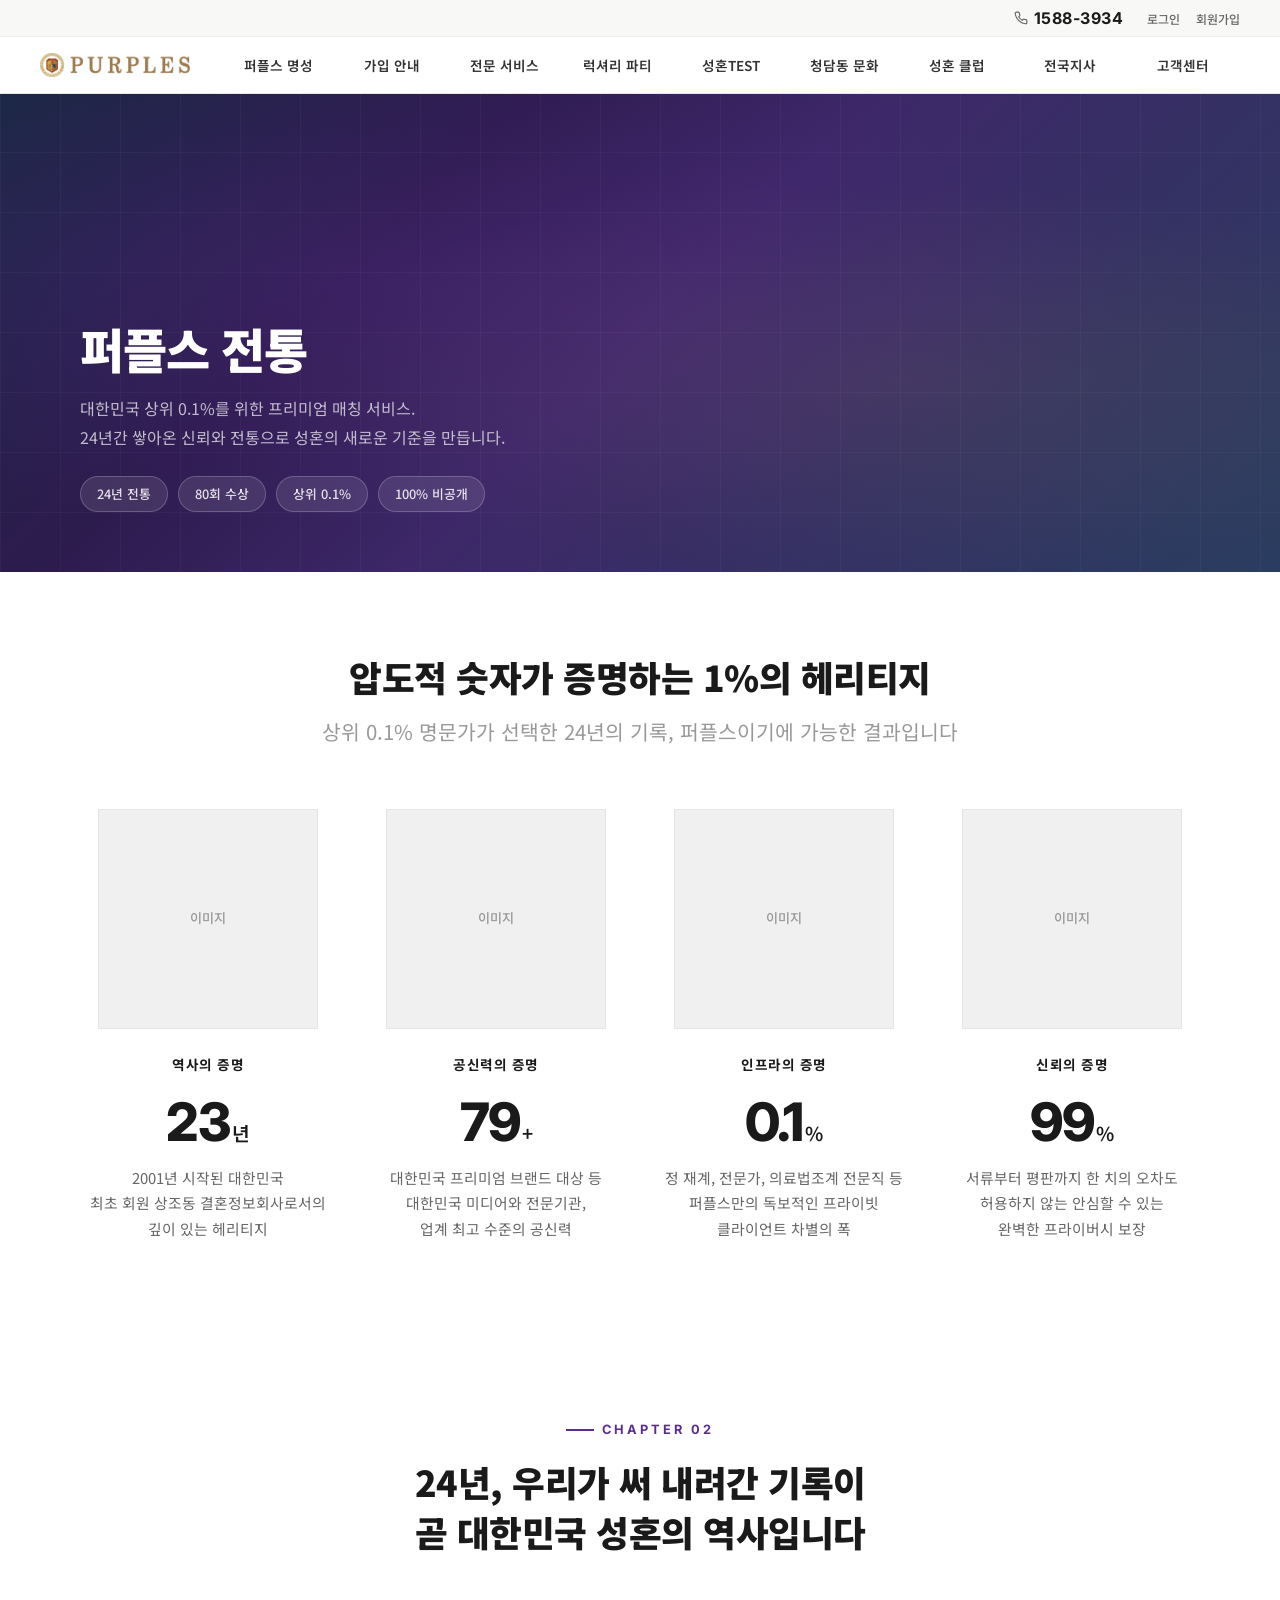
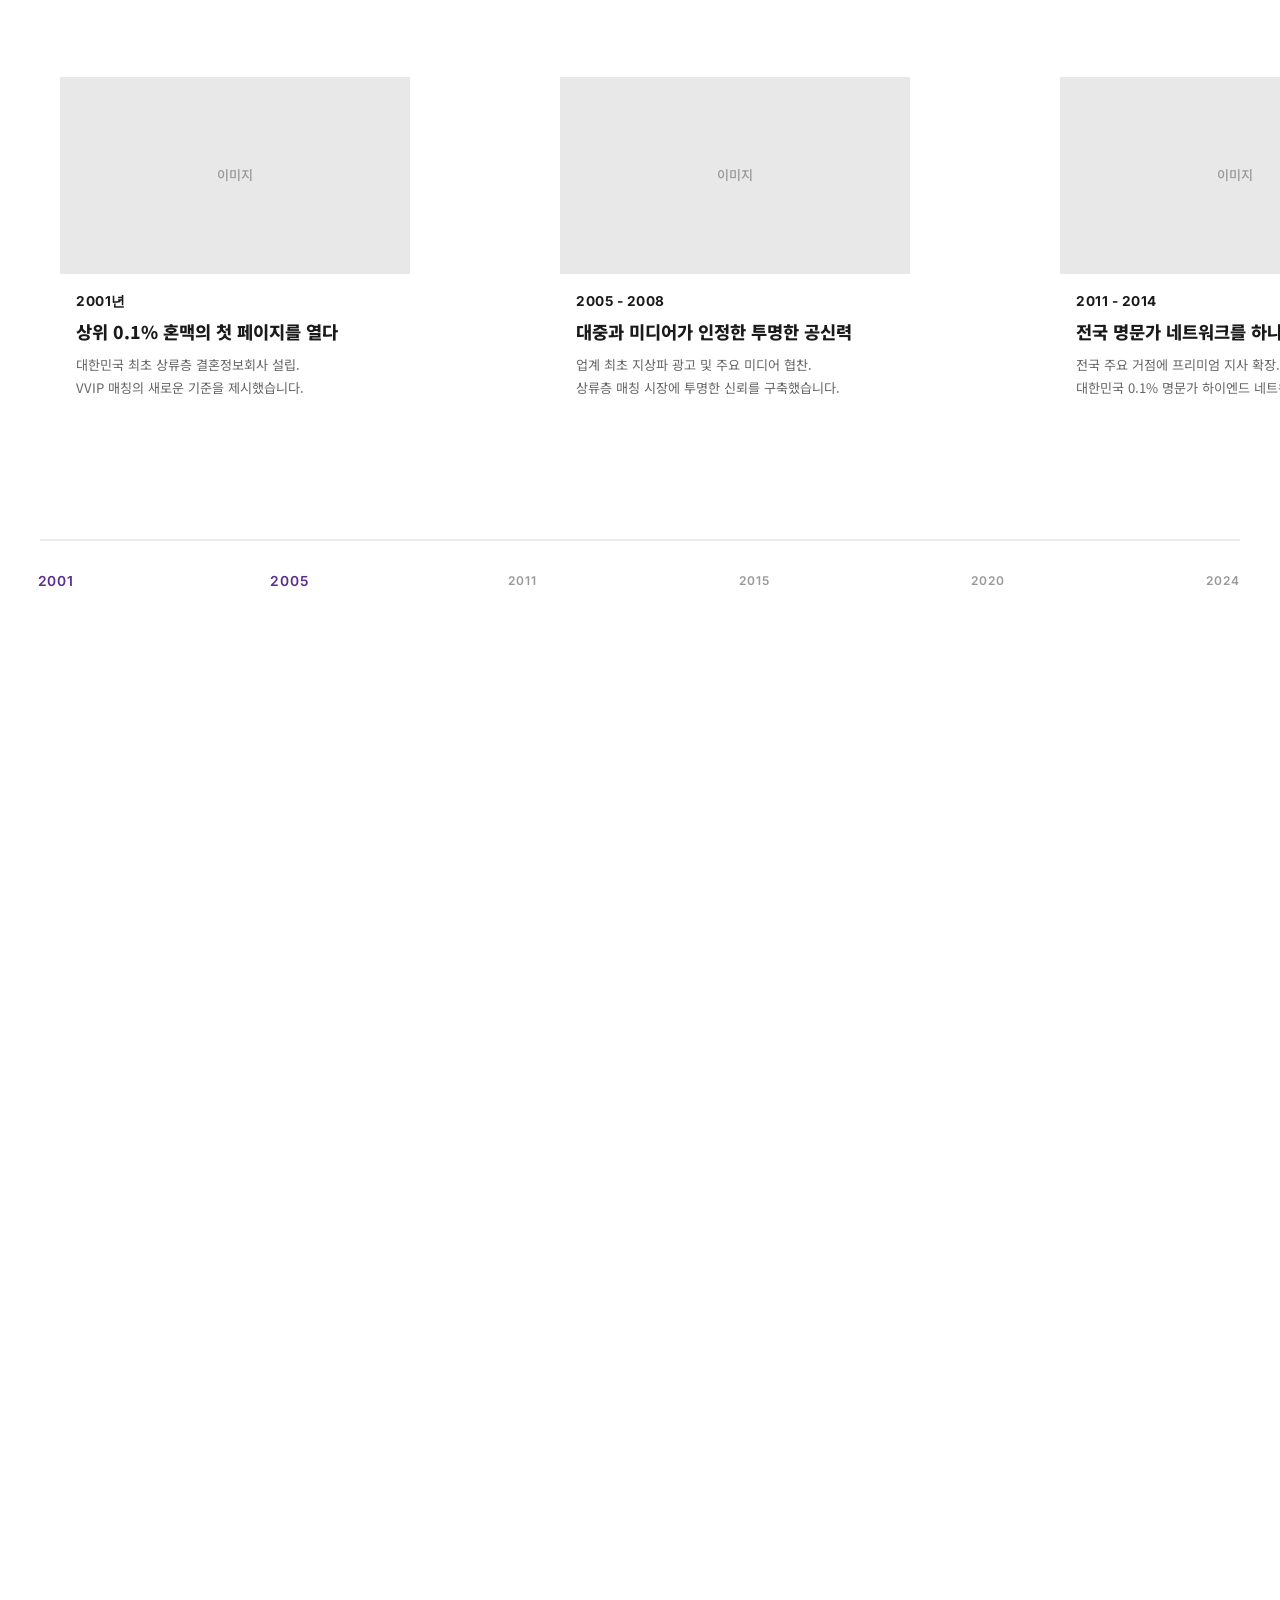
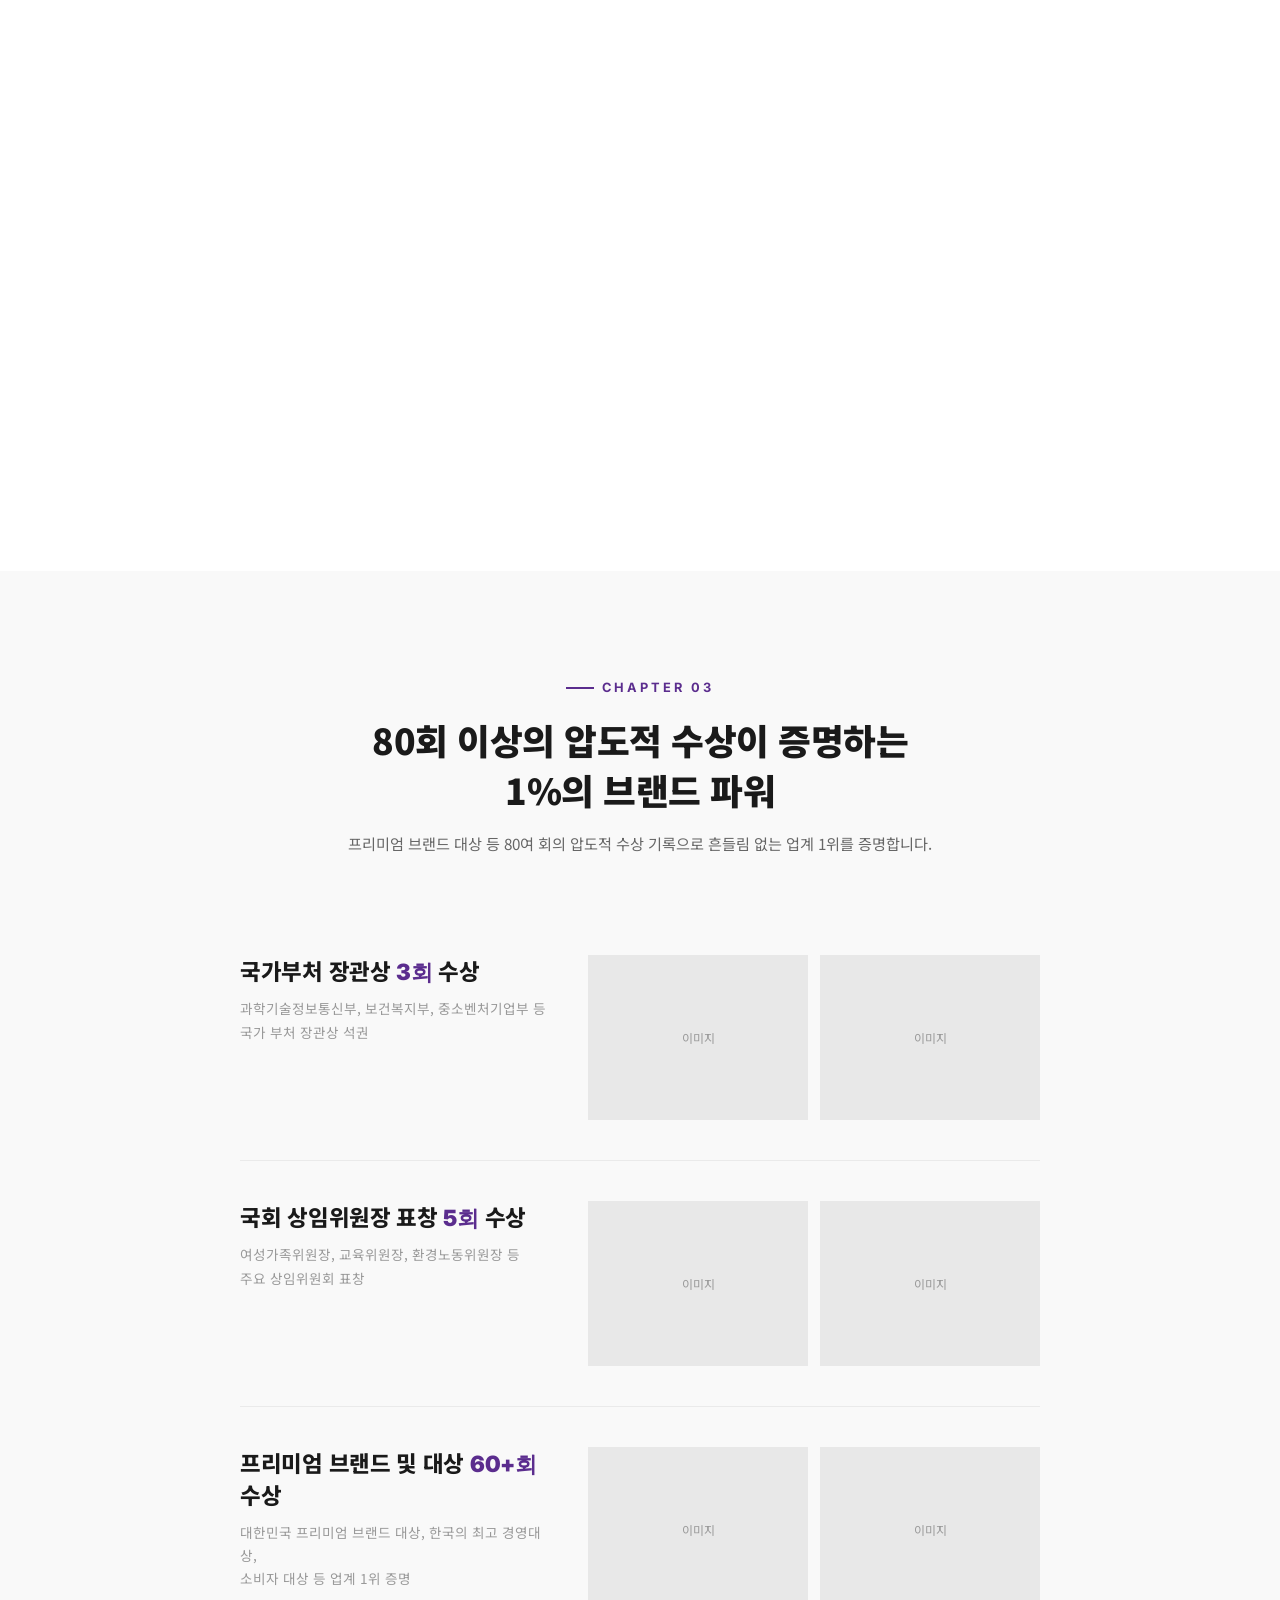
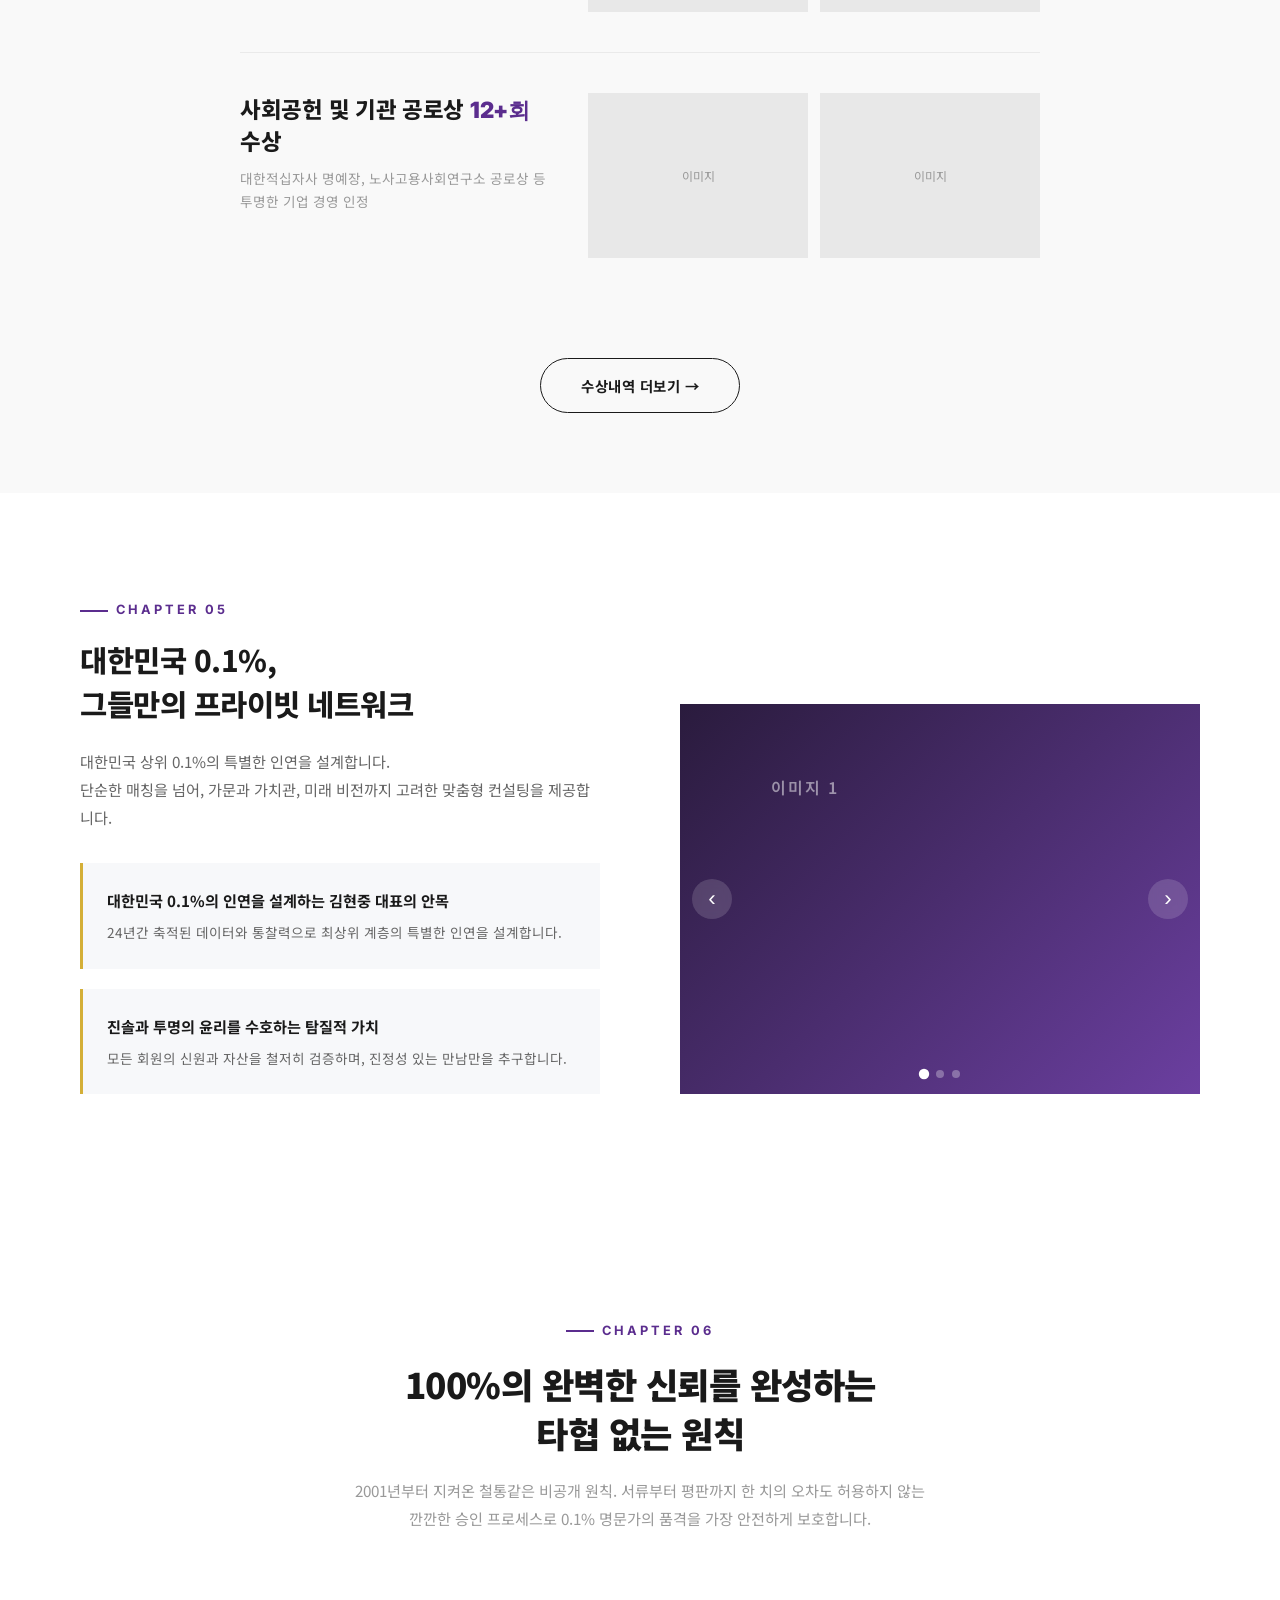
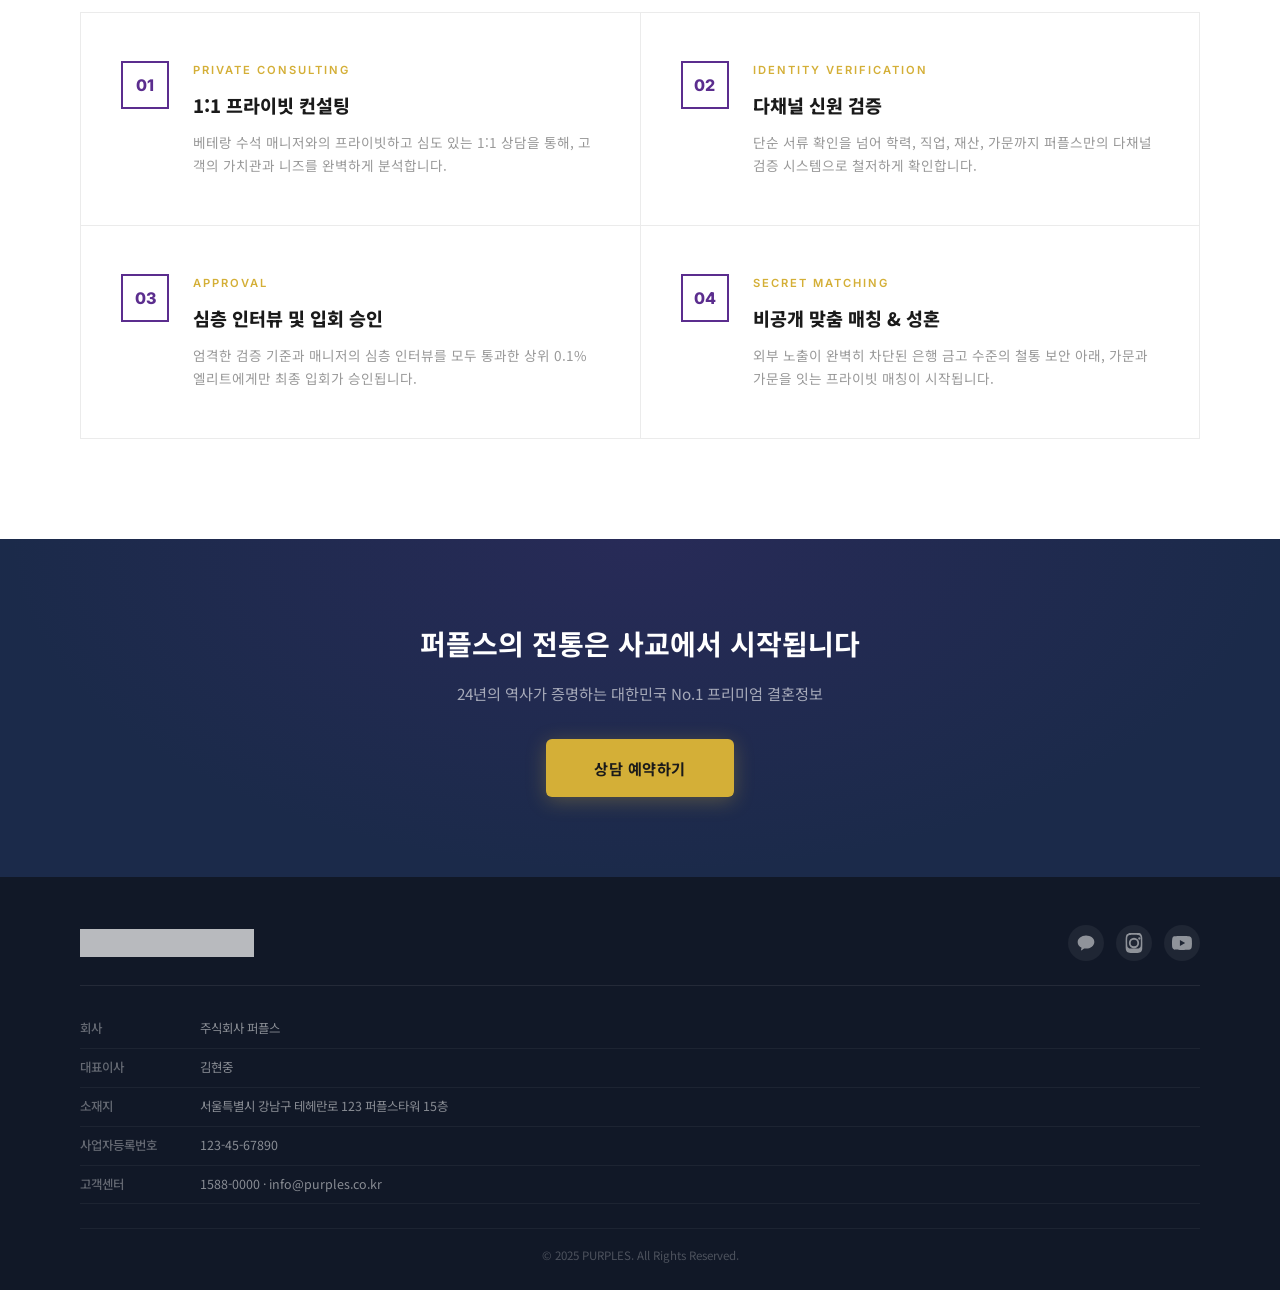
==== index.html @ 311150e6 "퍼플스 리뉴얼 1안 - 초기 업로드" ====
<!DOCTYPE html>
<html lang="ko">

<head>
    <meta charset="UTF-8">
    <meta name="viewport" content="width=device-width, initial-scale=1.0">
    <title>퍼플스 전통 | PURPLES - 대한민국 No.1 프리미엄 결혼정보회사</title>
    <meta name="description" content="24년 전통의 퍼플스, 누구도 흉내 낼 수 없는 독보적 지표와 압도적 수상 기록으로 대한민국 성혼의 역사를 만들어갑니다.">
    <link rel="preconnect" href="https://fonts.googleapis.com">
    <link rel="preconnect" href="https://fonts.gstatic.com" crossorigin>
    <link
        href="https://fonts.googleapis.com/css2?family=Noto+Sans+KR:wght@300;400;500;600;700;900&family=Inter:wght@300;400;500;600;700&display=swap"
        rel="stylesheet">
    <link rel="stylesheet" href="css/style.css">
</head>

<body>
    <!-- ===== HEADER / GNB ===== -->
    <header class="header" id="header">
        <!-- 상단 유틸리티 바 -->
        <div class="header-util">
            <div class="header-util-inner">
                <span class="util-phone">
                    <svg width="14" height="14" viewBox="0 0 24 24" fill="none" stroke="currentColor" stroke-width="2"><path d="M22 16.92v3a2 2 0 01-2.18 2 19.79 19.79 0 01-8.63-3.07 19.5 19.5 0 01-6-6 19.79 19.79 0 01-3.07-8.67A2 2 0 014.11 2h3a2 2 0 012 1.72c.127.96.362 1.903.7 2.81a2 2 0 01-.45 2.11L8.09 9.91a16 16 0 006 6l1.27-1.27a2 2 0 012.11-.45c.907.338 1.85.573 2.81.7A2 2 0 0122 16.92z"/></svg>
                    <strong>1588-3934</strong>
                </span>
                <div class="util-links">
                    <a href="#" class="util-link">로그인</a>
                    <a href="#" class="util-link">회원가입</a>
                </div>
            </div>
        </div>
        <!-- 메인 GNB -->
        <div class="header-main">
            <div class="header-inner">
                <a href="index.html" class="logo" id="logo">
                    <img src="images/logo_ci.jpg" alt="PURPLES" class="logo-img">
                </a>
                <nav class="gnb" id="gnb">
                    <!-- 1. 퍼플스 명성 -->
                    <div class="gnb-item" data-menu="fame">
                        <button class="gnb-1depth" type="button">퍼플스 명성</button>
                        <div class="gnb-2depth">
                            <a href="index.html" class="gnb-2depth-link active">퍼플스 전통</a>
                            <a href="#" class="gnb-2depth-link">퍼플스 명예</a>
                            <a href="#" class="gnb-2depth-link">퍼플스 CEO</a>
                            <a href="#" class="gnb-2depth-link">커플러이야기</a>
                            <a href="#" class="gnb-2depth-link">퍼플스 수상</a>
                            <a href="#" class="gnb-2depth-link">퍼플스 CF</a>
                            <a href="#" class="gnb-2depth-link">미인대회 추천</a>
                            <a href="#" class="gnb-2depth-link">퍼플스 활동</a>
                            <a href="#" class="gnb-2depth-link">퍼플스 방송출연</a>
                            <a href="#" class="gnb-2depth-link">언론속 퍼플스</a>
                        </div>
                    </div>
                    <!-- 2. 가입 안내 -->
                    <div class="gnb-item" data-menu="join">
                        <button class="gnb-1depth" type="button">가입 안내</button>
                        <div class="gnb-2depth">
                            <a href="#" class="gnb-2depth-link">정회원 멤버</a>
                            <a href="#" class="gnb-2depth-link">영회원 성혼 등재</a>
                            <a href="#" class="gnb-2depth-link">회원 등급</a>
                            <a href="#" class="gnb-2depth-link">나의 등급 확인하기</a>
                            <a href="#" class="gnb-2depth-link">상회원 기입비</a>
                            <a href="#" class="gnb-2depth-link">만남 수 있는 회원</a>
                            <a href="#" class="gnb-2depth-link">맞선 성공 비법</a>
                        </div>
                    </div>
                    <!-- 3. 전문 서비스 -->
                    <div class="gnb-item" data-menu="service">
                        <button class="gnb-1depth" type="button">전문 서비스</button>
                        <div class="gnb-2depth">
                            <a href="#" class="gnb-2depth-link">프리미티 멤버스</a>
                            <a href="#" class="gnb-2depth-link">지금별 서비스</a>
                            <a href="#" class="gnb-2depth-link">자녀결혼 프로젝트</a>
                            <a href="#" class="gnb-2depth-link">VVIP 고객 컴버스</a>
                            <a href="#" class="gnb-2depth-link">재혼성공 프로젝트</a>
                        </div>
                    </div>
                    <!-- 4. 럭셔리 파티 -->
                    <div class="gnb-item" data-menu="party">
                        <button class="gnb-1depth" type="button">럭셔리 파티</button>
                        <div class="gnb-2depth">
                            <a href="party.html" class="gnb-2depth-link">퍼플스 파티</a>
                            <a href="#" class="gnb-2depth-link">자유 명단</a>
                            <a href="#" class="gnb-2depth-link">신랑증인파티</a>
                            <a href="#" class="gnb-2depth-link">파티 여행</a>
                            <a href="#" class="gnb-2depth-link">신랑등인 이벤트</a>
                            <a href="#" class="gnb-2depth-link">전별리 이벤트</a>
                        </div>
                    </div>
                    <!-- 5. 성혼TEST -->
                    <div class="gnb-item" data-menu="test">
                        <button class="gnb-1depth" type="button">성혼TEST</button>
                        <div class="gnb-2depth">
                            <a href="#" class="gnb-2depth-link">퍼플스 테스트</a>
                        </div>
                    </div>
                    <!-- 6. 청담동 문화 -->
                    <div class="gnb-item" data-menu="culture">
                        <button class="gnb-1depth" type="button">청담동 문화</button>
                        <div class="gnb-2depth">
                            <a href="#" class="gnb-2depth-link">퍼플스 TV</a>
                            <a href="#" class="gnb-2depth-link">청담동 라이프</a>
                            <a href="#" class="gnb-2depth-link">청담동 문화 Q&A</a>
                            <a href="#" class="gnb-2depth-link">채널들 이야기</a>
                            <a href="#" class="gnb-2depth-link">성혼 가이드</a>
                            <a href="#" class="gnb-2depth-link">명품의 역사</a>
                            <a href="#" class="gnb-2depth-link">High-on Style Culture</a>
                        </div>
                    </div>
                    <!-- 7. 성혼 클럽 -->
                    <div class="gnb-item" data-menu="club">
                        <button class="gnb-1depth" type="button">성혼 클럽</button>
                        <div class="gnb-2depth">
                            <a href="#" class="gnb-2depth-link">R&D Club</a>
                            <a href="#" class="gnb-2depth-link">R&D Club 정기모임</a>
                            <a href="#" class="gnb-2depth-link">보스골프 정기모임</a>
                            <a href="#" class="gnb-2depth-link">뉴크골프 정기모임</a>
                            <a href="#" class="gnb-2depth-link">성혼이들 스토리</a>
                        </div>
                    </div>
                    <!-- 8. 전국지사 -->
                    <div class="gnb-item" data-menu="branch">
                        <button class="gnb-1depth" type="button">전국지사</button>
                        <div class="gnb-2depth">
                            <a href="#" class="gnb-2depth-link">서울 본사</a>
                            <a href="#" class="gnb-2depth-link">경기 지사</a>
                            <a href="#" class="gnb-2depth-link">각종 제휴업체</a>
                            <a href="#" class="gnb-2depth-link">부산 지사</a>
                            <a href="#" class="gnb-2depth-link">대구 지사</a>
                            <a href="#" class="gnb-2depth-link">대전 시사</a>
                            <a href="#" class="gnb-2depth-link">광주 지사</a>
                        </div>
                    </div>
                    <!-- 9. 고객센터 -->
                    <div class="gnb-item" data-menu="cs">
                        <button class="gnb-1depth" type="button">고객센터</button>
                        <div class="gnb-2depth">
                            <a href="#" class="gnb-2depth-link">고객센터</a>
                            <a href="#" class="gnb-2depth-link">공지사항</a>
                            <a href="#" class="gnb-2depth-link">결혼 문화란</a>
                        </div>
                    </div>
                </nav>
                <button class="menu-toggle" id="menuToggle" aria-label="메뉴">
                    <span></span><span></span><span></span>
                </button>
            </div>
            <!-- 메가 메뉴 배경 패널 -->
            <div class="gnb-mega-bg"></div>
        </div>
        <!-- GNB 2depth 드롭다운 오버레이 -->
        <div class="gnb-overlay" id="gnbOverlay"></div>
    </header>

    <!-- ===== HERO BANNER ===== -->
    <section class="hero" id="hero">
        <div class="hero-bg">
            <!-- Abstract gradient background with pattern -->
            <div class="hero-pattern"></div>
        </div>
        <div class="hero-content">
            <h1 class="hero-title">퍼플스 전통</h1>
            <p class="hero-desc">
                대한민국 상위 0.1%를 위한 프리미엄 매칭 서비스.<br>
                24년간 쌓아온 신뢰와 전통으로 성혼의 새로운 기준을 만듭니다.
            </p>
            <div class="hero-tags">
                <span class="hero-tag">24년 전통</span>
                <span class="hero-tag">80회 수상</span>
                <span class="hero-tag">상위 0.1%</span>
                <span class="hero-tag">100% 비공개</span>
            </div>
        </div>
    </section>

    <!-- ===== CHAPTER 01: 독보적 지표 (풀 와이드 4컬럼) ===== -->
    <section class="chapter chapter-fullwidth" id="indicators">
        <div class="container">
            <div class="ch01-header reveal-up">
                <h2 class="ch01-title">압도적 숫자가 증명하는 1%의 헤리티지</h2>
                <p class="ch01-subtitle">상위 0.1% 명문가가 선택한 24년의 기록, 퍼플스이기에 가능한 결과입니다</p>
            </div>
            <div class="ch01-cards reveal-up">
                <!-- 카드 1: 역사의 증명 -->
                <div class="ch01-card">
                    <div class="ch01-img">
                        <img src="images/indicator-01.jpg" alt="역사의 증명" onerror="this.style.display='none'">
                        <span class="ch01-img-label">이미지</span>
                    </div>
                    <span class="ch01-category">역사의 증명</span>
                    <div class="ch01-number">
                        <span class="count" data-target="24">0</span><span class="ch01-unit">년</span>
                    </div>
                    <p class="ch01-desc">2001년 시작된 대한민국<br>최초 회원 상조동 결혼정보회사로서의<br>깊이 있는 헤리티지</p>
                </div>
                <!-- 카드 2: 공신력의 증명 -->
                <div class="ch01-card">
                    <div class="ch01-img">
                        <img src="images/indicator-02.jpg" alt="공신력의 증명" onerror="this.style.display='none'">
                        <span class="ch01-img-label">이미지</span>
                    </div>
                    <span class="ch01-category">공신력의 증명</span>
                    <div class="ch01-number">
                        <span class="count" data-target="80">0</span><span class="ch01-unit">+</span>
                    </div>
                    <p class="ch01-desc">대한민국 프리미엄 브랜드 대상 등<br>대한민국 미디어와 전문기관,<br>업계 최고 수준의 공신력</p>
                </div>
                <!-- 카드 3: 인프라의 증명 -->
                <div class="ch01-card">
                    <div class="ch01-img">
                        <img src="images/indicator-03.jpg" alt="인프라의 증명" onerror="this.style.display='none'">
                        <span class="ch01-img-label">이미지</span>
                    </div>
                    <span class="ch01-category">인프라의 증명</span>
                    <div class="ch01-number">
                        <span class="count" data-target="0.1" data-decimal="true">0</span><span class="ch01-unit">%</span>
                    </div>
                    <p class="ch01-desc">정 재계, 전문가, 의료법조계 전문직 등<br>퍼플스만의 독보적인 프라이빗<br>클라이언트 차별의 폭</p>
                </div>
                <!-- 카드 4: 신뢰의 증명 -->
                <div class="ch01-card">
                    <div class="ch01-img">
                        <img src="images/indicator-04.jpg" alt="신뢰의 증명" onerror="this.style.display='none'">
                        <span class="ch01-img-label">이미지</span>
                    </div>
                    <span class="ch01-category">신뢰의 증명</span>
                    <div class="ch01-number">
                        <span class="count" data-target="100">0</span><span class="ch01-unit">%</span>
                    </div>
                    <p class="ch01-desc">서류부터 평판까지 한 치의 오차도<br>허용하지 않는 안심할 수 있는<br>완벽한 프라이버시 보장</p>
                </div>
            </div>
        </div>
    </section>

    <!-- ===== CHAPTER 02: 24년 역사 (횡스크롤 타임라인) ===== -->
    <section class="hz-timeline-wrapper" id="history">
        <div class="hz-timeline-sticky">
            <!-- 상단 타이틀 (고정) -->
            <div class="hz-header">
                <span class="chapter-num">Chapter 02</span>
                <h2 class="hz-title">24년, 우리가 써 내려간 기록이<br>곧 대한민국 성혼의 역사입니다</h2>
            </div>

            <!-- 하단 진행 바 -->
            <div class="hz-progress">
                <div class="hz-progress-bar" id="hzProgressBar"></div>
            </div>

            <!-- 연도 네비게이션 -->
            <div class="hz-year-nav" id="hzYearNav">
                <span class="hz-year-dot active" data-index="0">2001</span>
                <span class="hz-year-dot" data-index="1">2005</span>
                <span class="hz-year-dot" data-index="2">2011</span>
                <span class="hz-year-dot" data-index="3">2015</span>
                <span class="hz-year-dot" data-index="4">2020</span>
                <span class="hz-year-dot" data-index="5">2024</span>
            </div>

            <!-- 횡스크롤 패널 컨테이너 -->
            <div class="hz-panels" id="hzPanels">
                <!-- Panel 1: 2001 -->
                <div class="hz-panel active" data-year="2001">
                    <div class="hz-card">
                        <div class="hz-card-img">
                            <img src="images/timeline-2001.jpg" alt="2001" onerror="this.style.display='none'">
                            <span class="hz-card-img-label">이미지</span>
                        </div>
                        <span class="hz-panel-year">2001년</span>
                        <h3 class="hz-panel-title">상위 0.1% 혼맥의 첫 페이지를 열다</h3>
                        <p class="hz-panel-desc">대한민국 최초 상류층 결혼정보회사 설립.<br>VVIP 매칭의 새로운 기준을 제시했습니다.</p>
                    </div>
                </div>
                <!-- Panel 2: 2005-2008 -->
                <div class="hz-panel" data-year="2005">
                    <div class="hz-card">
                        <div class="hz-card-img">
                            <img src="images/timeline-2005.jpg" alt="2005" onerror="this.style.display='none'">
                            <span class="hz-card-img-label">이미지</span>
                        </div>
                        <span class="hz-panel-year">2005 - 2008</span>
                        <h3 class="hz-panel-title">대중과 미디어가 인정한 투명한 공신력</h3>
                        <p class="hz-panel-desc">업계 최초 지상파 광고 및 주요 미디어 협찬.<br>상류층 매칭 시장에 투명한 신뢰를 구축했습니다.</p>
                    </div>
                </div>
                <!-- Panel 3: 2011-2014 -->
                <div class="hz-panel" data-year="2011">
                    <div class="hz-card">
                        <div class="hz-card-img">
                            <img src="images/timeline-2011.jpg" alt="2011" onerror="this.style.display='none'">
                            <span class="hz-card-img-label">이미지</span>
                        </div>
                        <span class="hz-panel-year">2011 - 2014</span>
                        <h3 class="hz-panel-title">전국 명문가 네트워크를 하나로 잇다</h3>
                        <p class="hz-panel-desc">전국 주요 거점에 프리미엄 지사 확장.<br>대한민국 0.1% 명문가 하이엔드 네트워크를 완성했습니다.</p>
                    </div>
                </div>
                <!-- Panel 4: 2015-2018 -->
                <div class="hz-panel" data-year="2015">
                    <div class="hz-card">
                        <div class="hz-card-img">
                            <img src="images/timeline-2015.jpg" alt="2015" onerror="this.style.display='none'">
                            <span class="hz-card-img-label">이미지</span>
                        </div>
                        <span class="hz-panel-year">2015 - 2018</span>
                        <h3 class="hz-panel-title">대한민국 최상위 사교 문화의 아이콘</h3>
                        <p class="hz-panel-desc">국내 최대 규모 VVIP 럭셔리 파티 개최.<br>퍼플스만의 독보적인 최상위 사교 문화를 확립했습니다.</p>
                    </div>
                </div>
                <!-- Panel 5: 2020-2022 -->
                <div class="hz-panel" data-year="2020">
                    <div class="hz-card">
                        <div class="hz-card-img">
                            <img src="images/timeline-2020.jpg" alt="2020" onerror="this.style.display='none'">
                            <span class="hz-card-img-label">이미지</span>
                        </div>
                        <span class="hz-panel-year">2020 - 2022</span>
                        <h3 class="hz-panel-title">흔들림 없는 브랜드 파워 1위를 증명하다</h3>
                        <p class="hz-panel-desc">프리미엄 브랜드 대상 등 주요 시상식을 석권하며<br>10년 연속 상류층 업계 1위를 달성했습니다.</p>
                    </div>
                </div>
                <!-- Panel 6: 2024-현재 -->
                <div class="hz-panel" data-year="2024">
                    <div class="hz-card">
                        <div class="hz-card-img">
                            <img src="images/timeline-2024.jpg" alt="2024" onerror="this.style.display='none'">
                            <span class="hz-card-img-label">이미지</span>
                        </div>
                        <span class="hz-panel-year">2024 - PRESENT</span>
                        <h3 class="hz-panel-title">24년의 철학, 가문과 가문을 잇는 마스터피스</h3>
                        <p class="hz-panel-desc">24년간 지켜온 철저한 검증과 완벽한 보안.<br>압도적 데이터가 상류층 성혼의 정답임을 증명합니다.</p>
                    </div>
                </div>
            </div>
        </div>
    </section>

    <!-- ===== CHAPTER 03: Awards 쇼케이스 ===== -->
    <section class="awards-section" id="awards">
        <div class="awards-container">
            <!-- 타이틀 -->
            <div class="awards-header reveal-up">
                <span class="chapter-num">Chapter 03</span>
                <h2 class="awards-main-title">80회 이상의 압도적 수상이 증명하는<br>1%의 브랜드 파워</h2>
                <p class="awards-sub-title">프리미엄 브랜드 대상 등 80여 회의 압도적 수상 기록으로 흔들림 없는 업계 1위를 증명합니다.</p>
            </div>

            <!-- 카테고리별 수상 내역 리스트 -->
            <div class="awards-showcase">
                <!-- 카테고리 1: 장관상 -->
                <div class="awards-category reveal-up">
                    <div class="awards-cat-row">
                        <div class="awards-cat-text">
                            <h3 class="awards-cat-title">국가부처 장관상 <span class="awards-cat-count">3회</span> 수상</h3>
                            <p class="awards-cat-desc">과학기술정보통신부, 보건복지부, 중소벤처기업부 등<br>국가 부처 장관상 석권</p>
                        </div>
                        <div class="awards-cat-images">
                            <div class="awards-cat-img">
                                <img src="images/award-minister-1.jpg" alt="장관상 수상 1" onerror="this.style.display='none'">
                                <span class="awards-cat-img-label">이미지</span>
                            </div>
                            <div class="awards-cat-img">
                                <img src="images/award-minister-2.jpg" alt="장관상 수상 2" onerror="this.style.display='none'">
                                <span class="awards-cat-img-label">이미지</span>
                            </div>
                        </div>
                    </div>
                </div>

                <!-- 카테고리 2 -->
                <div class="awards-category reveal-up">
                    <div class="awards-cat-row">
                        <div class="awards-cat-text">
                            <h3 class="awards-cat-title">국회 상임위원장 표창 <span class="awards-cat-count">5회</span> 수상</h3>
                            <p class="awards-cat-desc">여성가족위원장, 교육위원장, 환경노동위원장 등<br>주요 상임위원회 표창</p>
                        </div>
                        <div class="awards-cat-images">
                            <div class="awards-cat-img">
                                <img src="images/award-congress-1.jpg" alt="표창 수상 1" onerror="this.style.display='none'">
                                <span class="awards-cat-img-label">이미지</span>
                            </div>
                            <div class="awards-cat-img">
                                <img src="images/award-congress-2.jpg" alt="표창 수상 2" onerror="this.style.display='none'">
                                <span class="awards-cat-img-label">이미지</span>
                            </div>
                        </div>
                    </div>
                </div>

                <!-- 카테고리 3 -->
                <div class="awards-category reveal-up">
                    <div class="awards-cat-row">
                        <div class="awards-cat-text">
                            <h3 class="awards-cat-title">프리미엄 브랜드 및 대상 <span class="awards-cat-count">60+회</span> 수상</h3>
                            <p class="awards-cat-desc">대한민국 프리미엄 브랜드 대상, 한국의 최고 경영대상,<br>소비자 대상 등 업계 1위 증명</p>
                        </div>
                        <div class="awards-cat-images">
                            <div class="awards-cat-img">
                                <img src="images/award-brand-1.jpg" alt="브랜드 대상 1" onerror="this.style.display='none'">
                                <span class="awards-cat-img-label">이미지</span>
                            </div>
                            <div class="awards-cat-img">
                                <img src="images/award-brand-2.jpg" alt="브랜드 대상 2" onerror="this.style.display='none'">
                                <span class="awards-cat-img-label">이미지</span>
                            </div>
                        </div>
                    </div>
                </div>

                <!-- 카테고리 4 -->
                <div class="awards-category reveal-up">
                    <div class="awards-cat-row">
                        <div class="awards-cat-text">
                            <h3 class="awards-cat-title">사회공헌 및 기관 공로상 <span class="awards-cat-count">12+회</span> 수상</h3>
                            <p class="awards-cat-desc">대한적십자사 명예장, 노사고용사회연구소 공로상 등<br>투명한 기업 경영 인정</p>
                        </div>
                        <div class="awards-cat-images">
                            <div class="awards-cat-img">
                                <img src="images/award-social-1.jpg" alt="공로상 1" onerror="this.style.display='none'">
                                <span class="awards-cat-img-label">이미지</span>
                            </div>
                            <div class="awards-cat-img">
                                <img src="images/award-social-2.jpg" alt="공로상 2" onerror="this.style.display='none'">
                                <span class="awards-cat-img-label">이미지</span>
                            </div>
                        </div>
                    </div>
                </div>
            </div>

            <!-- 더보기 버튼 -->
            <div class="awards-more-wrap">
                <a href="#" class="awards-more-btn">수상내역 더보기 →</a>
            </div>

        </div>
    </section>

    <!-- ===== CHAPTER 05: 프라이빗 네트워크 ===== -->
    <section class="chapter" id="private">
        <div class="container">
            <div class="chapter-row">
                <div class="chapter-text reveal-left">
                    <span class="chapter-num">Chapter 05</span>
                    <h2 class="chapter-title">대한민국 0.1%,<br>그들만의 프라이빗 네트워크</h2>
                    <p class="chapter-desc">
                        대한민국 상위 0.1%의 특별한 인연을 설계합니다.<br>
                        단순한 매칭을 넘어, 가문과 가치관, 미래 비전까지 고려한 맞춤형 컨설팅을 제공합니다.
                    </p>
                    <div class="feature-blocks">
                        <div class="feature-block">
                            <h4>대한민국 0.1%의 인연을 설계하는 김현중 대표의 안목</h4>
                            <p>24년간 축적된 데이터와 통찰력으로 최상위 계층의 특별한 인연을 설계합니다.</p>
                        </div>
                        <div class="feature-block">
                            <h4>진솔과 투명의 윤리를 수호하는 탐질적 가치</h4>
                            <p>모든 회원의 신원과 자산을 철저히 검증하며, 진정성 있는 만남만을 추구합니다.</p>
                        </div>
                    </div>
                </div>
                <div class="chapter-image reveal-right">
                    <div class="ch5-slider">
                        <div class="ch5-slider-track">
                            <div class="ch5-slide active">
                                <div class="placeholder-img gradient-5">
                                    <div class="placeholder-content">
                                        <span class="ch5-slide-label">이미지 1</span>
                                    </div>
                                </div>
                            </div>
                            <div class="ch5-slide">
                                <div class="placeholder-img gradient-3">
                                    <div class="placeholder-content">
                                        <span class="ch5-slide-label">이미지 2</span>
                                    </div>
                                </div>
                            </div>
                            <div class="ch5-slide">
                                <div class="placeholder-img gradient-4">
                                    <div class="placeholder-content">
                                        <span class="ch5-slide-label">이미지 3</span>
                                    </div>
                                </div>
                            </div>
                        </div>
                        <button class="ch5-slider-btn ch5-prev" aria-label="이전">‹</button>
                        <button class="ch5-slider-btn ch5-next" aria-label="다음">›</button>
                        <div class="ch5-slider-dots">
                            <span class="ch5-dot active"></span>
                            <span class="ch5-dot"></span>
                            <span class="ch5-dot"></span>
                        </div>
                    </div>
                </div>
            </div>
        </div>
    </section>

    <!-- ===== CHAPTER 06: 타협 없는 원칙 + 승인 프로세스 ===== -->
    <section class="philosophy-section" id="principles">
        <div class="container">
            <div class="philosophy-header reveal-up">
                <span class="chapter-num">Chapter 06</span>
                <h2 class="philosophy-title">100%의 완벽한 신뢰를 완성하는<br>타협 없는 원칙</h2>
                <p class="philosophy-desc">2001년부터 지켜온 철통같은 비공개 원칙. 서류부터 평판까지 한 치의 오차도 허용하지 않는<br>깐깐한 승인 프로세스로 0.1% 명문가의 품격을 가장 안전하게 보호합니다.</p>
            </div>
            <div class="philosophy-steps">
                <div class="phil-step reveal-up">
                    <div class="phil-step-num"><span>01</span></div>
                    <div class="phil-step-content">
                        <span class="phil-step-en">Private Consulting</span>
                        <h3>1:1 프라이빗 컨설팅</h3>
                        <p>베테랑 수석 매니저와의 프라이빗하고 심도 있는 1:1 상담을 통해, 고객의 가치관과 니즈를 완벽하게 분석합니다.</p>
                    </div>
                </div>
                <div class="phil-step reveal-up">
                    <div class="phil-step-num"><span>02</span></div>
                    <div class="phil-step-content">
                        <span class="phil-step-en">Identity Verification</span>
                        <h3>다채널 신원 검증</h3>
                        <p>단순 서류 확인을 넘어 학력, 직업, 재산, 가문까지 퍼플스만의 다채널 검증 시스템으로 철저하게 확인합니다.</p>
                    </div>
                </div>
                <div class="phil-step reveal-up">
                    <div class="phil-step-num"><span>03</span></div>
                    <div class="phil-step-content">
                        <span class="phil-step-en">Approval</span>
                        <h3>심층 인터뷰 및 입회 승인</h3>
                        <p>엄격한 검증 기준과 매니저의 심층 인터뷰를 모두 통과한 상위 0.1% 엘리트에게만 최종 입회가 승인됩니다.</p>
                    </div>
                </div>
                <div class="phil-step reveal-up">
                    <div class="phil-step-num"><span>04</span></div>
                    <div class="phil-step-content">
                        <span class="phil-step-en">Secret Matching</span>
                        <h3>비공개 맞춤 매칭 &amp; 성혼</h3>
                        <p>외부 노출이 완벽히 차단된 은행 금고 수준의 철통 보안 아래, 가문과 가문을 잇는 프라이빗 매칭이 시작됩니다.</p>
                    </div>
                </div>
            </div>
        </div>
    </section>

    <!-- ===== CTA SECTION ===== -->
    <section class="cta-section" id="cta">
        <div class="container">
            <div class="cta-inner reveal-up">
                <h2>퍼플스의 전통은 사교에서 시작됩니다</h2>
                <p>24년의 역사가 증명하는 대한민국 No.1 프리미엄 결혼정보</p>
                <a href="#" class="cta-btn">상담 예약하기</a>
            </div>
        </div>
    </section>

    <!-- ===== FOOTER ===== -->
    <footer class="footer" id="footer">
        <div class="container">
            <div class="footer-top">
                <div class="footer-logo"><img src="images/logo_ci.jpg" alt="PURPLES" class="footer-logo-img"></div>
                <div class="footer-social">
                    <a href="#" aria-label="카카오톡">
                        <svg viewBox="0 0 24 24" fill="currentColor" width="20" height="20">
                            <path
                                d="M12 3C6.5 3 2 6.6 2 11c0 2.8 1.9 5.3 4.7 6.7-.2.7-.7 2.7-.8 3.1 0 0 0 .1.1.1s.1 0 .2 0c.2 0 2.6-1.7 3.6-2.4.7.1 1.4.2 2.2.2 5.5 0 10-3.6 10-8S17.5 3 12 3z" />
                        </svg>
                    </a>
                    <a href="#" aria-label="인스타그램">
                        <svg viewBox="0 0 24 24" fill="currentColor" width="20" height="20">
                            <path
                                d="M12 2.2c2.7 0 3 0 4.1.1 1 0 1.5.2 1.9.3.5.2.8.4 1.1.7.3.3.5.7.7 1.1.1.4.3.9.3 1.9 0 1.1.1 1.4.1 4.1s0 3-.1 4.1c0 1-.2 1.5-.3 1.9-.2.5-.4.8-.7 1.1-.3.3-.7.5-1.1.7-.4.1-.9.3-1.9.3-1.1 0-1.4.1-4.1.1s-3 0-4.1-.1c-1 0-1.5-.2-1.9-.3-.5-.2-.8-.4-1.1-.7-.3-.3-.5-.7-.7-1.1-.1-.4-.3-.9-.3-1.9 0-1.1-.1-1.4-.1-4.1s0-3 .1-4.1c0-1 .2-1.5.3-1.9.2-.5.4-.8.7-1.1.3-.3.7-.5 1.1-.7.4-.1.9-.3 1.9-.3 1.1 0 1.4-.1 4.1-.1M12 0C9.3 0 8.9 0 7.8.1 6.7.1 5.9.3 5.3.5 4.6.8 4 1.1 3.5 1.5 3 2 2.7 2.6 2.5 3.3c-.2.7-.4 1.4-.4 2.5C2 6.9 2 7.3 2 12s0 5.1.1 6.2c0 1.1.2 1.9.4 2.5.3.7.5 1.3 1 1.8s1.1.8 1.8 1c.7.2 1.4.4 2.5.4C8.9 24 9.3 24 12 24s3.1 0 4.2-.1c1.1 0 1.9-.2 2.5-.4.7-.3 1.3-.5 1.8-1s.8-1.1 1-1.8c.2-.7.4-1.4.4-2.5 0-1.1.1-1.5.1-6.2s0-5.1-.1-6.2c0-1.1-.2-1.9-.4-2.5-.3-.7-.5-1.3-1-1.8S20.4.8 19.7.5c-.7-.2-1.4-.4-2.5-.4C16.1 0 15.7 0 12 0zm0 5.8a6.2 6.2 0 100 12.4 6.2 6.2 0 000-12.4zM12 16a4 4 0 110-8 4 4 0 010 8zm6.4-10.8a1.4 1.4 0 100 2.8 1.4 1.4 0 000-2.8z" />
                        </svg>
                    </a>
                    <a href="#" aria-label="유튜브">
                        <svg viewBox="0 0 24 24" fill="currentColor" width="20" height="20">
                            <path
                                d="M23.5 6.2c-.3-1-1-1.8-2-2.1C19.6 3.5 12 3.5 12 3.5s-7.6 0-9.5.5c-1 .3-1.8 1.1-2 2.1C0 8.1 0 12 0 12s0 3.9.5 5.8c.3 1 1 1.8 2 2.1 1.9.5 9.5.5 9.5.5s7.6 0 9.5-.5c1-.3 1.8-1.1 2-2.1.5-1.9.5-5.8.5-5.8s0-3.9-.5-5.8zM9.5 15.6V8.4l6.3 3.6-6.3 3.6z" />
                        </svg>
                    </a>
                </div>
            </div>
            <div class="footer-table">
                <table>
                    <tbody>
                        <tr>
                            <th>회사</th>
                            <td>주식회사 퍼플스</td>
                        </tr>
                        <tr>
                            <th>대표이사</th>
                            <td>김현중</td>
                        </tr>
                        <tr>
                            <th>소재지</th>
                            <td>서울특별시 강남구 테헤란로 123 퍼플스타워 15층</td>
                        </tr>
                        <tr>
                            <th>사업자등록번호</th>
                            <td>123-45-67890</td>
                        </tr>
                        <tr>
                            <th>고객센터</th>
                            <td>1588-0000 · info@purples.co.kr</td>
                        </tr>
                    </tbody>
                </table>
            </div>
            <div class="footer-copy">
                <p>&copy; 2025 PURPLES. All Rights Reserved.</p>
            </div>
        </div>
    </footer>

    <script src="js/main.js"></script>
</body>

</html>
---- css/style.css ----
/* ===================================
   PURPLES TRADITION - CHAPTER STYLE
   경동나비엔 스타일 기업 소개 레이아웃
   =================================== */

/* === RESET & BASE === */
*, *::before, *::after {
    margin: 0;
    padding: 0;
    box-sizing: border-box;
}

:root {
    --navy: #1B2A4A;
    --navy-light: #2C3E6B;
    --purple-dark: #2A1B3D;
    --purple-main: #5B2D8E;
    --purple-mid: #7B4FAF;
    --purple-light: #A97FCF;

    --gold-dark: #B8941F;
    --gold: #D4AF37;
    --gold-light: #F5E6A3;
    --gold-pale: #FDF8E8;

    --dark: #1A1A1A;
    --text: #333333;
    --text-light: #666666;
    --text-muted: #999999;
    --border: #E5E5E5;
    --bg-alt: #F7F8FA;
    --white: #FFFFFF;

    --font: 'Noto Sans KR', -apple-system, BlinkMacSystemFont, sans-serif;
    --font-en: 'Inter', sans-serif;

    --max-w: 1200px;
    --pad: 40px;

    --ease: cubic-bezier(0.25, 0.46, 0.45, 0.94);
    --ease-spring: cubic-bezier(0.34, 1.56, 0.64, 1);
}

html {
    scroll-behavior: smooth;
    font-size: 16px;
}

body {
    font-family: var(--font);
    color: var(--text);
    background: var(--white);
    line-height: 1.75;
    overflow-x: hidden;
    -webkit-font-smoothing: antialiased;
}

a { text-decoration: none; color: inherit; }
img { max-width: 100%; display: block; }

.container {
    max-width: var(--max-w);
    margin: 0 auto;
    padding: 0 var(--pad);
}

/* === HEADER === */
.header {
    position: fixed;
    top: 0; left: 0; right: 0;
    z-index: 1000;
    transition: box-shadow 0.3s ease;
}

.header.scrolled {
    box-shadow: 0 2px 20px rgba(0,0,0,0.12);
}

/* 유틸리티 바 */
.header-util {
    background: #F8F8F6;
    border-bottom: 1px solid #EDEDEB;
}

.header-util-inner {
    max-width: 1280px;
    margin: 0 auto;
    padding: 0 var(--pad);
    display: flex;
    align-items: center;
    justify-content: flex-end;
    height: 36px;
    gap: 24px;
}

.util-phone {
    display: flex;
    align-items: center;
    gap: 6px;
    font-size: 0.78rem;
    color: var(--text-light);
}

.util-phone strong {
    font-family: var(--font-en);
    font-size: 1rem;
    font-weight: 700;
    color: var(--dark);
    letter-spacing: 0.5px;
}

.util-links {
    display: flex;
    gap: 16px;
}

.util-link {
    font-size: 0.75rem;
    font-weight: 500;
    color: var(--text-light);
    transition: color 0.2s ease;
    padding: 2px 0;
}

.util-link:hover {
    color: var(--dark);
}

/* 메인 GNB 바 */
.header-main {
    background: var(--white);
    border-bottom: 1px solid #E8E8E5;
    position: relative;
}

.header-inner {
    max-width: 1280px;
    margin: 0 auto;
    padding: 0 var(--pad);
    display: flex;
    align-items: center;
    height: 56px;
    gap: 32px;
}

.logo {
    display: flex;
    align-items: center;
    flex-shrink: 0;
}

.logo-img {
    width: 150px;
    max-width: 150px;
    height: auto;
    max-height: 40px;
    object-fit: contain;
}

/* GNB 1depth */
.gnb {
    display: flex;
    align-items: center;
    gap: 0;
    flex: 1;
}

.gnb-item {
    position: relative;
    flex: 1;
    min-width: 0;
}

.gnb-1depth {
    background: none;
    border: none;
    font-family: var(--font);
    font-size: 0.85rem;
    font-weight: 600;
    color: var(--text);
    padding: 0 8px;
    height: 56px;
    width: 100%;
    display: flex;
    align-items: center;
    justify-content: center;
    cursor: pointer;
    transition: color 0.25s ease, background 0.25s ease;
    white-space: nowrap;
    position: relative;
}

.gnb-1depth::after {
    content: '';
    position: absolute;
    bottom: 0;
    left: 8px;
    right: 8px;
    height: 2px;
    background: var(--gold);
    transform: scaleX(0);
    transform-origin: center;
    transition: transform 0.3s ease;
}

.gnb-item:hover .gnb-1depth,
.gnb-item.active .gnb-1depth {
    color: var(--dark);
}

.gnb-item:hover .gnb-1depth::after,
.gnb-item.active .gnb-1depth::after {
    transform: scaleX(1);
}

/* GNB 2depth 메가 메뉴 */
.gnb-2depth {
    position: absolute;
    top: 56px;
    left: 0;
    right: 0;
    background: transparent;
    padding: 20px 8px 16px;
    opacity: 0;
    visibility: hidden;
    transform: translateY(-4px);
    transition: opacity 0.25s ease, transform 0.25s ease, visibility 0.25s ease;
    z-index: 100;
}

/* 전체 메가 메뉴 패널 배경 */
.gnb-mega-bg {
    position: absolute;
    top: 56px;
    left: 0;
    right: 0;
    height: 0;
    background: var(--white);
    border-top: 1px solid #E8E8E5;
    border-bottom: 1px solid #E8E8E5;
    box-shadow: 0 8px 32px rgba(0,0,0,0.06);
    opacity: 0;
    visibility: hidden;
    transition: opacity 0.3s ease, visibility 0.3s ease;
    z-index: 50;
}

/* GNB 전체 열림 */
.header.gnb-open .gnb-mega-bg {
    opacity: 1;
    visibility: visible;
    height: 340px;
}

.header.gnb-open .gnb-2depth {
    opacity: 1;
    visibility: visible;
    transform: translateY(0);
}

.gnb-2depth-link {
    display: block;
    padding: 5px 0;
    font-size: 0.78rem;
    font-weight: 400;
    color: var(--text-light);
    transition: color 0.2s ease;
    white-space: nowrap;
    line-height: 1.6;
    text-align: left;
}

.gnb-2depth-link:hover {
    color: var(--dark);
}

.gnb-2depth-link.active {
    color: var(--purple-main);
    font-weight: 600;
}

/* GNB 오버레이 */
.gnb-overlay {
    position: fixed;
    top: 0;
    left: 0;
    right: 0;
    bottom: 0;
    background: rgba(0,0,0,0.2);
    opacity: 0;
    visibility: hidden;
    transition: opacity 0.3s ease, visibility 0.3s ease;
    z-index: -1;
}

.gnb-overlay.active {
    opacity: 1;
    visibility: visible;
}

/* 메뉴 토글 (모바일) */
.menu-toggle {
    display: none;
    background: none;
    border: none;
    cursor: pointer;
    flex-direction: column;
    gap: 5px;
    padding: 5px;
    margin-left: auto;
}

.menu-toggle span {
    display: block;
    width: 22px; height: 2px;
    background: var(--dark);
    border-radius: 1px;
    transition: transform 0.3s ease, opacity 0.3s ease;
}

.menu-toggle.open span:nth-child(1) {
    transform: rotate(45deg) translate(5px, 5px);
}
.menu-toggle.open span:nth-child(2) {
    opacity: 0;
}
.menu-toggle.open span:nth-child(3) {
    transform: rotate(-45deg) translate(5px, -5px);
}

/* === HERO === */
.hero {
    position: relative;
    height: 480px;
    margin-top: 92px;
    overflow: hidden;
    display: flex;
    align-items: flex-end;
}

.hero-bg {
    position: absolute;
    inset: 0;
    background: linear-gradient(135deg, #1a2744 0%, #2d1b4e 30%, #3d2768 50%, #2a3d5f 100%);
}

.hero-pattern {
    position: absolute;
    inset: 0;
    background:
        radial-gradient(ellipse at 30% 40%, rgba(91,45,142,0.3) 0%, transparent 60%),
        radial-gradient(ellipse at 70% 60%, rgba(212,175,55,0.08) 0%, transparent 50%);
}

.hero-pattern::before {
    content: '';
    position: absolute;
    inset: 0;
    background-image:
        linear-gradient(rgba(255,255,255,0.03) 1px, transparent 1px),
        linear-gradient(90deg, rgba(255,255,255,0.03) 1px, transparent 1px);
    background-size: 60px 60px;
}

.hero-content {
    position: relative;
    z-index: 2;
    padding: 0 var(--pad) 60px;
    max-width: var(--max-w);
    margin: 0 auto;
    width: 100%;
}

.hero-title {
    font-size: 3rem;
    font-weight: 900;
    color: var(--white);
    letter-spacing: -1px;
    margin-bottom: 16px;
    line-height: 1.2;
}

.hero-desc {
    font-size: 1rem;
    color: rgba(255,255,255,0.7);
    line-height: 1.8;
    margin-bottom: 24px;
    max-width: 500px;
}

.hero-tags {
    display: flex;
    gap: 10px;
    flex-wrap: wrap;
}

.hero-tag {
    display: inline-block;
    padding: 6px 16px;
    background: rgba(255,255,255,0.1);
    border: 1px solid rgba(255,255,255,0.2);
    border-radius: 20px;
    font-size: 0.8rem;
    color: rgba(255,255,255,0.85);
    font-weight: 500;
    backdrop-filter: blur(4px);
}

/* === CHAPTER SECTIONS === */
.chapter {
    padding: 100px 0;
    background: var(--white);
}

.chapter-alt {
    background: var(--bg-alt);
}

.chapter-row {
    display: grid;
    grid-template-columns: 1fr 1fr;
    gap: 80px;
    align-items: flex-end;
}

.chapter-row.reverse {
    direction: rtl;
}

.chapter-row.reverse > * {
    direction: ltr;
}

.chapter-num {
    display: inline-block;
    font-family: var(--font-en);
    font-size: 0.8rem;
    font-weight: 700;
    color: var(--purple-main);
    letter-spacing: 3px;
    text-transform: uppercase;
    margin-bottom: 16px;
    position: relative;
    padding-left: 36px;
}

.chapter-num::before {
    content: '';
    position: absolute;
    left: 0;
    top: 50%;
    width: 28px;
    height: 2px;
    background: var(--purple-main);
    transform: translateY(-50%);
}

.chapter-title {
    font-size: 1.85rem;
    font-weight: 800;
    color: var(--dark);
    line-height: 1.5;
    margin-bottom: 20px;
    letter-spacing: -0.5px;
}

.chapter-desc {
    font-size: 0.95rem;
    color: var(--text-light);
    line-height: 1.85;
    margin-bottom: 32px;
}

/* === IMAGE FRAMES === */
.img-frame {
    border-radius: 0;
    overflow: hidden;
    box-shadow: 0 16px 48px rgba(0,0,0,0.1);
    transition: transform 0.6s var(--ease), box-shadow 0.6s var(--ease);
}

.img-frame:hover {
    transform: translateY(-6px);
    box-shadow: 0 24px 60px rgba(0,0,0,0.15);
}

.placeholder-img {
    width: 100%;
    aspect-ratio: 4 / 3;
    display: flex;
    align-items: center;
    justify-content: center;
}

.placeholder-content {
    width: 65%;
    height: 65%;
}

.placeholder-content svg {
    width: 100%;
    height: 100%;
}

.gradient-1 { background: linear-gradient(135deg, #2A1B3D, #5B2D8E, #7B4FAF); }
.gradient-2 { background: linear-gradient(135deg, #1a2744, #2d4a7b, #3d6ba3); }
.gradient-3 { background: linear-gradient(135deg, #3d2768, #5B2D8E, #8B5FBF); }
.gradient-4 { background: linear-gradient(135deg, #1B2A4A, #2C3E6B, #4A5F8C); }
.gradient-5 { background: linear-gradient(135deg, #2A1B3D, #4A2D6E, #6B3FA0); }
.gradient-6 { background: linear-gradient(135deg, #1a3044, #2d5a7b, #1a4060); }
.gradient-7 { background: linear-gradient(135deg, #2d1b4e, #5B2D8E, #3d2768); }

/* === CHAPTER 01 FULLWIDTH === */
.chapter-fullwidth {
    padding: 80px 0;
    background: var(--white);
}

.ch01-header {
    text-align: center;
    margin-bottom: 60px;
}

.ch01-title {
    font-size: 2.225rem;
    font-weight: 900;
    color: var(--dark);
    letter-spacing: -0.5px;
    margin-bottom: 12px;
    line-height: 1.4;
}

.ch01-subtitle {
    font-size: 1.275rem;
    color: var(--text-muted);
    line-height: 1.7;
}

.ch01-cards {
    display: grid;
    grid-template-columns: repeat(4, 1fr);
    gap: 32px;
}

.ch01-card {
    text-align: center;
    padding: 0 8px;
}

.ch01-category {
    display: block;
    font-size: 0.85rem;
    font-weight: 700;
    color: var(--dark);
    margin-bottom: 20px;
    letter-spacing: 0.5px;
}

.ch01-img {
    width: 100%;
    aspect-ratio: 1 / 1;
    max-width: 220px;
    margin: 0 auto 24px;
    background: #F0F0F0;
    border-radius: 0;
    overflow: hidden;
    display: flex;
    align-items: center;
    justify-content: center;
    position: relative;
    border: 1px solid #E5E5E5;
}

.ch01-img img {
    width: 100%;
    height: 100%;
    object-fit: cover;
}

.ch01-img-label {
    position: absolute;
    color: var(--text-muted);
    font-size: 0.82rem;
    font-weight: 500;
    pointer-events: none;
}

.ch01-number {
    margin-bottom: 16px;
    line-height: 1;
}

.ch01-number .count {
    font-family: var(--font-en);
    font-size: 53px;
    font-weight: 800;
    color: var(--dark);
    letter-spacing: -1px;
}

.ch01-unit {
    font-family: var(--font);
    font-size: 1.2rem;
    font-weight: 600;
    color: var(--dark);
    margin-left: 2px;
}

.ch01-desc {
    font-size: 0.925rem;
    color: var(--text-light);
    line-height: 1.7;
    min-height: calc(0.925rem * 1.7 * 3);
}

/* === STAT GRID (legacy) === */
.stat-grid {
    display: grid;
    grid-template-columns: 1fr 1fr;
    gap: 20px;
}

.stat-item {
    padding: 20px;
    background: var(--bg-alt);
    border-radius: 12px;
    border-left: 3px solid var(--purple-main);
    transition: transform 0.3s var(--ease), background 0.3s ease;
}

.stat-item:hover {
    transform: translateX(4px);
    background: var(--white);
    box-shadow: 0 4px 16px rgba(0,0,0,0.06);
}

.stat-number {
    display: block;
    margin-bottom: 4px;
}

.stat-number .count {
    font-family: var(--font-en);
    font-size: 53px;
    font-weight: 700;
    color: var(--dark);
}

.stat-unit {
    font-size: 1rem;
    font-weight: 600;
    color: var(--dark);
    margin-left: 2px;
}

.stat-label {
    font-size: 0.78rem;
    color: var(--text-muted);
    letter-spacing: 0.5px;
}

/* === TIMELINE COMPACT (legacy) === */
.timeline-compact {
    display: flex;
    flex-direction: column;
    gap: 0;
}

.tl-item {
    display: flex;
    gap: 20px;
    padding: 20px 0;
    border-bottom: 1px solid var(--border);
    align-items: flex-start;
}

.tl-item:last-child {
    border-bottom: none;
}

.tl-year {
    font-family: var(--font-en);
    font-size: 0.82rem;
    font-weight: 600;
    color: var(--purple-main);
    white-space: nowrap;
    min-width: 100px;
    padding-top: 2px;
    letter-spacing: 0.5px;
}

.tl-content h4 {
    font-size: 0.95rem;
    font-weight: 700;
    color: var(--dark);
    margin-bottom: 4px;
}

.tl-content p {
    font-size: 0.82rem;
    color: var(--text-light);
    line-height: 1.6;
}

/* === HORIZONTAL TIMELINE (Chapter 02) === */
.hz-timeline-wrapper {
    height: 450vh;
    position: relative;
}

.hz-timeline-sticky {
    position: sticky;
    top: 0;
    height: 100vh;
    overflow: hidden;
    background: var(--white);
}

.hz-header {
    position: absolute;
    top: 0;
    left: 0;
    right: 0;
    z-index: 10;
    padding: 92px 40px 20px;
    text-align: center;
    background: linear-gradient(180deg, rgba(255,255,255,0.97) 0%, rgba(255,255,255,0.7) 70%, transparent 100%);
}

.hz-title {
    font-size: 2.225rem;
    font-weight: 900;
    color: var(--dark);
    line-height: 1.4;
    letter-spacing: -0.5px;
}

/* Progress bar */
.hz-progress {
    position: absolute;
    bottom: 80px;
    left: 40px;
    right: 40px;
    height: 2px;
    background: rgba(0,0,0,0.08);
    z-index: 10;
    border-radius: 1px;
}

.hz-progress-bar {
    height: 100%;
    width: 0%;
    background: var(--purple-main);
    border-radius: 1px;
    transition: width 0.1s linear;
}

/* Year navigation */
.hz-year-nav {
    position: absolute;
    bottom: 30px;
    left: 40px;
    right: 40px;
    display: flex;
    justify-content: space-between;
    z-index: 10;
}

.hz-year-dot {
    font-family: var(--font-en);
    font-size: 0.75rem;
    font-weight: 600;
    color: var(--text-muted);
    cursor: pointer;
    transition: color 0.4s ease, transform 0.3s ease;
    letter-spacing: 1px;
}

.hz-year-dot.active {
    color: var(--purple-main);
    transform: scale(1.15);
}

.hz-year-dot:hover {
    color: var(--text);
}

/* Panels container - 2 cards per view */
.hz-panels {
    display: flex;
    width: auto;
    will-change: transform;
    transition: none;
    padding: 150px 60px 0;
    gap: 150px;
    box-sizing: border-box;
    align-items: center;
    height: 100%;
}

.hz-panel {
    width: 350px;
    flex-shrink: 0;
    opacity: 0.3;
    transform: translateY(20px);
    transition: opacity 0.6s var(--ease), transform 0.6s var(--ease);
}

.hz-panel.active {
    opacity: 1;
    transform: translateY(0);
}

/* Card style */
.hz-card {
    background: transparent;
    border-radius: 0;
    padding: 0;
    overflow: hidden;
    transition: box-shadow 0.3s ease;
}

.hz-panel.active .hz-card {
    box-shadow: none;
}

/* Card image placeholder */
.hz-card-img {
    width: 100%;
    max-width: 350px;
    aspect-ratio: 16 / 9;
    background: #E8E8E8;
    border-radius: 0;
    overflow: hidden;
    margin-bottom: 0;
    display: flex;
    align-items: center;
    justify-content: center;
    position: relative;
    flex-shrink: 0;
}

.hz-card-img img {
    width: 100%;
    height: 100%;
    object-fit: cover;
}

.hz-card-img-label {
    position: absolute;
    color: var(--text-muted);
    font-size: 0.82rem;
    font-weight: 500;
}

.hz-panel-year {
    display: block;
    font-family: var(--font-en);
    font-size: 0.85rem;
    font-weight: 700;
    color: var(--dark);
    letter-spacing: 0.5px;
    margin-bottom: 6px;
    padding: 16px 16px 0;
}

.hz-panel-title {
    font-size: 1.1rem;
    font-weight: 800;
    color: var(--dark);
    line-height: 1.4;
    margin-bottom: 10px;
    padding: 0 16px;
}

.hz-panel-desc {
    font-size: 0.82rem;
    color: var(--text-light);
    line-height: 1.7;
    padding: 0 16px 16px;
}

/* === AWARD LIST === */
.award-list {
    list-style: none;
    display: flex;
    flex-direction: column;
    gap: 16px;
}

.award-list li {
    display: flex;
    align-items: center;
    gap: 16px;
    padding: 16px 20px;
    background: var(--bg-alt);
    border-radius: 12px;
    transition: transform 0.3s var(--ease), box-shadow 0.3s ease;
}

.award-list li:hover {
    transform: translateX(4px);
    box-shadow: 0 4px 16px rgba(0,0,0,0.06);
}

.award-icon {
    font-size: 1.5rem;
    flex-shrink: 0;
}

.award-list li div strong {
    display: block;
    font-size: 0.92rem;
    font-weight: 700;
    color: var(--dark);
    margin-bottom: 2px;
}

.award-list li div span {
    font-size: 0.78rem;
    color: var(--text-muted);
}

/* === UNIFIED AWARDS SECTION === */
.awards-section {
    background: #F9F9F9;
    padding: 100px 0 80px;
}

.awards-container {
    max-width: 1100px;
    margin: 0 auto;
    padding: 0 40px;
}

.awards-header {
    text-align: center;
    margin-bottom: 60px;
}

.awards-main-title {
    font-size: 2.225rem;
    font-weight: 900;
    color: var(--dark);
    line-height: 1.4;
    letter-spacing: -0.5px;
    margin-bottom: 16px;
}

.awards-sub-title {
    font-size: 0.95rem;
    color: var(--text-light);
    line-height: 1.6;
}

/* 카테고리별 수상 리스트 */
.awards-showcase {
    max-width: 800px;
    margin: 0 auto 60px;
}

.awards-category {
    padding: 40px 0;
    border-bottom: 1px solid rgba(0,0,0,0.06);
}

.awards-category:last-child {
    border-bottom: none;
}

.awards-cat-row {
    display: flex;
    align-items: flex-start;
    gap: 40px;
}

.awards-cat-text {
    flex: 1;
    min-width: 0;
}

.awards-cat-title {
    font-size: 1.4rem;
    font-weight: 800;
    color: var(--dark);
    margin-bottom: 10px;
    letter-spacing: -0.3px;
    line-height: 1.4;
}

.awards-cat-count {
    font-family: var(--font-en);
    font-weight: 900;
    color: var(--purple-main);
}

.awards-cat-desc {
    font-size: 0.85rem;
    color: var(--text-muted);
    line-height: 1.7;
    font-weight: 400;
}

/* 더보기 버튼 */
.awards-more-wrap {
    text-align: center;
    margin-top: 48px;
}

.awards-more-btn {
    display: inline-block;
    padding: 14px 40px;
    font-size: 0.9rem;
    font-weight: 700;
    color: var(--dark);
    background: transparent;
    border: 1.5px solid var(--dark);
    border-radius: 40px;
    text-decoration: none;
    letter-spacing: 0.5px;
    transition: background 0.3s ease, color 0.3s ease, transform 0.2s ease;
}

.awards-more-btn:hover {
    background: var(--dark);
    color: var(--white);
    transform: translateY(-2px);
}

/* 이미지 2개 영역 */
.awards-cat-images {
    display: flex;
    gap: 12px;
    flex-shrink: 0;
}

.awards-cat-img {
    width: 220px;
    aspect-ratio: 4 / 3;
    background: #E8E8E8;
    border-radius: 0;
    overflow: hidden;
    position: relative;
    display: flex;
    align-items: center;
    justify-content: center;
}

.awards-cat-img img {
    width: 100%;
    height: 100%;
    object-fit: cover;
}

.awards-cat-img-label {
    position: absolute;
    font-size: 0.75rem;
    color: var(--text-muted);
    pointer-events: none;
}

/* 장관상 뱃지 3개 */
.awards-badges-row {
    display: flex;
    gap: 20px;
    margin-top: 28px;
    padding-left: 112px;
}

.awards-minister-badge {
    flex: 1;
    text-align: center;
    padding: 24px 16px;
    background: linear-gradient(160deg, #FFFDF5 0%, #FFF8E7 100%);
    border-radius: 12px;
    border: 1px solid rgba(212,175,55,0.2);
    position: relative;
    overflow: hidden;
    transition: transform 0.3s var(--ease), box-shadow 0.3s ease;
}

.awards-minister-badge::after {
    content: '';
    position: absolute;
    top: 0;
    left: -100%;
    width: 60%;
    height: 100%;
    background: linear-gradient(120deg, transparent 0%, rgba(255,255,255,0.7) 50%, transparent 100%);
    pointer-events: none;
}

.awards-minister-badge:hover::after {
    animation: shineSlide 0.7s ease forwards;
}

.awards-minister-badge:hover {
    transform: translateY(-4px);
    box-shadow: 0 8px 24px rgba(212,175,55,0.15);
}

.minister-icon {
    display: block;
    font-size: 2rem;
    margin-bottom: 10px;
}

.awards-minister-badge strong {
    display: block;
    font-size: 0.82rem;
    font-weight: 700;
    color: var(--dark);
    margin-bottom: 2px;
}

.awards-minister-badge span {
    font-size: 0.72rem;
    color: var(--gold);
    font-weight: 600;
    letter-spacing: 1px;
}

/* 왼쪽: 코어 뱃지 2x2 그리드 */
.awards-badges-grid {
    display: grid;
    grid-template-columns: 1fr 1fr;
    gap: 16px;
    height: 100%;
}

.awards-badge-card {
    position: relative;
    overflow: hidden;
    background: var(--white);
    border: 1px solid var(--border);
    border-radius: 14px;
    padding: 28px 20px;
    text-align: center;
    display: flex;
    flex-direction: column;
    align-items: center;
    justify-content: center;
    gap: 8px;
    transition: transform 0.3s var(--ease), box-shadow 0.3s ease;
}

.awards-badge-card:hover {
    transform: translateY(-4px);
    box-shadow: 0 8px 28px rgba(0,0,0,0.08);
}

/* Hover shine effect */
.badge-shine {
    position: absolute;
    top: 0;
    left: -100%;
    width: 60%;
    height: 100%;
    background: linear-gradient(
        120deg,
        transparent 0%,
        rgba(255,255,255,0.6) 50%,
        transparent 100%
    );
    transition: none;
    pointer-events: none;
}

.awards-badge-card:hover .badge-shine {
    animation: shineSlide 0.7s ease forwards;
}

@keyframes shineSlide {
    0% { left: -100%; }
    100% { left: 120%; }
}

.badge-medal {
    font-size: 2rem;
    margin-bottom: 4px;
}

.awards-badge-card strong {
    font-size: 0.88rem;
    font-weight: 800;
    color: var(--dark);
    line-height: 1.4;
}

.badge-sub {
    font-size: 0.72rem;
    color: var(--text-muted);
    font-weight: 500;
}

/* 오른쪽: 브랜드 파워 카드 */
.awards-right {
    display: flex;
    align-items: stretch;
}

.awards-brand-card {
    flex: 1;
    background: linear-gradient(160deg, #1B1B3A 0%, #2D2D5E 60%, #1B1B3A 100%);
    border-radius: 16px;
    padding: 48px 40px;
    display: flex;
    flex-direction: column;
    align-items: center;
    justify-content: center;
    text-align: center;
}

.awards-brand-years {
    font-family: var(--font-en);
    font-size: 5rem;
    font-weight: 900;
    color: var(--white);
    line-height: 1;
}

.awards-brand-label {
    font-family: var(--font-en);
    font-size: 1rem;
    font-weight: 700;
    color: rgba(255,255,255,0.5);
    letter-spacing: 6px;
    margin-bottom: 20px;
}

.awards-brand-divider {
    width: 60px;
    height: 2px;
    background: var(--gold);
    margin-bottom: 20px;
}

.awards-brand-title {
    font-family: var(--font-en);
    font-size: 1.3rem;
    font-weight: 800;
    color: var(--white);
    letter-spacing: 4px;
    margin-bottom: 4px;
}

.awards-brand-rank {
    font-family: var(--font-en);
    font-size: 2.5rem;
    font-weight: 900;
    color: var(--gold);
    letter-spacing: 2px;
    margin-bottom: 16px;
}

.awards-brand-desc {
    font-size: 0.82rem;
    color: rgba(255,255,255,0.45);
    line-height: 1.6;
}

/* 무한 롤링 마키 */
.awards-marquee-wrap {
    margin-top: 48px;
    padding: 20px 0;
    background: var(--white);
    border-radius: 8px;
    border: 1px solid var(--border);
    overflow: hidden;
    position: relative;
}

.awards-marquee-wrap::before,
.awards-marquee-wrap::after {
    content: '';
    position: absolute;
    top: 0;
    bottom: 0;
    width: 80px;
    z-index: 2;
    pointer-events: none;
}

.awards-marquee-wrap::before {
    left: 0;
    background: linear-gradient(90deg, #F9F9F9, transparent);
}

.awards-marquee-wrap::after {
    right: 0;
    background: linear-gradient(90deg, transparent, #F9F9F9);
}

.awards-marquee {
    display: flex;
    overflow: hidden;
}

.awards-marquee-track {
    display: flex;
    align-items: center;
    gap: 0;
    white-space: nowrap;
    animation: marqueeScroll 30s linear infinite;
}

@keyframes marqueeScroll {
    0% { transform: translateX(0); }
    100% { transform: translateX(-50%); }
}

.marquee-item {
    font-family: var(--font-en), var(--font-main);
    font-size: 0.82rem;
    font-weight: 600;
    color: var(--text-light);
    padding: 0 12px;
    letter-spacing: 0.5px;
}

.marquee-dot {
    color: var(--text-muted);
    font-size: 0.7rem;
    opacity: 0.4;
}

/* === BRAND BADGES === */
.brand-badges {
    display: flex;
    gap: 20px;
}

.badge-item {
    flex: 1;
    text-align: center;
    padding: 20px 12px;
    background: var(--white);
    border-radius: 12px;
    box-shadow: 0 2px 12px rgba(0,0,0,0.04);
    transition: transform 0.3s var(--ease-spring);
}

.chapter-alt .badge-item {
    background: var(--white);
}

.badge-item:hover {
    transform: translateY(-4px);
}

.badge-circle {
    width: 56px; height: 56px;
    border-radius: 50%;
    display: flex;
    align-items: center;
    justify-content: center;
    margin: 0 auto 12px;
}

.badge-circle.red { background: linear-gradient(135deg, #c0392b, #e74c3c); }
.badge-circle.purple { background: linear-gradient(135deg, #5B2D8E, #7B4FAF); }
.badge-circle.gold { background: linear-gradient(135deg, #B8941F, #D4AF37); }

.badge-number {
    font-family: var(--font-en);
    font-size: 0.85rem;
    font-weight: 800;
    color: var(--white);
    letter-spacing: 1px;
}

.badge-item strong {
    display: block;
    font-size: 0.82rem;
    font-weight: 700;
    color: var(--dark);
    margin-bottom: 4px;
    line-height: 1.4;
}

.badge-item span {
    font-size: 0.72rem;
    color: var(--text-muted);
}

/* === FEATURE BLOCKS === */
.feature-blocks {
    display: flex;
    flex-direction: column;
    gap: 20px;
}

.feature-block {
    padding: 24px;
    background: var(--bg-alt);
    border-radius: 0;
    border-left: 3px solid var(--gold);
    transition: transform 0.3s var(--ease);
}

.feature-block:hover {
    transform: translateX(4px);
}

.feature-block h4 {
    font-size: 0.95rem;
    font-weight: 700;
    color: var(--dark);
    margin-bottom: 8px;
}

.feature-block p {
    font-size: 0.85rem;
    color: var(--text-light);
    line-height: 1.7;
}

/* === PRINCIPLE LIST === */
.principle-list {
    display: flex;
    flex-direction: column;
    gap: 0;
}

.principle-item {
    display: flex;
    gap: 20px;
    padding: 20px 0;
    border-bottom: 1px solid var(--border);
    align-items: flex-start;
    transition: transform 0.3s var(--ease);
}

.principle-item:hover {
    transform: translateX(4px);
}

.principle-item:last-child {
    border-bottom: none;
}

.principle-num {
    font-family: var(--font-en);
    font-size: 1.2rem;
    font-weight: 800;
    color: var(--purple-main);
    opacity: 0.4;
    min-width: 36px;
    padding-top: 2px;
}

.principle-item h4 {
    font-size: 0.95rem;
    font-weight: 700;
    color: var(--dark);
    margin-bottom: 6px;
}

.principle-item p {
    font-size: 0.82rem;
    color: var(--text-light);
    line-height: 1.6;
}

/* === PROCESS FLOW === */
.process-flow {
    display: flex;
    align-items: flex-start;
    gap: 8px;
}

.pf-step {
    flex: 1;
    text-align: center;
    padding: 16px 8px;
}

.pf-icon {
    width: 56px; height: 56px;
    margin: 0 auto 12px;
    background: var(--bg-alt);
    border-radius: 50%;
    display: flex;
    align-items: center;
    justify-content: center;
    transition: transform 0.3s var(--ease-spring), background 0.3s ease;
}

.pf-step:hover .pf-icon {
    transform: scale(1.1);
    background: rgba(91,45,142,0.1);
}

.pf-icon svg {
    width: 36px; height: 36px;
}

.pf-num {
    font-family: var(--font-en);
    font-size: 0.7rem;
    font-weight: 700;
    color: var(--purple-main);
    letter-spacing: 1px;
    display: block;
    margin-bottom: 6px;
}

.pf-step strong {
    display: block;
    font-size: 0.85rem;
    font-weight: 700;
    color: var(--dark);
    margin-bottom: 4px;
}

.pf-step p {
    font-size: 0.75rem;
    color: var(--text-muted);
    line-height: 1.5;
}

.pf-arrow {
    display: flex;
    align-items: center;
    padding-top: 30px;
    font-size: 1rem;
    color: var(--gold);
    font-weight: 300;
}

/* === CTA === */
.cta-section {
    padding: 80px 0;
    background: var(--navy);
    position: relative;
    overflow: hidden;
}

.cta-section::before {
    content: '';
    position: absolute;
    inset: 0;
    background: radial-gradient(ellipse at 50% 0%, rgba(91,45,142,0.2) 0%, transparent 70%);
}

.cta-inner {
    text-align: center;
    position: relative;
    z-index: 2;
}

.cta-inner h2 {
    font-size: 1.75rem;
    font-weight: 700;
    color: var(--white);
    margin-bottom: 12px;
}

.cta-inner p {
    font-size: 0.95rem;
    color: rgba(255,255,255,0.6);
    margin-bottom: 32px;
}

.cta-btn {
    display: inline-block;
    padding: 16px 48px;
    background: var(--gold);
    color: var(--dark);
    font-size: 0.95rem;
    font-weight: 700;
    border-radius: 6px;
    letter-spacing: 0.5px;
    transition: transform 0.3s var(--ease-spring), box-shadow 0.3s ease, background 0.3s ease;
    box-shadow: 0 4px 20px rgba(212,175,55,0.3);
}

.cta-btn:hover {
    transform: translateY(-3px);
    box-shadow: 0 8px 30px rgba(212,175,55,0.4);
    background: #e0c04a;
}

/* === FOOTER === */
.footer {
    background: #111827;
    padding: 48px 0 24px;
}

.footer-top {
    display: flex;
    justify-content: space-between;
    align-items: center;
    padding-bottom: 24px;
    border-bottom: 1px solid rgba(255,255,255,0.08);
    margin-bottom: 24px;
}

.footer-logo {
    opacity: 0.7;
}

.footer-logo-img {
    height: 28px;
    width: auto;
    object-fit: contain;
    filter: brightness(0) invert(1);
}

.footer-social {
    display: flex;
    gap: 12px;
}

.footer-social a {
    width: 36px; height: 36px;
    display: flex;
    align-items: center;
    justify-content: center;
    border-radius: 50%;
    background: rgba(255,255,255,0.06);
    color: rgba(255,255,255,0.5);
    transition: background 0.3s ease, color 0.3s ease;
}

.footer-social a:hover {
    background: rgba(255,255,255,0.12);
    color: rgba(255,255,255,0.8);
}

.footer-table {
    margin-bottom: 24px;
}

.footer-table table {
    width: 100%;
    border-collapse: collapse;
}

.footer-table th,
.footer-table td {
    font-size: 0.78rem;
    padding: 8px 0;
    border-bottom: 1px solid rgba(255,255,255,0.05);
    text-align: left;
}

.footer-table th {
    color: rgba(255,255,255,0.35);
    font-weight: 500;
    width: 120px;
}

.footer-table td {
    color: rgba(255,255,255,0.5);
}

.footer-copy {
    text-align: center;
    padding-top: 16px;
    border-top: 1px solid rgba(255,255,255,0.05);
}

.footer-copy p {
    font-size: 0.72rem;
    color: rgba(255,255,255,0.25);
}

/* === SCROLL ANIMATIONS === */
.reveal-left,
.reveal-right,
.reveal-up {
    opacity: 0;
    transition: opacity 0.8s var(--ease), transform 0.8s var(--ease);
}

.reveal-left { transform: translateX(-50px); }
.reveal-right { transform: translateX(50px); }
.reveal-up { transform: translateY(40px); }

.reveal-left.visible,
.reveal-right.visible,
.reveal-up.visible {
    opacity: 1;
    transform: translate(0);
}

/* === RESPONSIVE === */
@media (max-width: 1024px) {
    :root { --pad: 28px; }

    .gnb-1depth {
        font-size: 0.75rem;
        padding: 0 4px;
    }

    .gnb-2depth-link {
        font-size: 0.75rem;
    }

    .chapter-row {
        gap: 50px;
    }

    .chapter-title {
        font-size: 1.55rem;
    }

    .ch01-cards {
        gap: 24px;
    }
}

@media (max-width: 768px) {
    .gnb { display: none; }
    .menu-toggle { display: flex; }

    /* 모바일 GNB 사이드 패널 */
    .gnb.mobile-open {
        display: flex;
        flex-direction: column;
        position: fixed;
        top: 92px;
        left: 0;
        right: 0;
        bottom: 0;
        background: var(--white);
        z-index: 999;
        overflow-y: auto;
        padding: 0;
        gap: 0;
        animation: gnbSlideDown 0.3s ease;
    }

    @keyframes gnbSlideDown {
        from { opacity: 0; transform: translateY(-10px); }
        to { opacity: 1; transform: translateY(0); }
    }

    .gnb.mobile-open .gnb-item {
        border-bottom: 1px solid #EDEDEB;
    }

    .gnb.mobile-open .gnb-1depth {
        width: 100%;
        height: 52px;
        padding: 0 24px;
        justify-content: space-between;
        font-size: 0.9rem;
    }

    .gnb.mobile-open .gnb-1depth::after {
        display: none;
    }

    .gnb.mobile-open .gnb-2depth {
        position: static;
        border: none;
        box-shadow: none;
        min-width: unset;
        padding: 0 0 12px;
        background: #F9F9F7;
        transform: none;
    }

    .gnb.mobile-open .gnb-item.open .gnb-2depth {
        opacity: 1;
        visibility: visible;
    }

    .gnb.mobile-open .gnb-2depth-link {
        padding: 10px 40px;
        font-size: 0.82rem;
    }

    .hero {
        height: 380px;
        margin-top: 92px;
    }

    .hero-title {
        font-size: 2.2rem;
    }

    .chapter {
        padding: 60px 0;
    }

    .chapter-row,
    .chapter-row.reverse {
        grid-template-columns: 1fr;
        gap: 40px;
        direction: ltr;
    }

    .chapter-row .chapter-image {
        order: -1;
    }

    .chapter-row.reverse .chapter-image {
        order: -1;
    }

    .chapter-title {
        font-size: 1.4rem;
    }

    .ch01-cards {
        grid-template-columns: repeat(2, 1fr);
        gap: 24px;
    }

    .ch01-title {
        font-size: 1.4rem;
    }

    .stat-grid {
        grid-template-columns: 1fr 1fr;
        gap: 12px;
    }

    .brand-badges {
        flex-direction: column;
        gap: 12px;
    }

    .badge-item {
        display: flex;
        align-items: center;
        gap: 16px;
        text-align: left;
        padding: 16px 20px;
    }

    .badge-circle {
        margin: 0;
    }

    .process-flow {
        flex-wrap: wrap;
    }

    .pf-step {
        flex: 0 0 calc(50% - 8px);
    }

    .pf-arrow {
        display: none;
    }
}

@media (max-width: 480px) {
    :root { --pad: 20px; }

    .header-util-inner { height: 28px; }
    .util-phone strong { font-size: 0.85rem; }

    .hero {
        height: 320px;
        margin-top: 84px;
    }

    .hero-title { font-size: 1.75rem; }
    .hero-desc { font-size: 0.88rem; }
    .hero-tag { font-size: 0.72rem; padding: 4px 12px; }

    .chapter { padding: 48px 0; }
    .chapter-title { font-size: 1.2rem; }
    .chapter-desc { font-size: 0.88rem; }

    .ch01-cards { grid-template-columns: 1fr 1fr; }
    .ch01-title { font-size: 1.15rem; }
    .ch01-number .count { font-size: 30px; }

    .stat-grid { grid-template-columns: 1fr; }

    .stat-number .count { font-size: 1.6rem; }

    .tl-item { flex-direction: column; gap: 4px; }
    .tl-year { min-width: unset; }

    .award-list li { flex-direction: column; text-align: center; gap: 8px; }

    .process-flow { flex-direction: column; }
    .pf-step { flex: 0 0 100%; }

    .cta-inner h2 { font-size: 1.3rem; }
    .cta-btn { padding: 14px 36px; font-size: 0.9rem; }

    .footer-top { flex-direction: column; gap: 16px; }
}


/* === PHILOSOPHY SECTION (Ch06+07 통합) === */
.philosophy-section {
    padding: 120px 0 100px;
    background: var(--white);
}

.philosophy-header {
    text-align: center;
    margin-bottom: 80px;
}

.philosophy-title {
    font-size: 2.2rem;
    font-weight: 900;
    color: var(--dark);
    line-height: 1.4;
    margin-bottom: 20px;
    letter-spacing: -0.5px;
}

.philosophy-desc {
    font-size: 0.95rem;
    color: var(--text-muted);
    line-height: 1.8;
}

.philosophy-steps {
    display: grid;
    grid-template-columns: 1fr 1fr;
    gap: 0;
    border-top: 1px solid rgba(0,0,0,0.08);
    border-left: 1px solid rgba(0,0,0,0.08);
}

.phil-step {
    display: flex;
    align-items: flex-start;
    gap: 24px;
    padding: 48px 40px;
    border-right: 1px solid rgba(0,0,0,0.08);
    border-bottom: 1px solid rgba(0,0,0,0.08);
    transition: background 0.3s ease;
}

.phil-step:hover {
    background: var(--bg-alt);
}

.phil-step-num {
    flex-shrink: 0;
}

.phil-step-num span {
    display: flex;
    align-items: center;
    justify-content: center;
    width: 48px;
    height: 48px;
    font-family: var(--font-en);
    font-size: 1rem;
    font-weight: 800;
    color: var(--purple-main);
    border: 2px solid var(--purple-main);
}

.phil-step-content {
    flex: 1;
}

.phil-step-en {
    display: block;
    font-family: var(--font-en);
    font-size: 0.7rem;
    font-weight: 600;
    color: var(--gold);
    text-transform: uppercase;
    letter-spacing: 2px;
    margin-bottom: 8px;
}

.phil-step-content h3 {
    font-size: 1.15rem;
    font-weight: 800;
    color: var(--dark);
    margin-bottom: 10px;
}

.phil-step-content p {
    font-size: 0.85rem;
    color: var(--text-muted);
    line-height: 1.7;
}

/* === CH5 SLIDER === */
.ch5-slider {
    position: relative;
    border-radius: 0;
    overflow: hidden;
}

.ch5-slider-track {
    position: relative;
    width: 100%;
    aspect-ratio: 4 / 3;
}

.ch5-slide {
    position: absolute;
    top: 0;
    left: 0;
    width: 100%;
    height: 100%;
    opacity: 0;
    transition: opacity 0.5s ease;
    pointer-events: none;
}

.ch5-slide.active {
    opacity: 1;
    pointer-events: auto;
}

.ch5-slide .placeholder-img {
    width: 100%;
    height: 100%;
    border-radius: 0;
}

.ch5-slide-label {
    font-size: 1rem;
    color: rgba(255,255,255,0.5);
    font-weight: 600;
    letter-spacing: 2px;
}

.ch5-slider-btn {
    position: absolute;
    top: 50%;
    transform: translateY(-50%);
    width: 40px;
    height: 40px;
    border: none;
    border-radius: 50%;
    background: rgba(255,255,255,0.15);
    backdrop-filter: blur(4px);
    color: #fff;
    font-size: 1.4rem;
    cursor: pointer;
    transition: background 0.3s ease;
    z-index: 3;
    display: flex;
    align-items: center;
    justify-content: center;
    line-height: 1;
}

.ch5-slider-btn:hover {
    background: rgba(255,255,255,0.35);
}

.ch5-prev { left: 12px; }
.ch5-next { right: 12px; }

.ch5-slider-dots {
    position: absolute;
    bottom: 16px;
    left: 50%;
    transform: translateX(-50%);
    display: flex;
    gap: 8px;
    z-index: 3;
}

.ch5-dot {
    width: 8px;
    height: 8px;
    border-radius: 50%;
    background: rgba(255,255,255,0.3);
    cursor: pointer;
    transition: background 0.3s ease, transform 0.3s ease;
}

.ch5-dot.active {
    background: #fff;
    transform: scale(1.3);
}
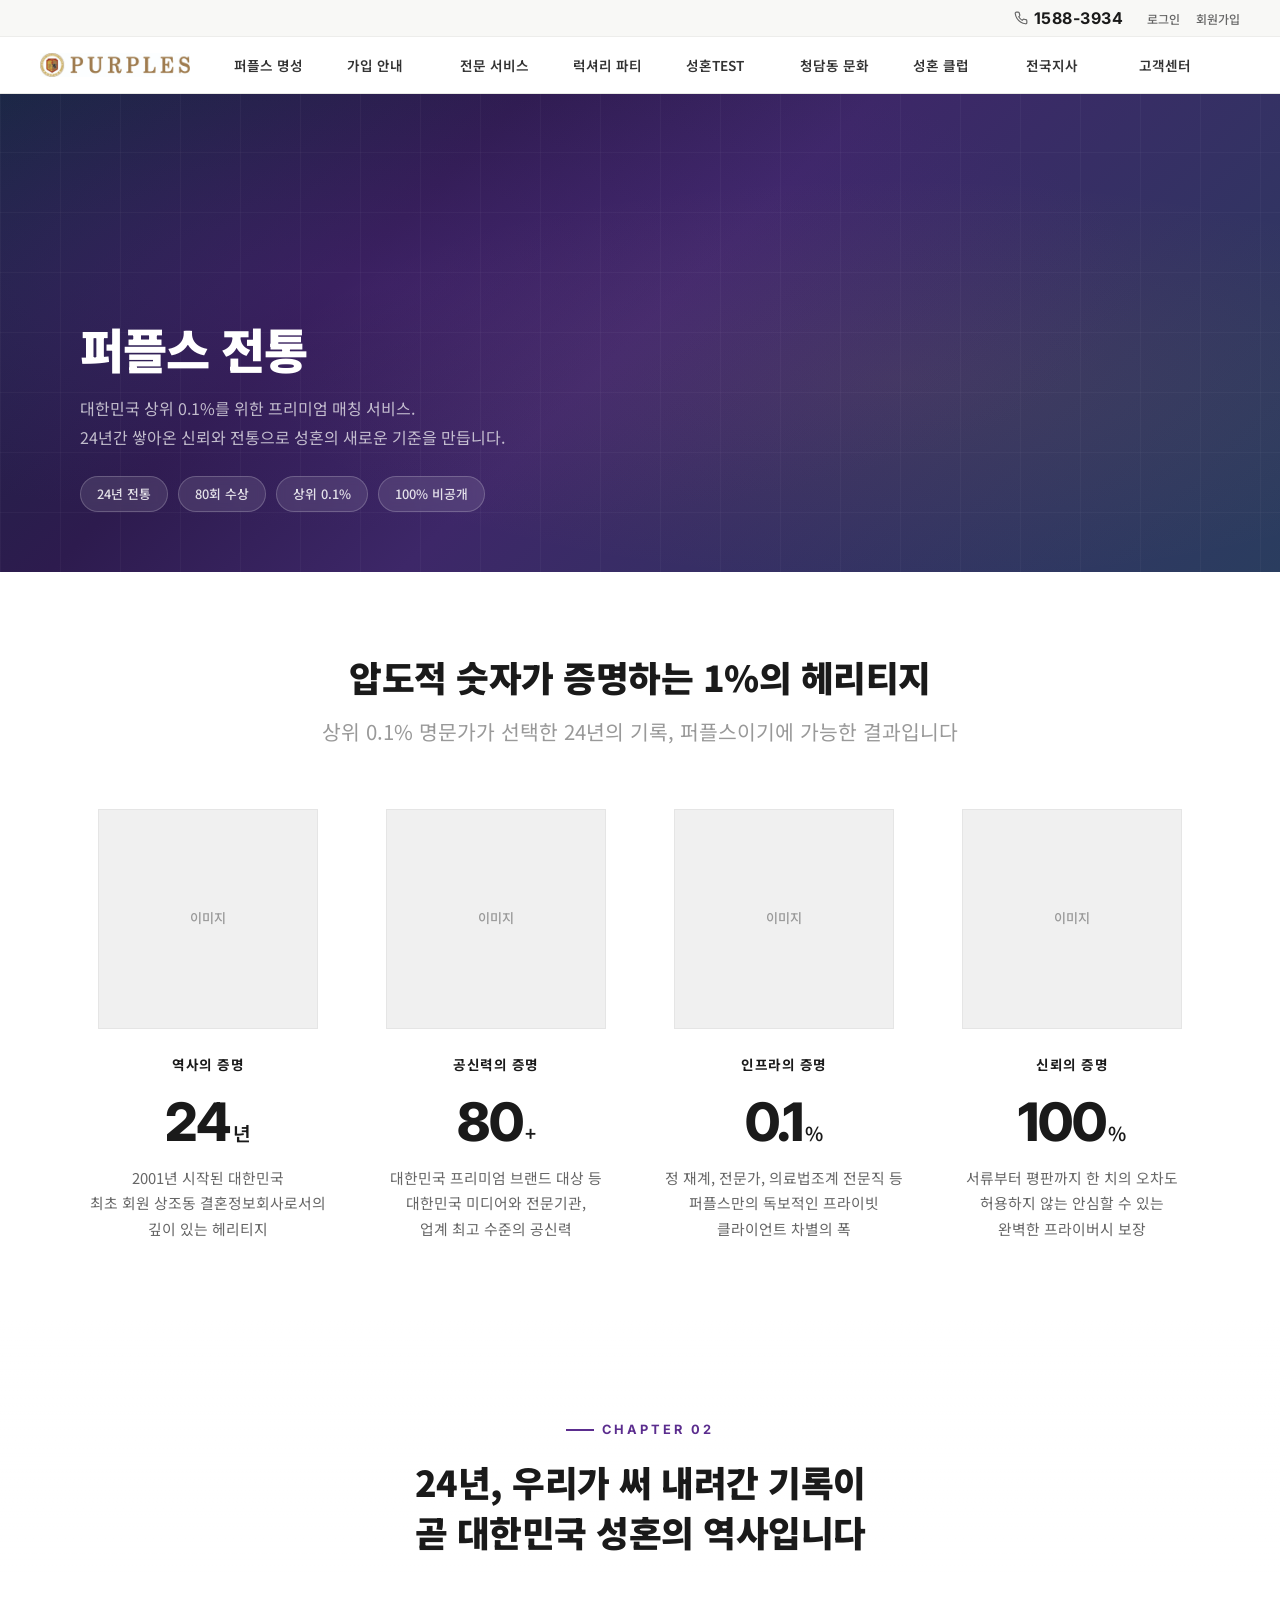
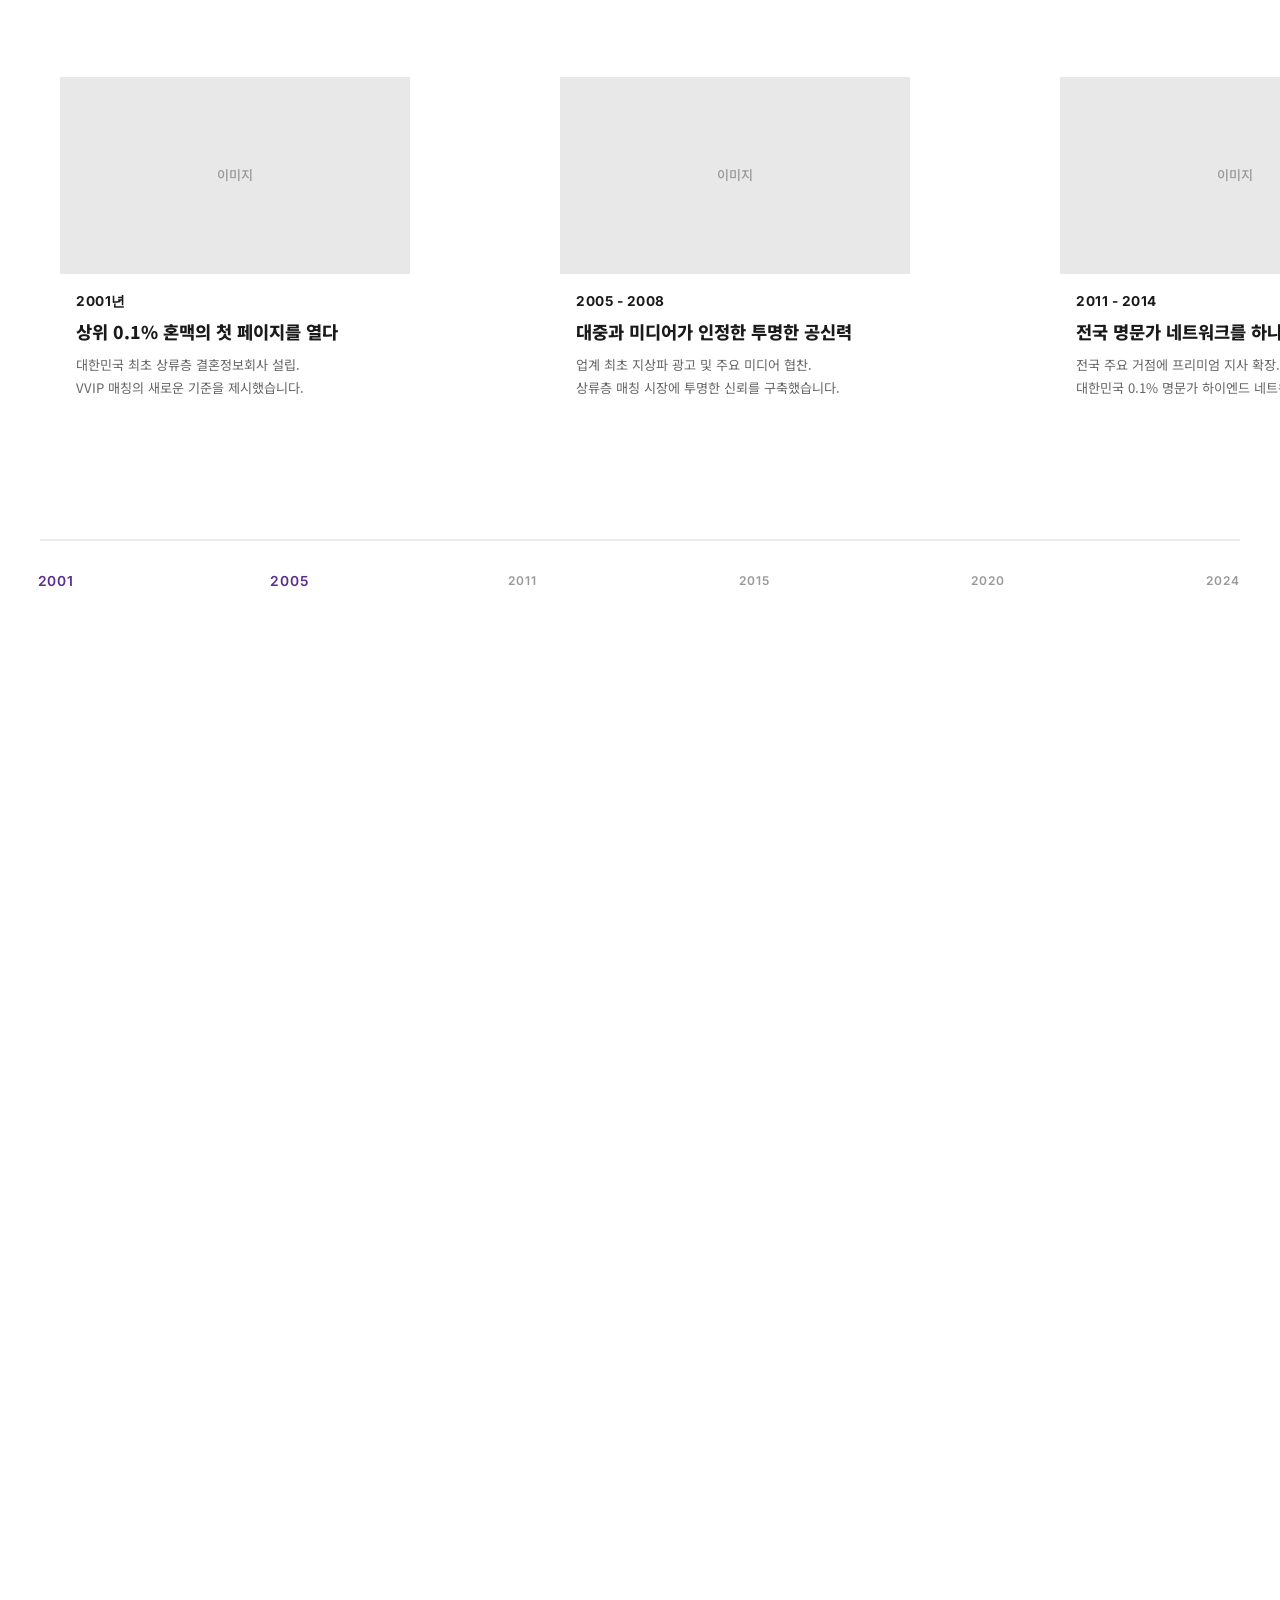
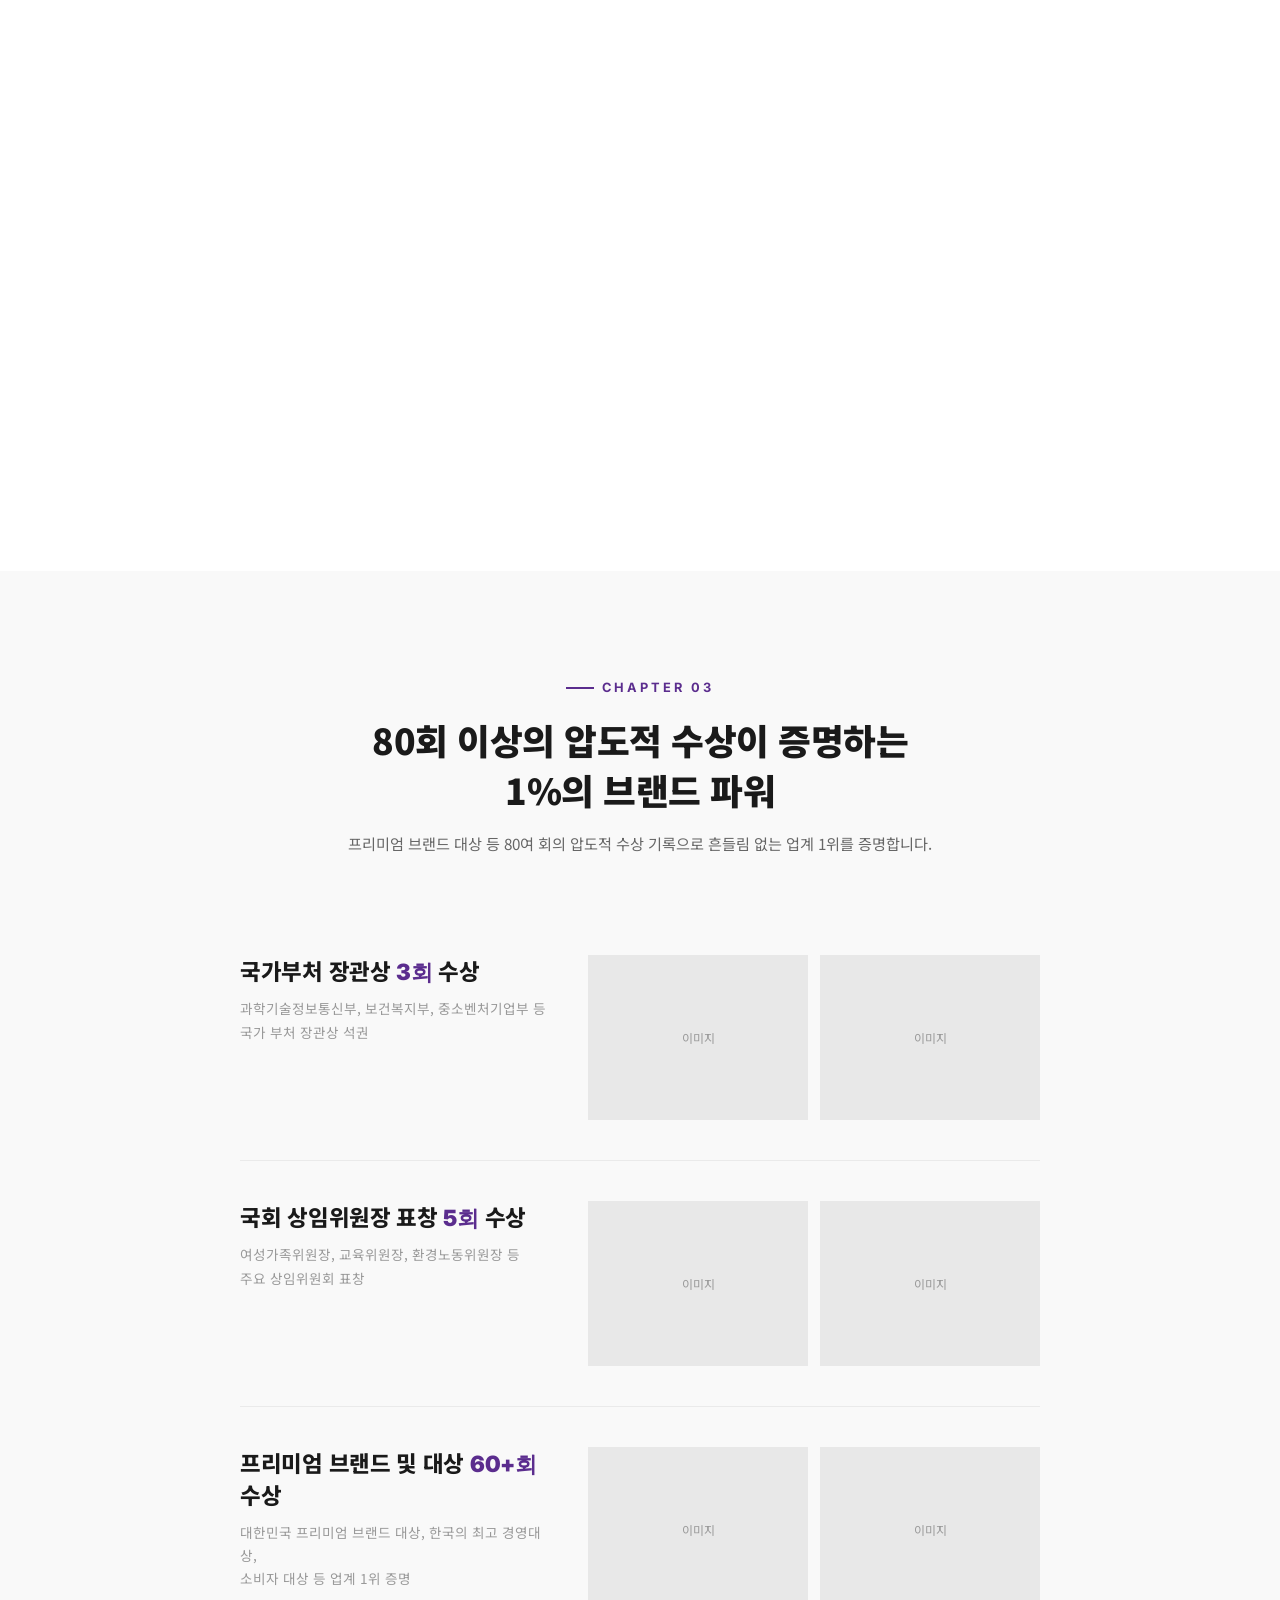
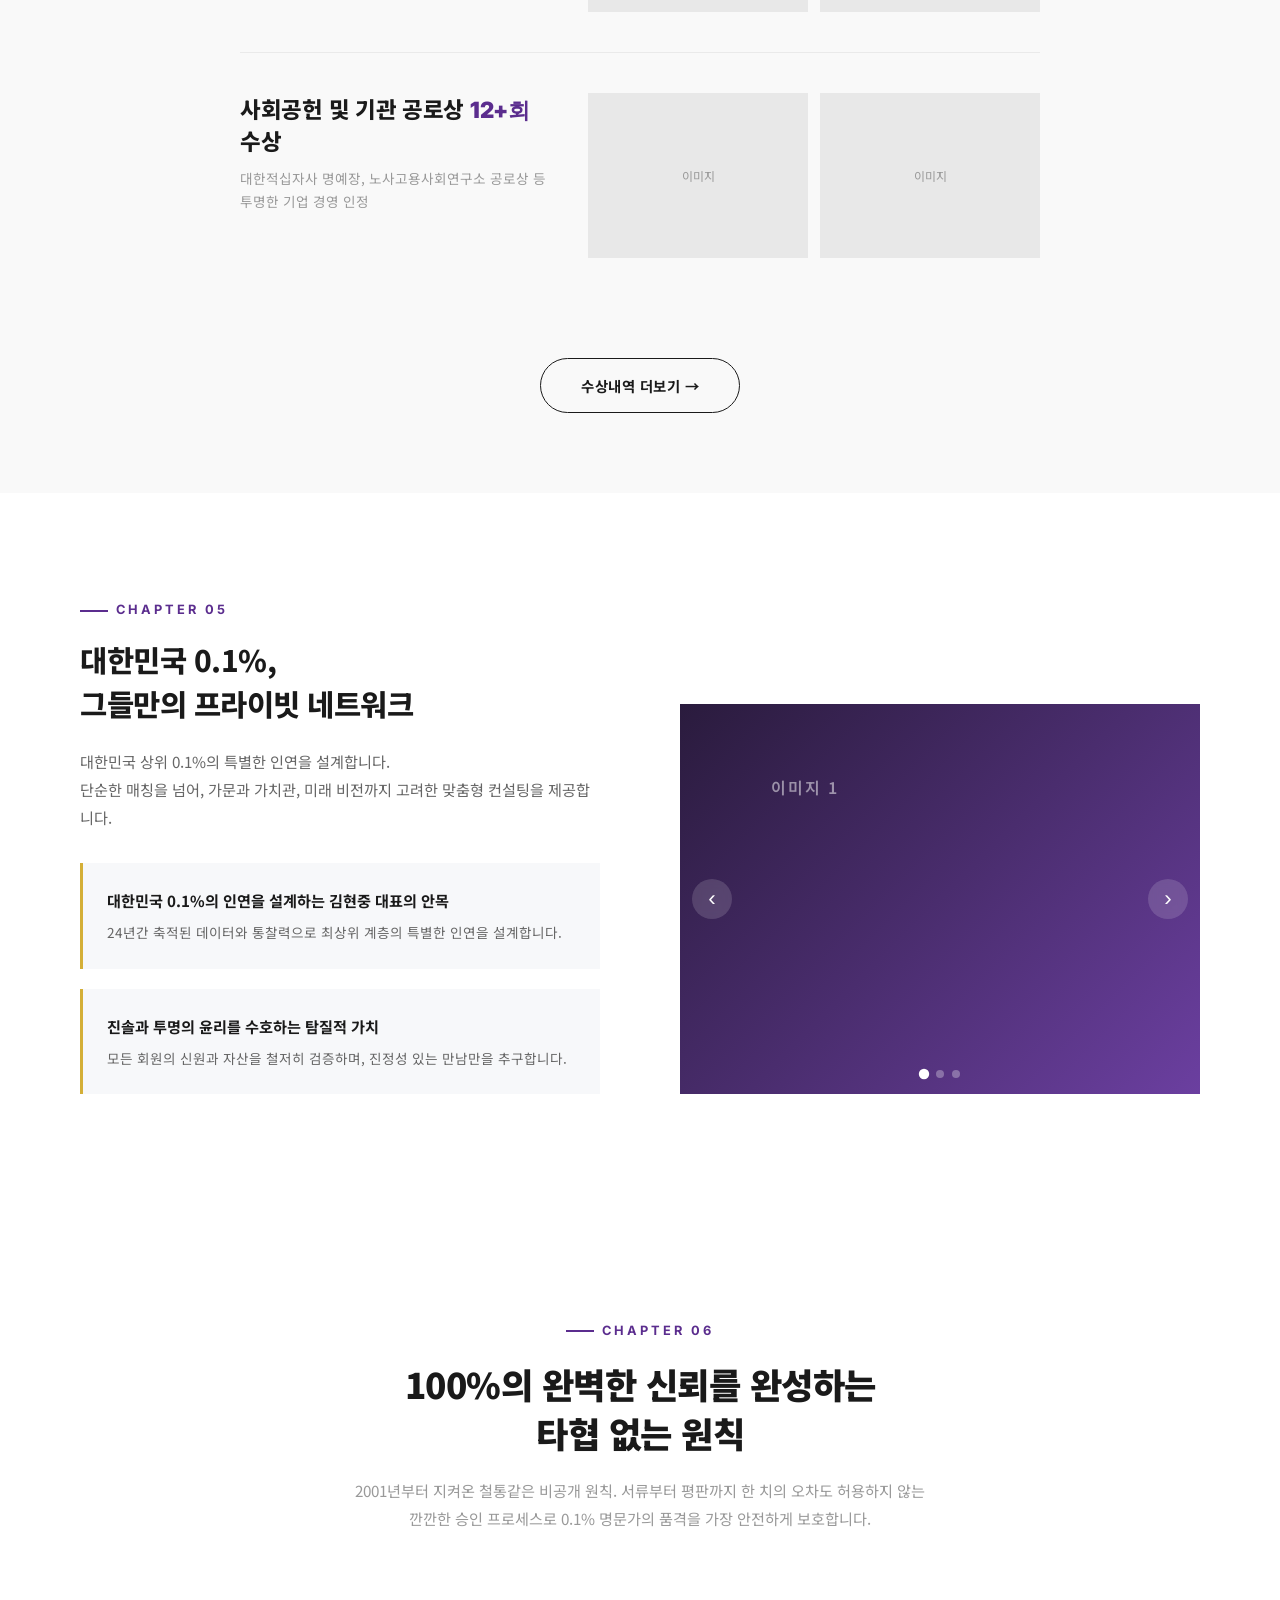
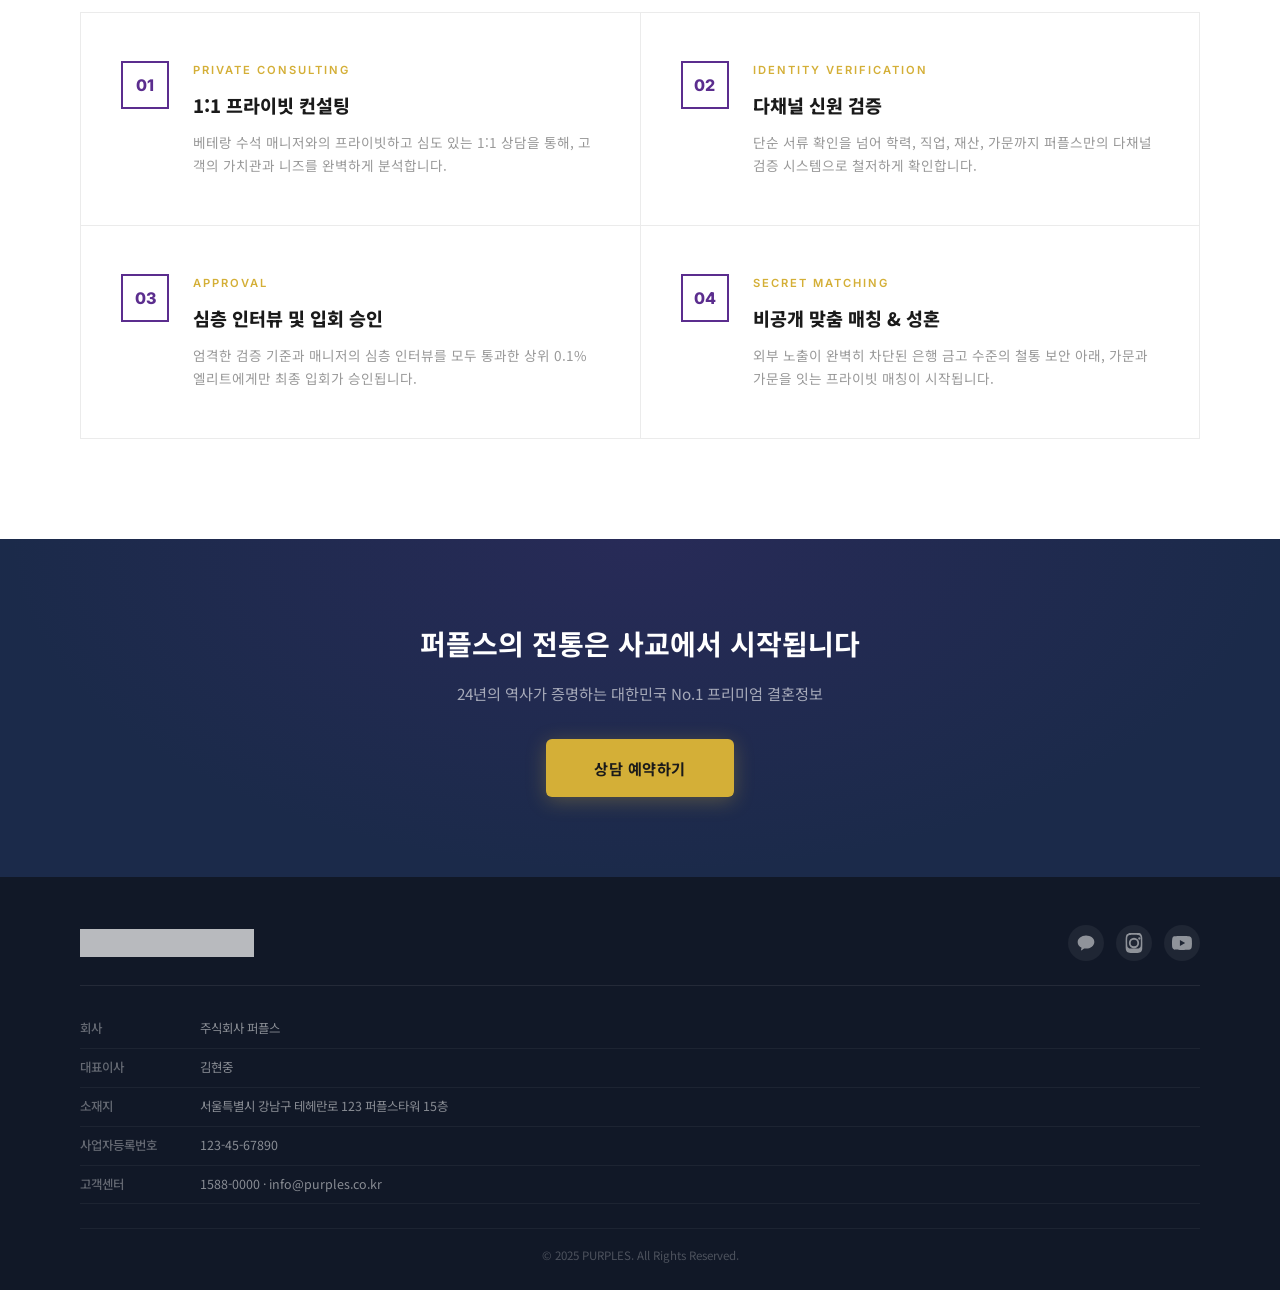
==== commit b87c4add: "이미지 폴더 분리 및 GNB 좌측정렬 수정" ====
--- a/index.html
+++ b/index.html
@@ -186,7 +186,7 @@
                 <!-- 카드 1: 역사의 증명 -->
                 <div class="ch01-card">
                     <div class="ch01-img">
-                        <img src="images/indicator-01.jpg" alt="역사의 증명" onerror="this.style.display='none'">
+                        <img src="images/tradition/indicator-01.jpg" alt="역사의 증명" onerror="this.style.display='none'">
                         <span class="ch01-img-label">이미지</span>
                     </div>
                     <span class="ch01-category">역사의 증명</span>
@@ -265,7 +265,7 @@
                 <div class="hz-panel active" data-year="2001">
                     <div class="hz-card">
                         <div class="hz-card-img">
-                            <img src="images/timeline-2001.jpg" alt="2001" onerror="this.style.display='none'">
+                            <img src="images/tradition/timeline-2001.jpg" alt="2001" onerror="this.style.display='none'">
                             <span class="hz-card-img-label">이미지</span>
                         </div>
                         <span class="hz-panel-year">2001년</span>
@@ -277,7 +277,7 @@
                 <div class="hz-panel" data-year="2005">
                     <div class="hz-card">
                         <div class="hz-card-img">
-                            <img src="images/timeline-2005.jpg" alt="2005" onerror="this.style.display='none'">
+                            <img src="images/tradition/timeline-2005.jpg" alt="2005" onerror="this.style.display='none'">
                             <span class="hz-card-img-label">이미지</span>
                         </div>
                         <span class="hz-panel-year">2005 - 2008</span>
@@ -289,7 +289,7 @@
                 <div class="hz-panel" data-year="2011">
                     <div class="hz-card">
                         <div class="hz-card-img">
-                            <img src="images/timeline-2011.jpg" alt="2011" onerror="this.style.display='none'">
+                            <img src="images/tradition/timeline-2011.jpg" alt="2011" onerror="this.style.display='none'">
                             <span class="hz-card-img-label">이미지</span>
                         </div>
                         <span class="hz-panel-year">2011 - 2014</span>
@@ -301,7 +301,7 @@
                 <div class="hz-panel" data-year="2015">
                     <div class="hz-card">
                         <div class="hz-card-img">
-                            <img src="images/timeline-2015.jpg" alt="2015" onerror="this.style.display='none'">
+                            <img src="images/tradition/timeline-2015.jpg" alt="2015" onerror="this.style.display='none'">
                             <span class="hz-card-img-label">이미지</span>
                         </div>
                         <span class="hz-panel-year">2015 - 2018</span>
@@ -313,7 +313,7 @@
                 <div class="hz-panel" data-year="2020">
                     <div class="hz-card">
                         <div class="hz-card-img">
-                            <img src="images/timeline-2020.jpg" alt="2020" onerror="this.style.display='none'">
+                            <img src="images/tradition/timeline-2020.jpg" alt="2020" onerror="this.style.display='none'">
                             <span class="hz-card-img-label">이미지</span>
                         </div>
                         <span class="hz-panel-year">2020 - 2022</span>
@@ -325,7 +325,7 @@
                 <div class="hz-panel" data-year="2024">
                     <div class="hz-card">
                         <div class="hz-card-img">
-                            <img src="images/timeline-2024.jpg" alt="2024" onerror="this.style.display='none'">
+                            <img src="images/tradition/timeline-2024.jpg" alt="2024" onerror="this.style.display='none'">
                             <span class="hz-card-img-label">이미지</span>
                         </div>
                         <span class="hz-panel-year">2024 - PRESENT</span>
@@ -358,11 +358,11 @@
                         </div>
                         <div class="awards-cat-images">
                             <div class="awards-cat-img">
-                                <img src="images/award-minister-1.jpg" alt="장관상 수상 1" onerror="this.style.display='none'">
-                                <span class="awards-cat-img-label">이미지</span>
-                            </div>
-                            <div class="awards-cat-img">
-                                <img src="images/award-minister-2.jpg" alt="장관상 수상 2" onerror="this.style.display='none'">
+                                <img src="images/tradition/award-minister-1.jpg" alt="장관상 수상 1" onerror="this.style.display='none'">
+                                <span class="awards-cat-img-label">이미지</span>
+                            </div>
+                            <div class="awards-cat-img">
+                                <img src="images/tradition/award-minister-2.jpg" alt="장관상 수상 2" onerror="this.style.display='none'">
                                 <span class="awards-cat-img-label">이미지</span>
                             </div>
                         </div>
@@ -378,11 +378,11 @@
                         </div>
                         <div class="awards-cat-images">
                             <div class="awards-cat-img">
-                                <img src="images/award-congress-1.jpg" alt="표창 수상 1" onerror="this.style.display='none'">
-                                <span class="awards-cat-img-label">이미지</span>
-                            </div>
-                            <div class="awards-cat-img">
-                                <img src="images/award-congress-2.jpg" alt="표창 수상 2" onerror="this.style.display='none'">
+                                <img src="images/tradition/award-congress-1.jpg" alt="표창 수상 1" onerror="this.style.display='none'">
+                                <span class="awards-cat-img-label">이미지</span>
+                            </div>
+                            <div class="awards-cat-img">
+                                <img src="images/tradition/award-congress-2.jpg" alt="표창 수상 2" onerror="this.style.display='none'">
                                 <span class="awards-cat-img-label">이미지</span>
                             </div>
                         </div>
@@ -398,11 +398,11 @@
                         </div>
                         <div class="awards-cat-images">
                             <div class="awards-cat-img">
-                                <img src="images/award-brand-1.jpg" alt="브랜드 대상 1" onerror="this.style.display='none'">
-                                <span class="awards-cat-img-label">이미지</span>
-                            </div>
-                            <div class="awards-cat-img">
-                                <img src="images/award-brand-2.jpg" alt="브랜드 대상 2" onerror="this.style.display='none'">
+                                <img src="images/tradition/award-brand-1.jpg" alt="브랜드 대상 1" onerror="this.style.display='none'">
+                                <span class="awards-cat-img-label">이미지</span>
+                            </div>
+                            <div class="awards-cat-img">
+                                <img src="images/tradition/award-brand-2.jpg" alt="브랜드 대상 2" onerror="this.style.display='none'">
                                 <span class="awards-cat-img-label">이미지</span>
                             </div>
                         </div>
@@ -418,11 +418,11 @@
                         </div>
                         <div class="awards-cat-images">
                             <div class="awards-cat-img">
-                                <img src="images/award-social-1.jpg" alt="공로상 1" onerror="this.style.display='none'">
-                                <span class="awards-cat-img-label">이미지</span>
-                            </div>
-                            <div class="awards-cat-img">
-                                <img src="images/award-social-2.jpg" alt="공로상 2" onerror="this.style.display='none'">
+                                <img src="images/tradition/award-social-1.jpg" alt="공로상 1" onerror="this.style.display='none'">
+                                <span class="awards-cat-img-label">이미지</span>
+                            </div>
+                            <div class="awards-cat-img">
+                                <img src="images/tradition/award-social-2.jpg" alt="공로상 2" onerror="this.style.display='none'">
                                 <span class="awards-cat-img-label">이미지</span>
                             </div>
                         </div>
--- a/css/style.css
+++ b/css/style.css
@@ -178,12 +178,12 @@
     font-size: 0.85rem;
     font-weight: 600;
     color: var(--text);
-    padding: 0 8px;
+    padding: 0 12px;
     height: 56px;
     width: 100%;
     display: flex;
     align-items: center;
-    justify-content: center;
+    justify-content: flex-start;
     cursor: pointer;
     transition: color 0.25s ease, background 0.25s ease;
     white-space: nowrap;
@@ -194,12 +194,12 @@
     content: '';
     position: absolute;
     bottom: 0;
-    left: 8px;
-    right: 8px;
+    left: 12px;
+    right: 12px;
     height: 2px;
     background: var(--gold);
     transform: scaleX(0);
-    transform-origin: center;
+    transform-origin: left;
     transition: transform 0.3s ease;
 }
 
@@ -220,7 +220,7 @@
     left: 0;
     right: 0;
     background: transparent;
-    padding: 20px 8px 16px;
+    padding: 20px 12px 16px;
     opacity: 0;
     visibility: hidden;
     transform: translateY(-4px);
@@ -260,13 +260,13 @@
 
 .gnb-2depth-link {
     display: block;
-    padding: 5px 0;
-    font-size: 0.78rem;
+    padding: 4px 0;
+    font-size: 0.72rem;
     font-weight: 400;
     color: var(--text-light);
     transition: color 0.2s ease;
     white-space: nowrap;
-    line-height: 1.6;
+    line-height: 1.55;
     text-align: left;
 }
 
@@ -1691,7 +1691,11 @@
 
     .gnb-1depth {
         font-size: 0.75rem;
-        padding: 0 4px;
+        padding: 0 6px;
+    }
+
+    .gnb-2depth {
+        padding: 20px 6px 16px;
     }
 
     .gnb-2depth-link {
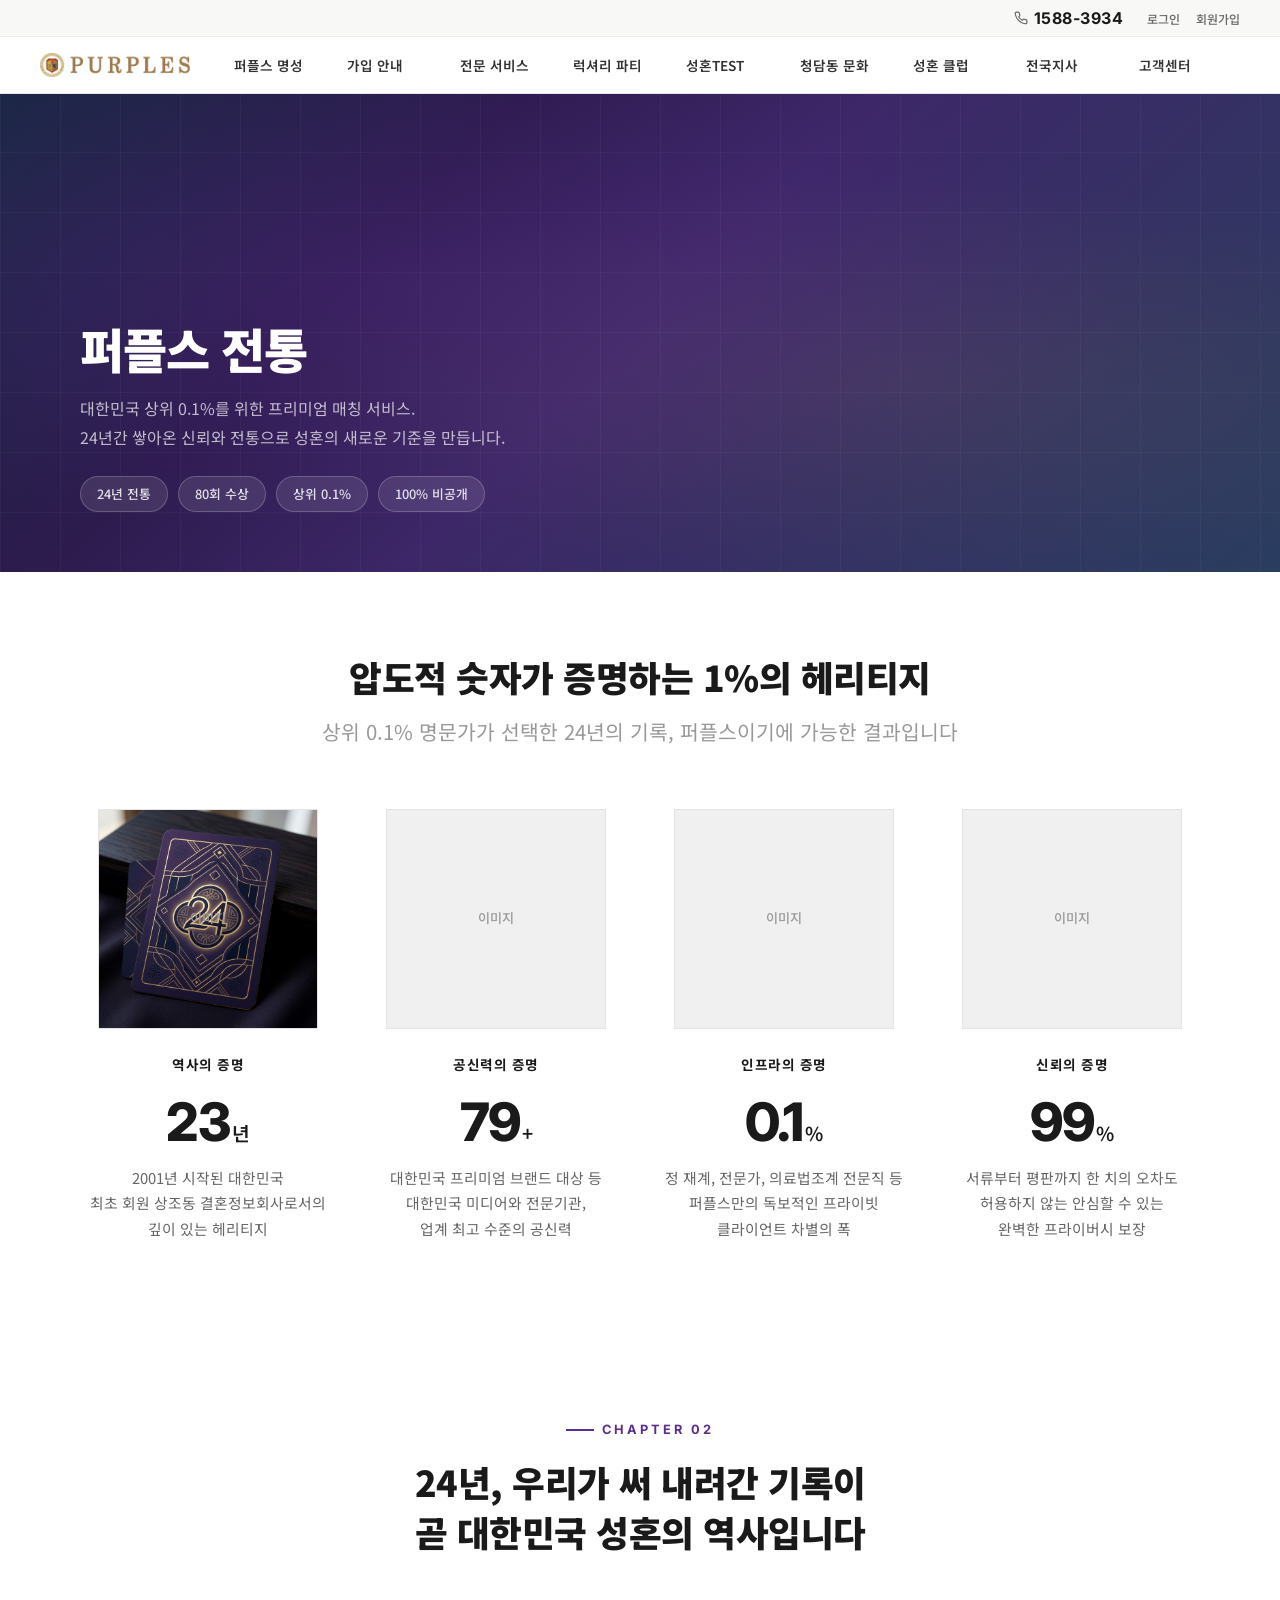
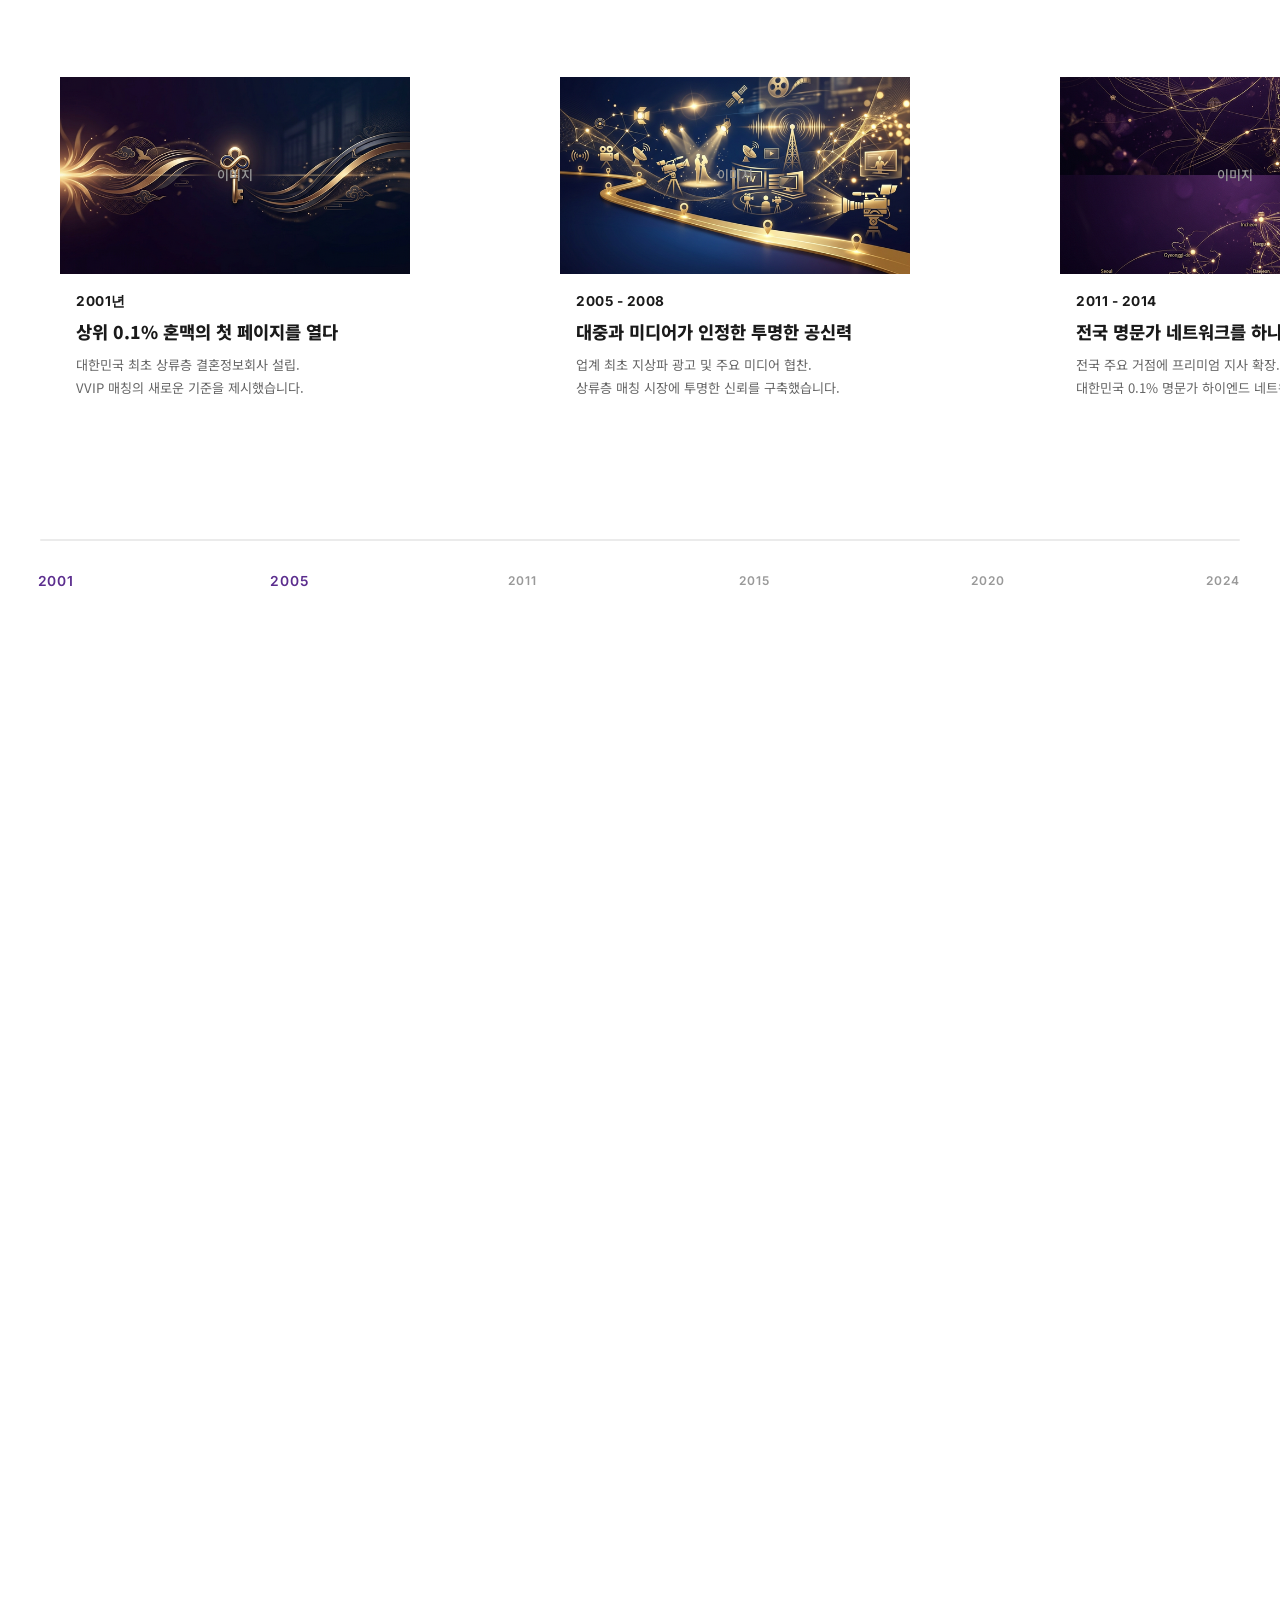
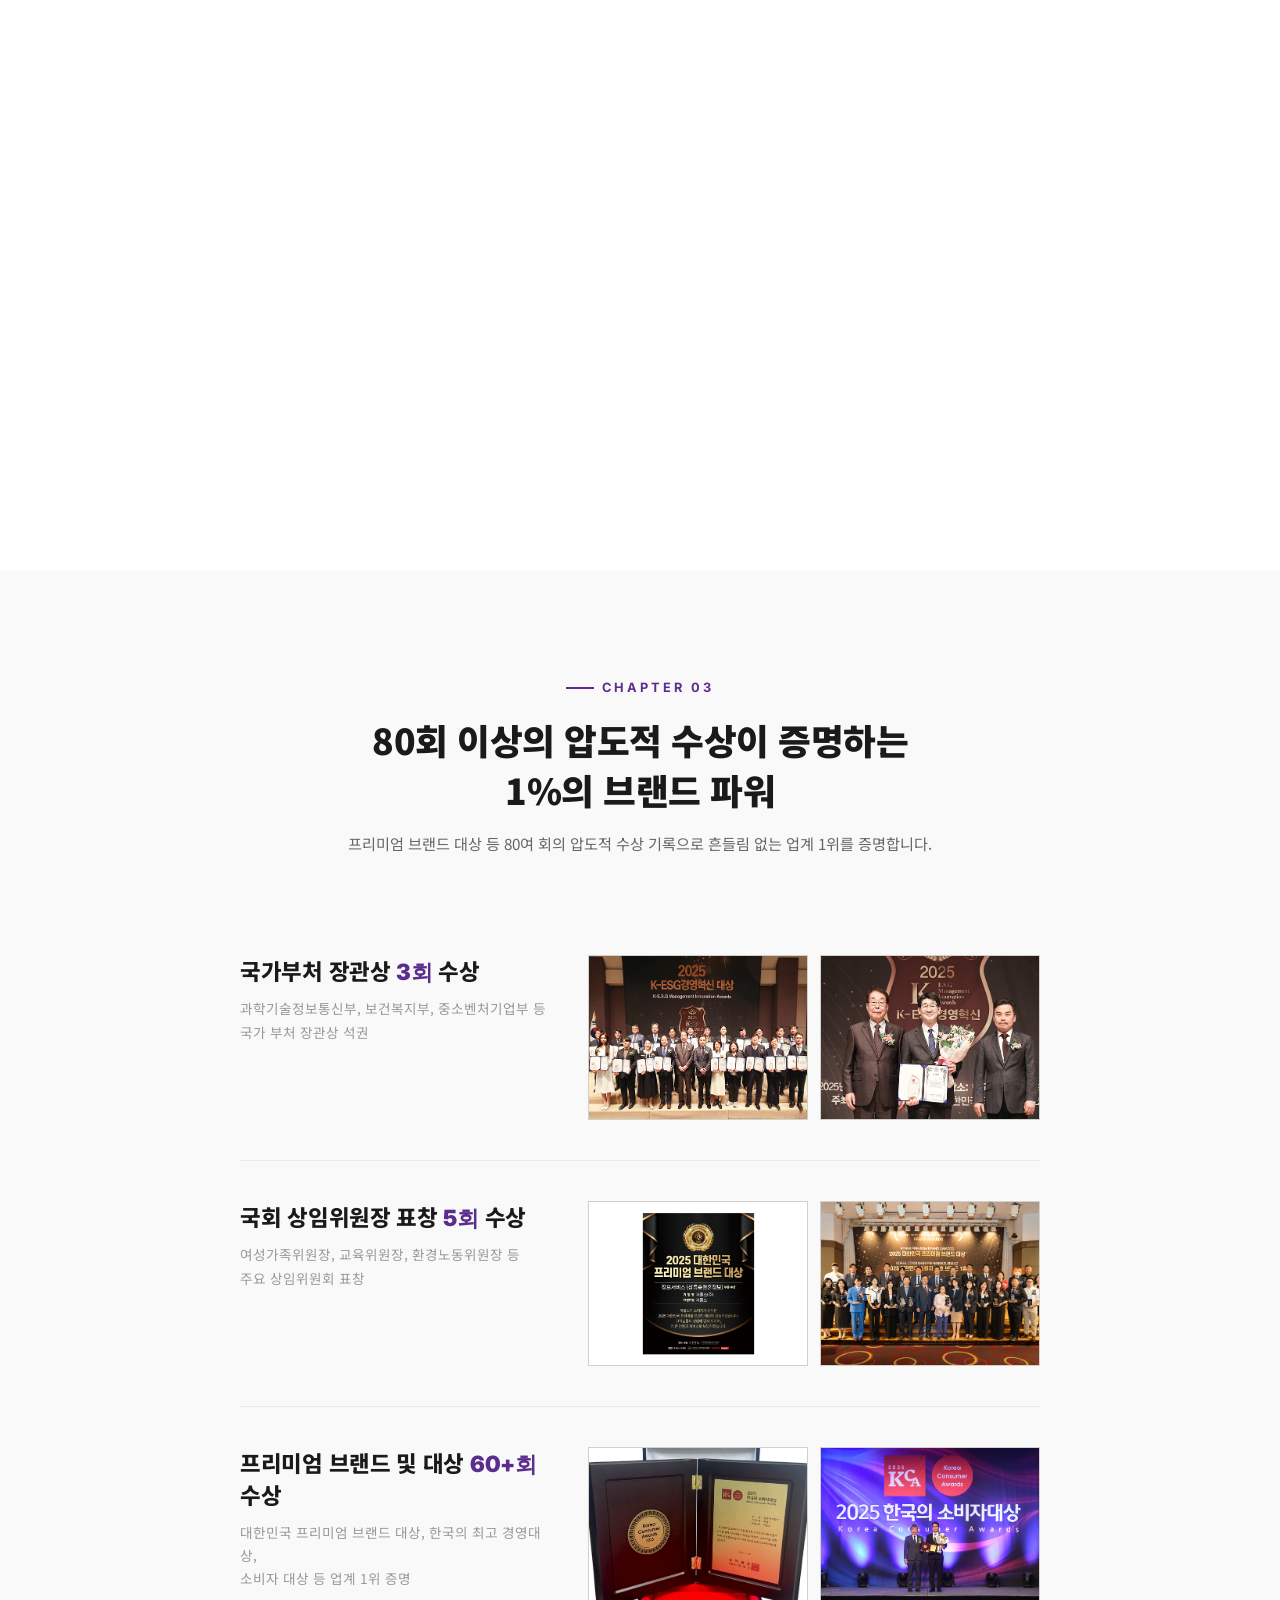
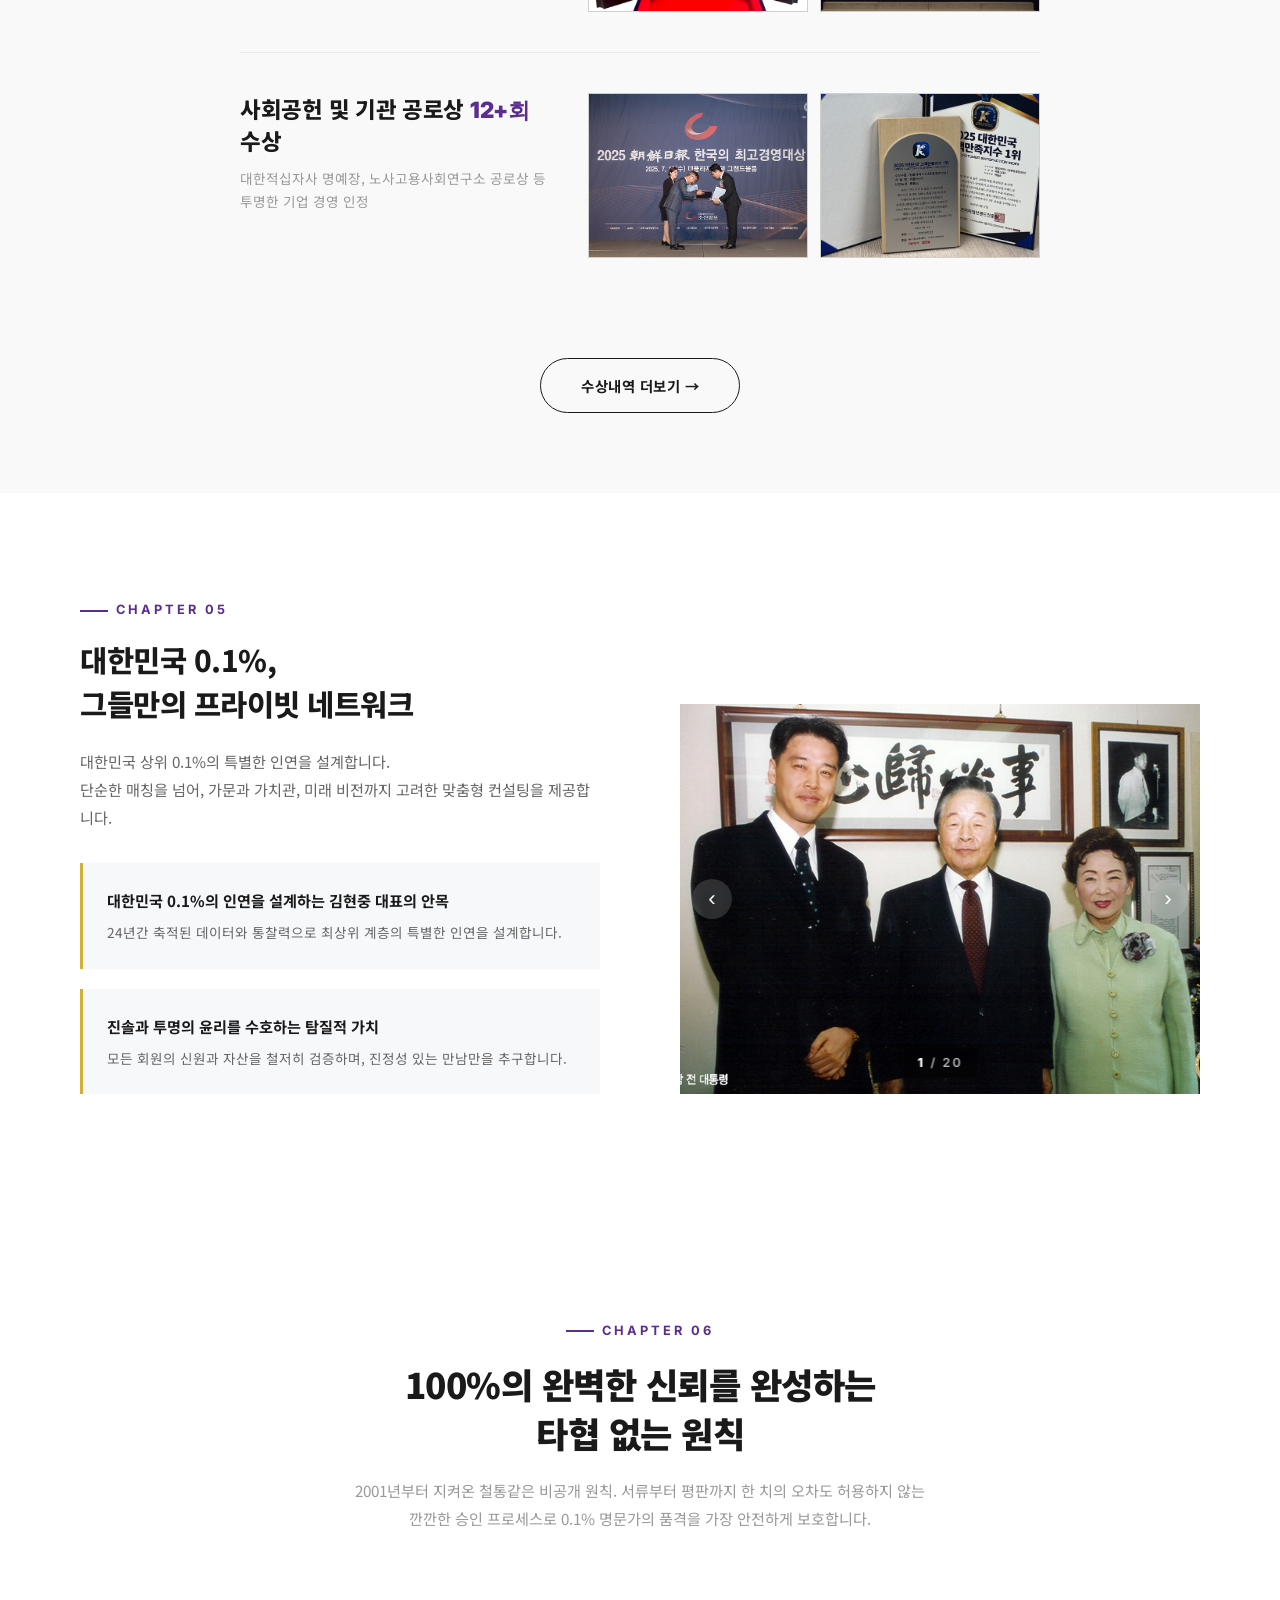
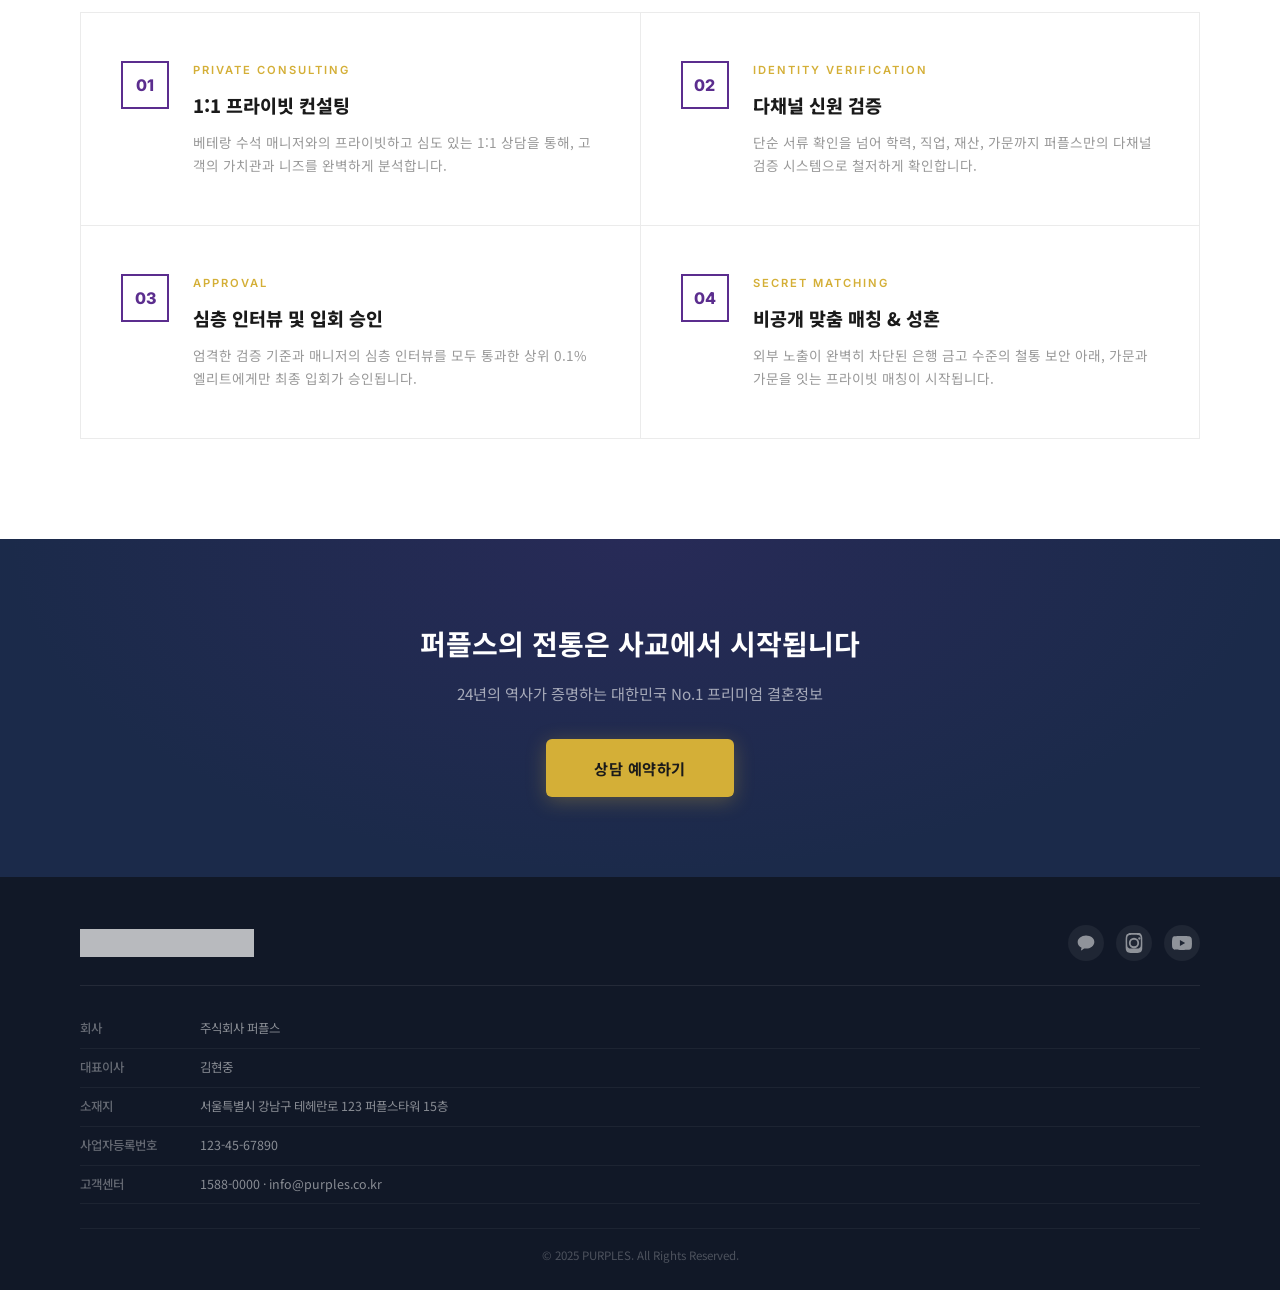
==== commit ddbd1924: "파티 이미지 적용, 수상 이미지 적용, 네트워크 슬라이더 20장, 임시 이미지 생성, 호버 설명 기능 추가" ====
--- a/index.html
+++ b/index.html
@@ -358,12 +358,10 @@
                         </div>
                         <div class="awards-cat-images">
                             <div class="awards-cat-img">
-                                <img src="images/tradition/award-minister-1.jpg" alt="장관상 수상 1" onerror="this.style.display='none'">
-                                <span class="awards-cat-img-label">이미지</span>
-                            </div>
-                            <div class="awards-cat-img">
-                                <img src="images/tradition/award-minister-2.jpg" alt="장관상 수상 2" onerror="this.style.display='none'">
-                                <span class="awards-cat-img-label">이미지</span>
+                                <img src="images/tradition/award_01.jpg" alt="장관상 수상 1">
+                            </div>
+                            <div class="awards-cat-img">
+                                <img src="images/tradition/award_02.jpg" alt="장관상 수상 2">
                             </div>
                         </div>
                     </div>
@@ -378,12 +376,10 @@
                         </div>
                         <div class="awards-cat-images">
                             <div class="awards-cat-img">
-                                <img src="images/tradition/award-congress-1.jpg" alt="표창 수상 1" onerror="this.style.display='none'">
-                                <span class="awards-cat-img-label">이미지</span>
-                            </div>
-                            <div class="awards-cat-img">
-                                <img src="images/tradition/award-congress-2.jpg" alt="표창 수상 2" onerror="this.style.display='none'">
-                                <span class="awards-cat-img-label">이미지</span>
+                                <img src="images/tradition/award_03.jpg" alt="표창 수상 1">
+                            </div>
+                            <div class="awards-cat-img">
+                                <img src="images/tradition/award_04.jpg" alt="표창 수상 2">
                             </div>
                         </div>
                     </div>
@@ -398,12 +394,10 @@
                         </div>
                         <div class="awards-cat-images">
                             <div class="awards-cat-img">
-                                <img src="images/tradition/award-brand-1.jpg" alt="브랜드 대상 1" onerror="this.style.display='none'">
-                                <span class="awards-cat-img-label">이미지</span>
-                            </div>
-                            <div class="awards-cat-img">
-                                <img src="images/tradition/award-brand-2.jpg" alt="브랜드 대상 2" onerror="this.style.display='none'">
-                                <span class="awards-cat-img-label">이미지</span>
+                                <img src="images/tradition/award_05.jpg" alt="브랜드 대상 1">
+                            </div>
+                            <div class="awards-cat-img">
+                                <img src="images/tradition/award_06.jpg" alt="브랜드 대상 2">
                             </div>
                         </div>
                     </div>
@@ -418,12 +412,10 @@
                         </div>
                         <div class="awards-cat-images">
                             <div class="awards-cat-img">
-                                <img src="images/tradition/award-social-1.jpg" alt="공로상 1" onerror="this.style.display='none'">
-                                <span class="awards-cat-img-label">이미지</span>
-                            </div>
-                            <div class="awards-cat-img">
-                                <img src="images/tradition/award-social-2.jpg" alt="공로상 2" onerror="this.style.display='none'">
-                                <span class="awards-cat-img-label">이미지</span>
+                                <img src="images/tradition/award_07.jpg" alt="공로상 1">
+                            </div>
+                            <div class="awards-cat-img">
+                                <img src="images/tradition/award_08.jpg" alt="공로상 2">
                             </div>
                         </div>
                     </div>
@@ -464,33 +456,70 @@
                     <div class="ch5-slider">
                         <div class="ch5-slider-track">
                             <div class="ch5-slide active">
-                                <div class="placeholder-img gradient-5">
-                                    <div class="placeholder-content">
-                                        <span class="ch5-slide-label">이미지 1</span>
-                                    </div>
-                                </div>
-                            </div>
-                            <div class="ch5-slide">
-                                <div class="placeholder-img gradient-3">
-                                    <div class="placeholder-content">
-                                        <span class="ch5-slide-label">이미지 2</span>
-                                    </div>
-                                </div>
-                            </div>
-                            <div class="ch5-slide">
-                                <div class="placeholder-img gradient-4">
-                                    <div class="placeholder-content">
-                                        <span class="ch5-slide-label">이미지 3</span>
-                                    </div>
-                                </div>
+                                <img src="images/tradition/network_01.jpg" alt="프라이빗 네트워크 1">
+                            </div>
+                            <div class="ch5-slide">
+                                <img src="images/tradition/network_02.jpg" alt="프라이빗 네트워크 2">
+                            </div>
+                            <div class="ch5-slide">
+                                <img src="images/tradition/network_03.jpg" alt="프라이빗 네트워크 3">
+                            </div>
+                            <div class="ch5-slide">
+                                <img src="images/tradition/network_04.jpg" alt="프라이빗 네트워크 4">
+                            </div>
+                            <div class="ch5-slide">
+                                <img src="images/tradition/network_05.jpg" alt="프라이빗 네트워크 5">
+                            </div>
+                            <div class="ch5-slide">
+                                <img src="images/tradition/network_06.jpg" alt="프라이빗 네트워크 6">
+                            </div>
+                            <div class="ch5-slide">
+                                <img src="images/tradition/network_07.jpg" alt="프라이빗 네트워크 7">
+                            </div>
+                            <div class="ch5-slide">
+                                <img src="images/tradition/network_08.jpg" alt="프라이빗 네트워크 8">
+                            </div>
+                            <div class="ch5-slide">
+                                <img src="images/tradition/network_09.jpg" alt="프라이빗 네트워크 9">
+                            </div>
+                            <div class="ch5-slide">
+                                <img src="images/tradition/network_10.jpg" alt="프라이빗 네트워크 10">
+                            </div>
+                            <div class="ch5-slide">
+                                <img src="images/tradition/network_11.jpg" alt="프라이빗 네트워크 11">
+                            </div>
+                            <div class="ch5-slide">
+                                <img src="images/tradition/network_12.jpg" alt="프라이빗 네트워크 12">
+                            </div>
+                            <div class="ch5-slide">
+                                <img src="images/tradition/network_13.jpg" alt="프라이빗 네트워크 13">
+                            </div>
+                            <div class="ch5-slide">
+                                <img src="images/tradition/network_14.jpg" alt="프라이빗 네트워크 14">
+                            </div>
+                            <div class="ch5-slide">
+                                <img src="images/tradition/network_15.jpg" alt="프라이빗 네트워크 15">
+                            </div>
+                            <div class="ch5-slide">
+                                <img src="images/tradition/network_16.jpg" alt="프라이빗 네트워크 16">
+                            </div>
+                            <div class="ch5-slide">
+                                <img src="images/tradition/network_17.jpg" alt="프라이빗 네트워크 17">
+                            </div>
+                            <div class="ch5-slide">
+                                <img src="images/tradition/network_18.jpg" alt="프라이빗 네트워크 18">
+                            </div>
+                            <div class="ch5-slide">
+                                <img src="images/tradition/network_19.jpg" alt="프라이빗 네트워크 19">
+                            </div>
+                            <div class="ch5-slide">
+                                <img src="images/tradition/network_20.jpg" alt="프라이빗 네트워크 20">
                             </div>
                         </div>
                         <button class="ch5-slider-btn ch5-prev" aria-label="이전">‹</button>
                         <button class="ch5-slider-btn ch5-next" aria-label="다음">›</button>
-                        <div class="ch5-slider-dots">
-                            <span class="ch5-dot active"></span>
-                            <span class="ch5-dot"></span>
-                            <span class="ch5-dot"></span>
+                        <div class="ch5-slider-counter">
+                            <span class="ch5-current">1</span> / <span class="ch5-total">20</span>
                         </div>
                     </div>
                 </div>
--- a/css/style.css
+++ b/css/style.css
@@ -1039,6 +1039,7 @@
     aspect-ratio: 4 / 3;
     background: #E8E8E8;
     border-radius: 0;
+    border: 1px solid #D0D0CC;
     overflow: hidden;
     position: relative;
     display: flex;
@@ -2081,3 +2082,32 @@
     background: #fff;
     transform: scale(1.3);
 }
+
+/* 슬라이드 이미지 */
+.ch5-slide img {
+    width: 100%;
+    height: 100%;
+    object-fit: cover;
+}
+
+/* 슬라이더 카운터 */
+.ch5-slider-counter {
+    position: absolute;
+    bottom: 16px;
+    left: 50%;
+    transform: translateX(-50%);
+    font-family: var(--font-en);
+    font-size: 0.78rem;
+    font-weight: 600;
+    color: rgba(255,255,255,0.7);
+    letter-spacing: 2px;
+    z-index: 3;
+    background: rgba(0,0,0,0.3);
+    padding: 4px 14px;
+    backdrop-filter: blur(4px);
+}
+
+.ch5-slider-counter .ch5-current {
+    color: #fff;
+    font-weight: 800;
+}
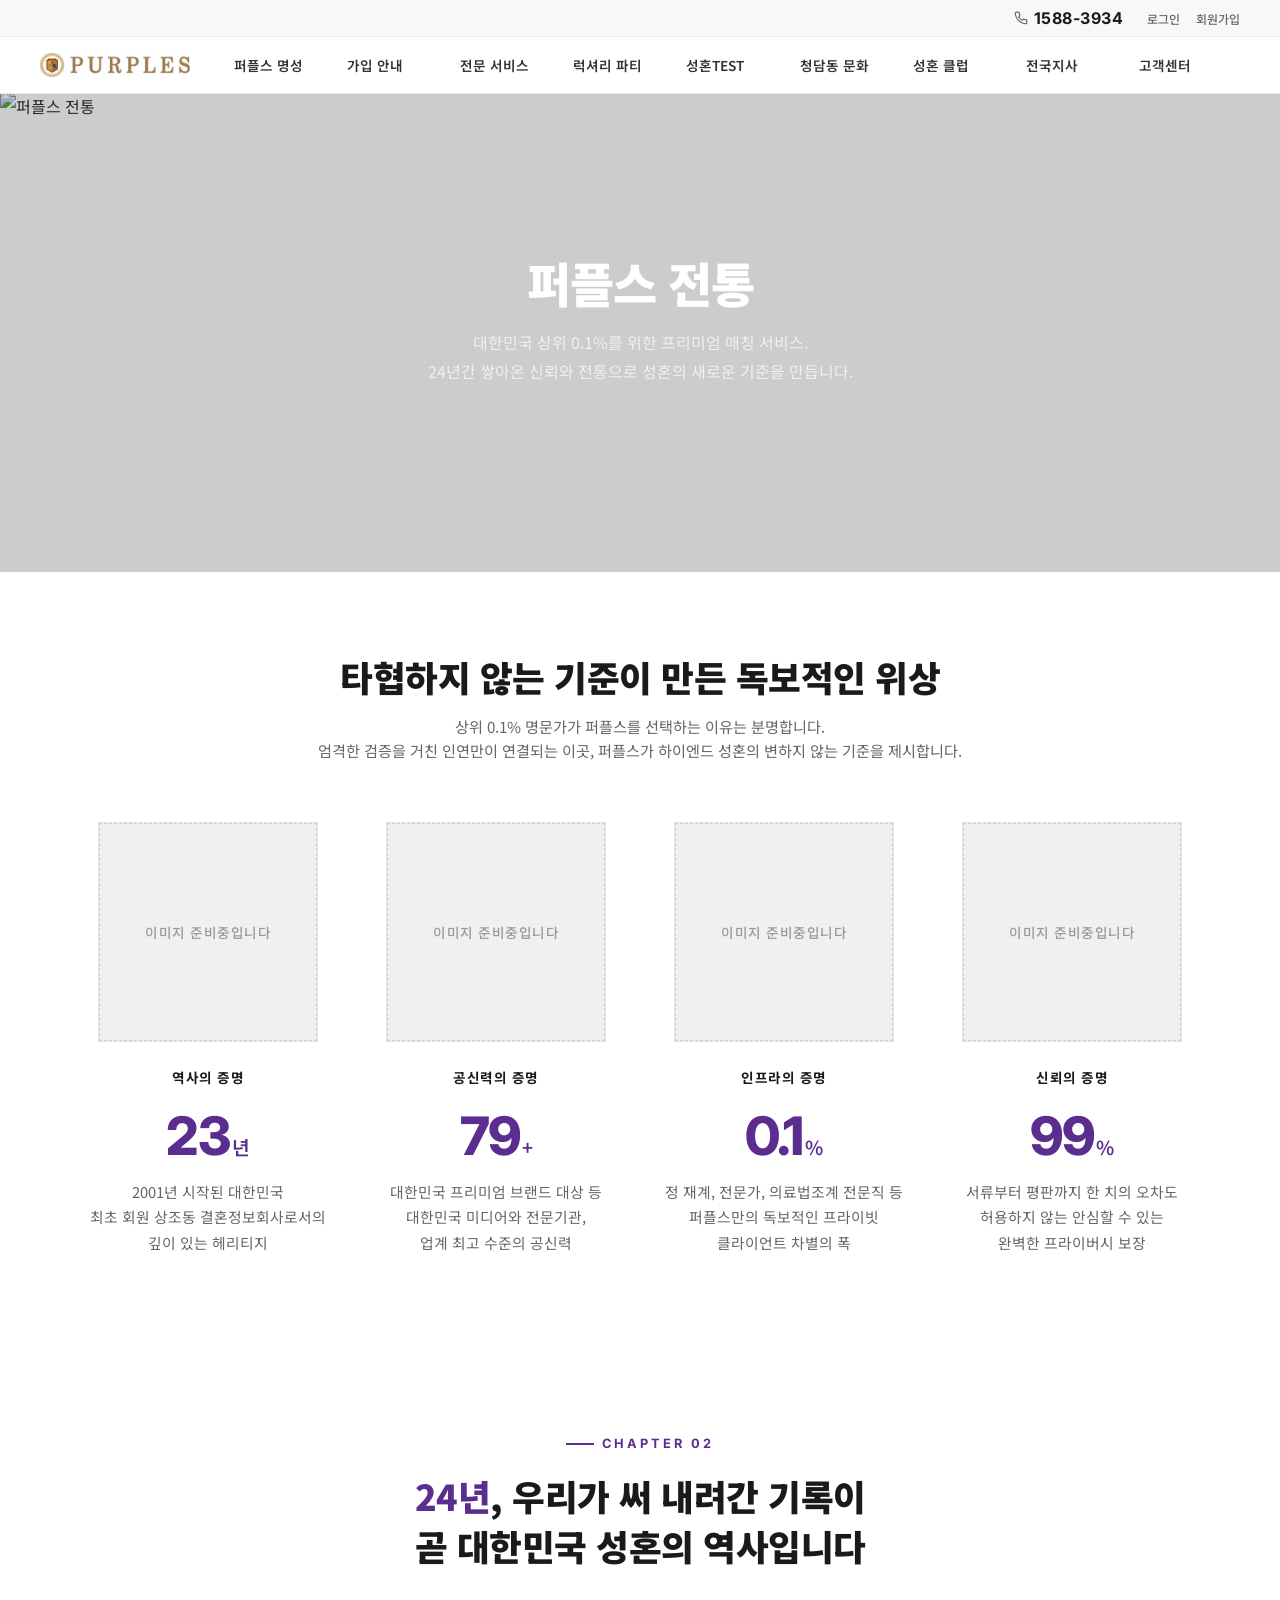
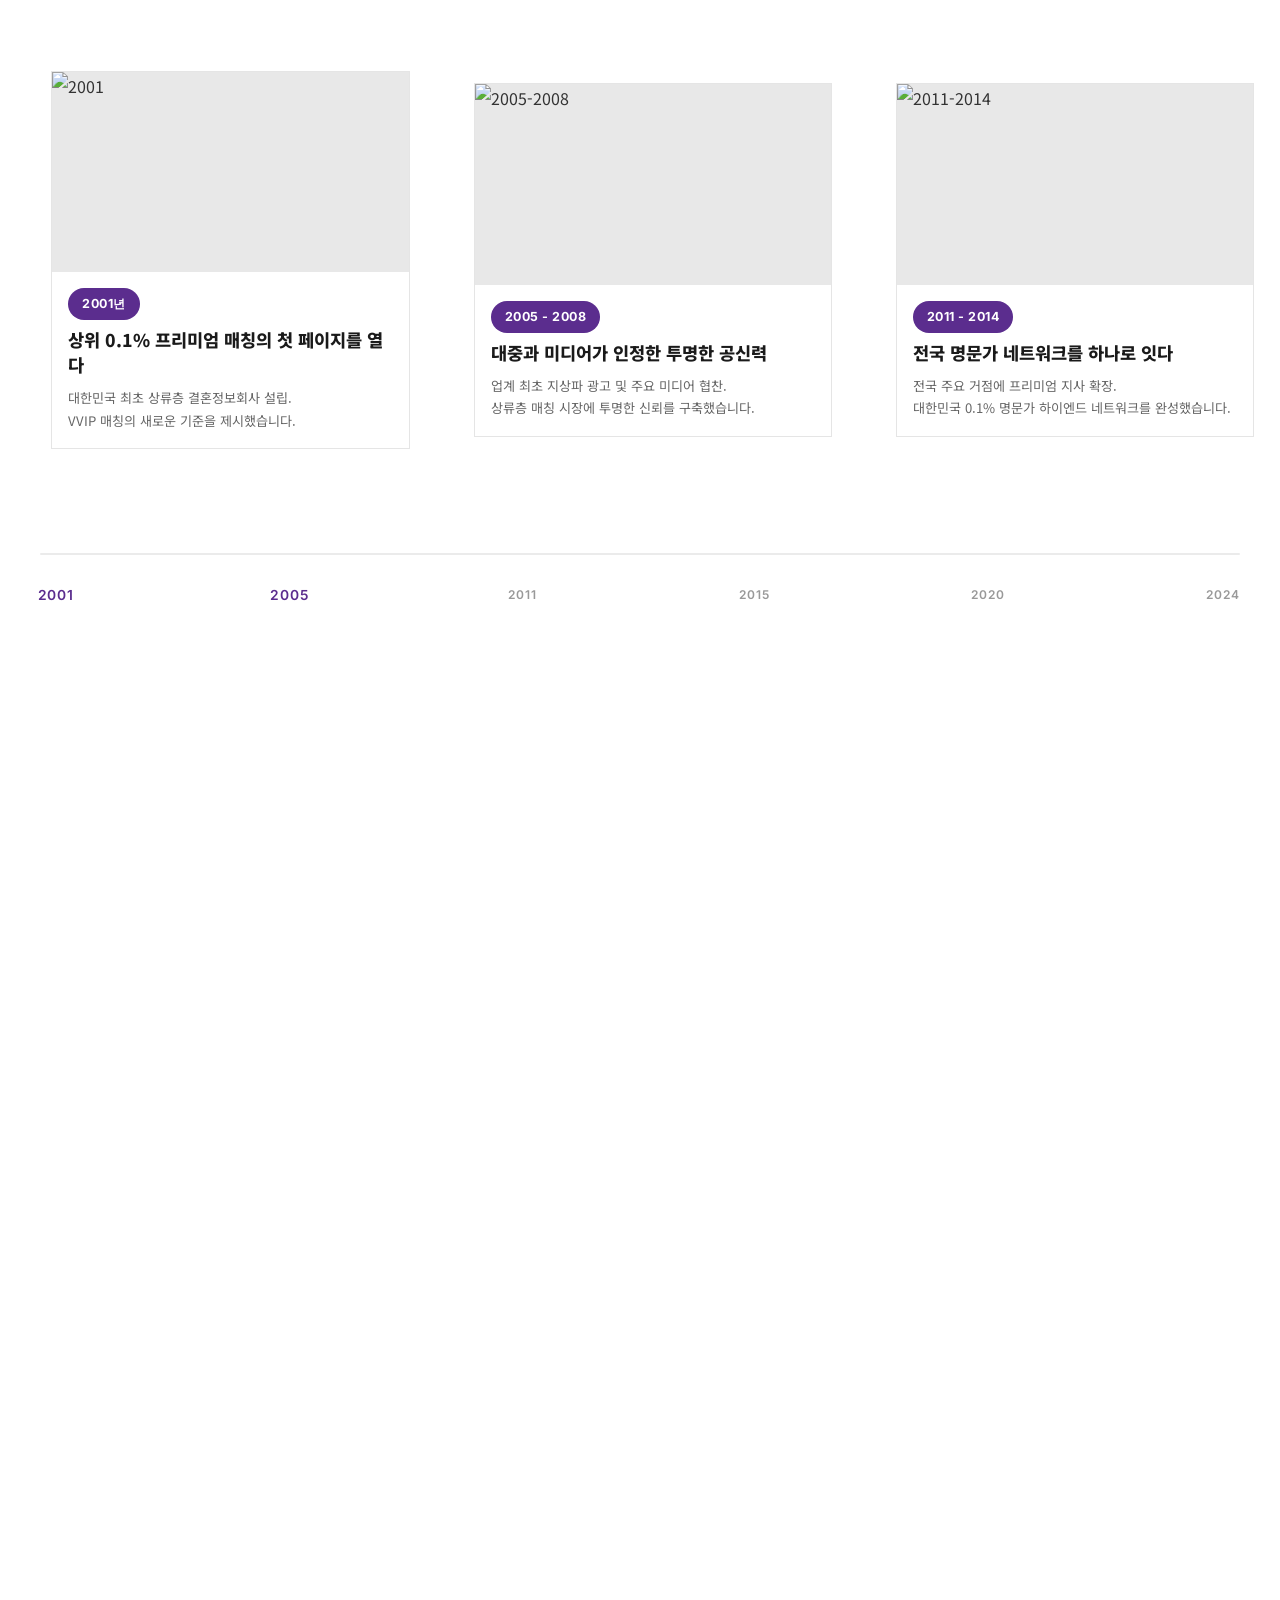
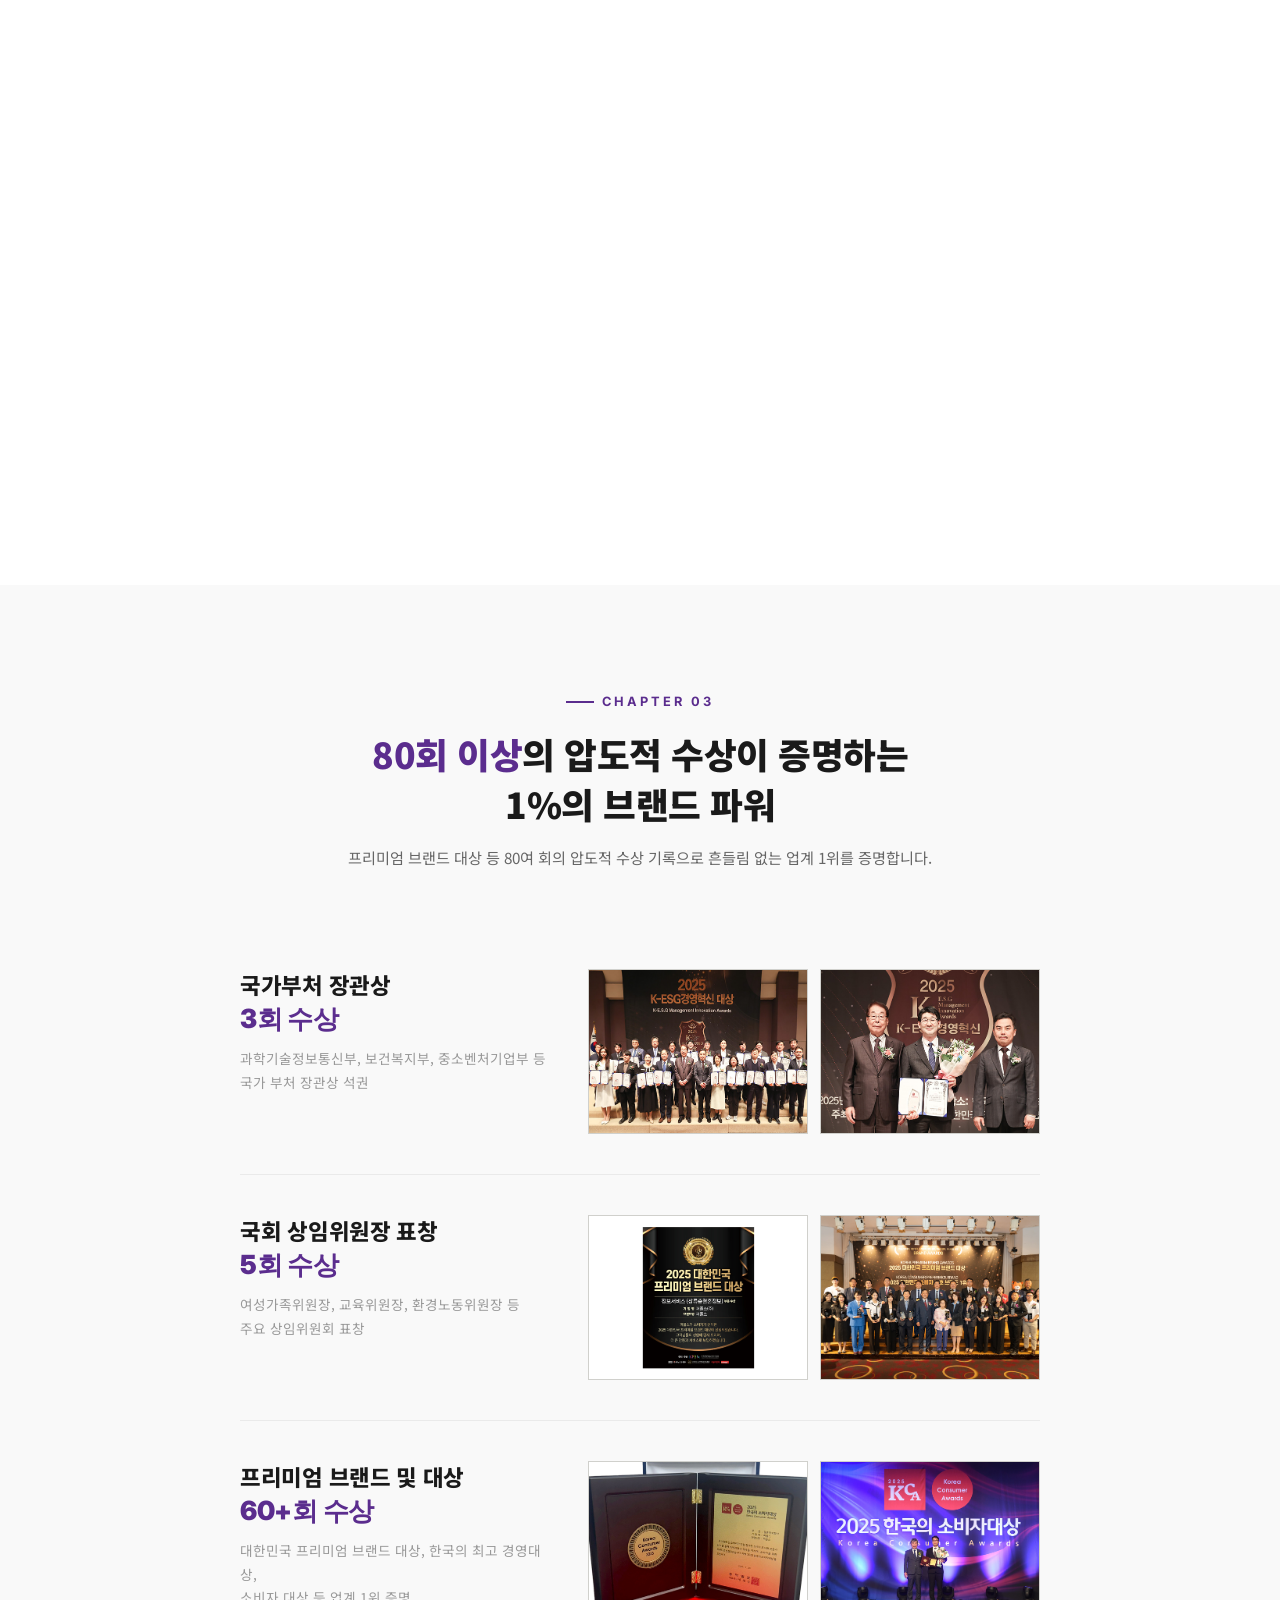
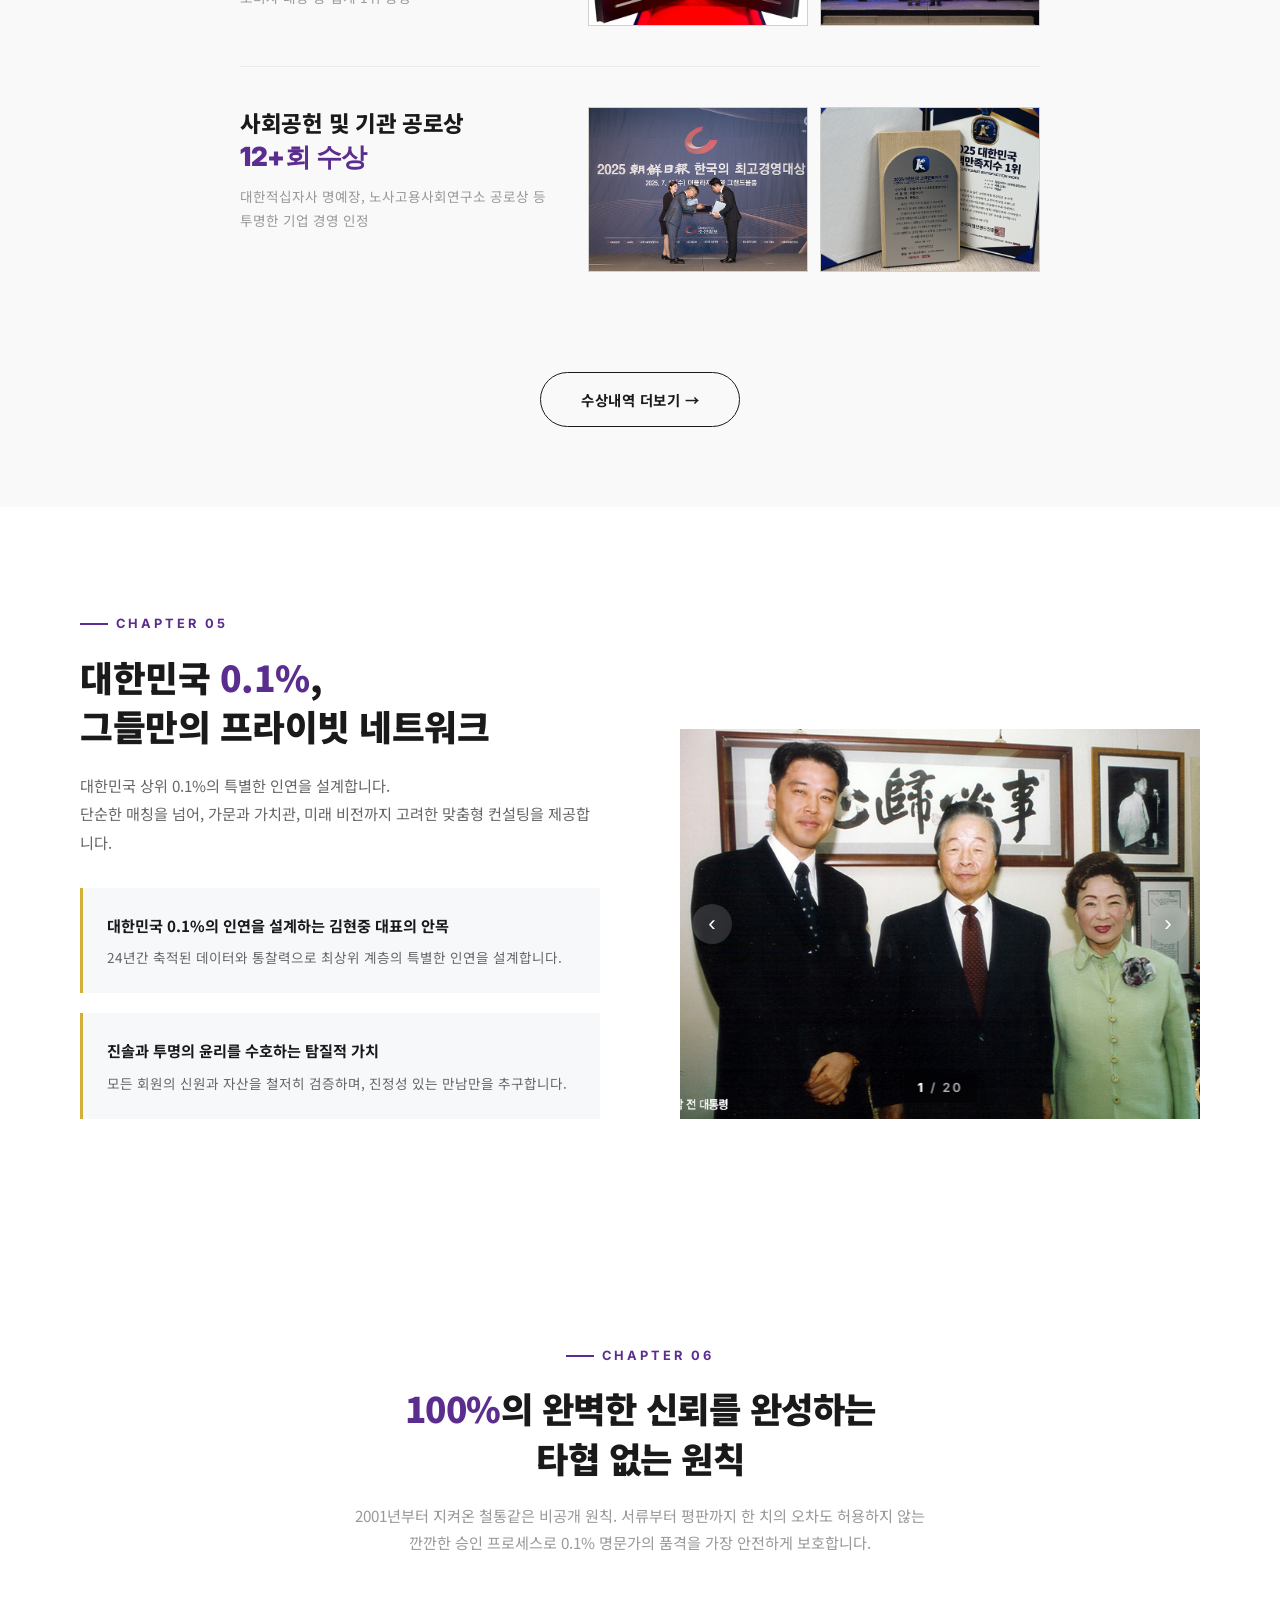
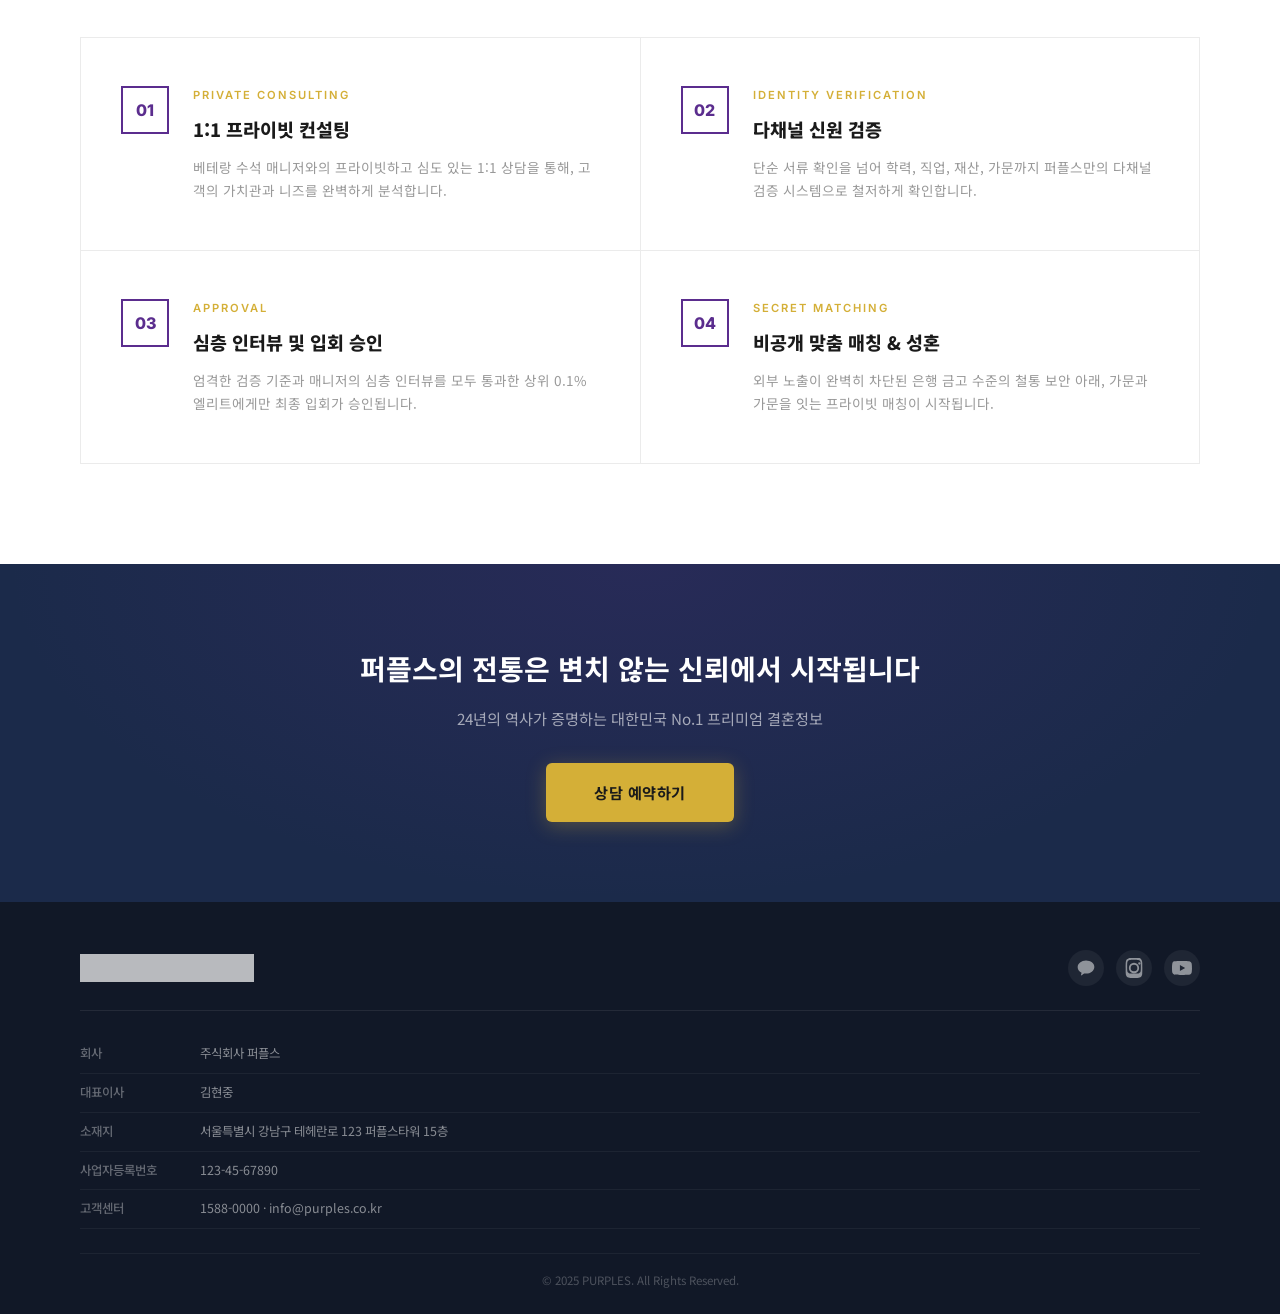
==== commit 458b2fa8: "파티 페이지 리뉴얼 및 히어로 섹션 이미지 업데이트" ====
--- a/index.html
+++ b/index.html
@@ -157,8 +157,8 @@
     <!-- ===== HERO BANNER ===== -->
     <section class="hero" id="hero">
         <div class="hero-bg">
-            <!-- Abstract gradient background with pattern -->
-            <div class="hero-pattern"></div>
+            <img src="images/hero/hero_tradition.jpg" alt="퍼플스 전통" class="hero-bg-img">
+            <div class="hero-overlay"></div>
         </div>
         <div class="hero-content">
             <h1 class="hero-title">퍼플스 전통</h1>
@@ -166,12 +166,6 @@
                 대한민국 상위 0.1%를 위한 프리미엄 매칭 서비스.<br>
                 24년간 쌓아온 신뢰와 전통으로 성혼의 새로운 기준을 만듭니다.
             </p>
-            <div class="hero-tags">
-                <span class="hero-tag">24년 전통</span>
-                <span class="hero-tag">80회 수상</span>
-                <span class="hero-tag">상위 0.1%</span>
-                <span class="hero-tag">100% 비공개</span>
-            </div>
         </div>
     </section>
 
@@ -179,15 +173,14 @@
     <section class="chapter chapter-fullwidth" id="indicators">
         <div class="container">
             <div class="ch01-header reveal-up">
-                <h2 class="ch01-title">압도적 숫자가 증명하는 1%의 헤리티지</h2>
-                <p class="ch01-subtitle">상위 0.1% 명문가가 선택한 24년의 기록, 퍼플스이기에 가능한 결과입니다</p>
+                <h2 class="ch01-title">타협하지 않는 기준이 만든 독보적인 위상</h2>
+                <p class="ch01-subtitle">상위 0.1% 명문가가 퍼플스를 선택하는 이유는 분명합니다.<br>엄격한 검증을 거친 인연만이 연결되는 이곳, 퍼플스가 하이엔드 성혼의 변하지 않는 기준을 제시합니다.</p>
             </div>
             <div class="ch01-cards reveal-up">
                 <!-- 카드 1: 역사의 증명 -->
                 <div class="ch01-card">
                     <div class="ch01-img">
-                        <img src="images/tradition/indicator-01.jpg" alt="역사의 증명" onerror="this.style.display='none'">
-                        <span class="ch01-img-label">이미지</span>
+                        <div class="img-placeholder">이미지 준비중입니다</div>
                     </div>
                     <span class="ch01-category">역사의 증명</span>
                     <div class="ch01-number">
@@ -198,8 +191,7 @@
                 <!-- 카드 2: 공신력의 증명 -->
                 <div class="ch01-card">
                     <div class="ch01-img">
-                        <img src="images/indicator-02.jpg" alt="공신력의 증명" onerror="this.style.display='none'">
-                        <span class="ch01-img-label">이미지</span>
+                        <div class="img-placeholder">이미지 준비중입니다</div>
                     </div>
                     <span class="ch01-category">공신력의 증명</span>
                     <div class="ch01-number">
@@ -210,8 +202,7 @@
                 <!-- 카드 3: 인프라의 증명 -->
                 <div class="ch01-card">
                     <div class="ch01-img">
-                        <img src="images/indicator-03.jpg" alt="인프라의 증명" onerror="this.style.display='none'">
-                        <span class="ch01-img-label">이미지</span>
+                        <div class="img-placeholder">이미지 준비중입니다</div>
                     </div>
                     <span class="ch01-category">인프라의 증명</span>
                     <div class="ch01-number">
@@ -222,8 +213,7 @@
                 <!-- 카드 4: 신뢰의 증명 -->
                 <div class="ch01-card">
                     <div class="ch01-img">
-                        <img src="images/indicator-04.jpg" alt="신뢰의 증명" onerror="this.style.display='none'">
-                        <span class="ch01-img-label">이미지</span>
+                        <div class="img-placeholder">이미지 준비중입니다</div>
                     </div>
                     <span class="ch01-category">신뢰의 증명</span>
                     <div class="ch01-number">
@@ -241,7 +231,7 @@
             <!-- 상단 타이틀 (고정) -->
             <div class="hz-header">
                 <span class="chapter-num">Chapter 02</span>
-                <h2 class="hz-title">24년, 우리가 써 내려간 기록이<br>곧 대한민국 성혼의 역사입니다</h2>
+                <h2 class="hz-title"><span style="color: var(--purple-main);">24년</span>, 우리가 써 내려간 기록이<br>곧 대한민국 성혼의 역사입니다</h2>
             </div>
 
             <!-- 하단 진행 바 -->
@@ -265,11 +255,10 @@
                 <div class="hz-panel active" data-year="2001">
                     <div class="hz-card">
                         <div class="hz-card-img">
-                            <img src="images/tradition/timeline-2001.jpg" alt="2001" onerror="this.style.display='none'">
-                            <span class="hz-card-img-label">이미지</span>
+                            <img src="images/history/history_img01.jpg" alt="2001">
                         </div>
                         <span class="hz-panel-year">2001년</span>
-                        <h3 class="hz-panel-title">상위 0.1% 혼맥의 첫 페이지를 열다</h3>
+                        <h3 class="hz-panel-title">상위 0.1% 프리미엄 매칭의 첫 페이지를 열다</h3>
                         <p class="hz-panel-desc">대한민국 최초 상류층 결혼정보회사 설립.<br>VVIP 매칭의 새로운 기준을 제시했습니다.</p>
                     </div>
                 </div>
@@ -277,8 +266,7 @@
                 <div class="hz-panel" data-year="2005">
                     <div class="hz-card">
                         <div class="hz-card-img">
-                            <img src="images/tradition/timeline-2005.jpg" alt="2005" onerror="this.style.display='none'">
-                            <span class="hz-card-img-label">이미지</span>
+                            <img src="images/history/history_img02.JPG" alt="2005-2008">
                         </div>
                         <span class="hz-panel-year">2005 - 2008</span>
                         <h3 class="hz-panel-title">대중과 미디어가 인정한 투명한 공신력</h3>
@@ -289,8 +277,7 @@
                 <div class="hz-panel" data-year="2011">
                     <div class="hz-card">
                         <div class="hz-card-img">
-                            <img src="images/tradition/timeline-2011.jpg" alt="2011" onerror="this.style.display='none'">
-                            <span class="hz-card-img-label">이미지</span>
+                            <img src="images/history/history_img03.jpg" alt="2011-2014">
                         </div>
                         <span class="hz-panel-year">2011 - 2014</span>
                         <h3 class="hz-panel-title">전국 명문가 네트워크를 하나로 잇다</h3>
@@ -301,8 +288,7 @@
                 <div class="hz-panel" data-year="2015">
                     <div class="hz-card">
                         <div class="hz-card-img">
-                            <img src="images/tradition/timeline-2015.jpg" alt="2015" onerror="this.style.display='none'">
-                            <span class="hz-card-img-label">이미지</span>
+                            <img src="images/history/history_img04.jpg" alt="2015-2018">
                         </div>
                         <span class="hz-panel-year">2015 - 2018</span>
                         <h3 class="hz-panel-title">대한민국 최상위 사교 문화의 아이콘</h3>
@@ -313,8 +299,7 @@
                 <div class="hz-panel" data-year="2020">
                     <div class="hz-card">
                         <div class="hz-card-img">
-                            <img src="images/tradition/timeline-2020.jpg" alt="2020" onerror="this.style.display='none'">
-                            <span class="hz-card-img-label">이미지</span>
+                            <img src="images/history/history_img05.jpg" alt="2020-2022">
                         </div>
                         <span class="hz-panel-year">2020 - 2022</span>
                         <h3 class="hz-panel-title">흔들림 없는 브랜드 파워 1위를 증명하다</h3>
@@ -325,11 +310,10 @@
                 <div class="hz-panel" data-year="2024">
                     <div class="hz-card">
                         <div class="hz-card-img">
-                            <img src="images/tradition/timeline-2024.jpg" alt="2024" onerror="this.style.display='none'">
-                            <span class="hz-card-img-label">이미지</span>
+                            <img src="images/history/history_img06.jpg" alt="2024-현재">
                         </div>
                         <span class="hz-panel-year">2024 - PRESENT</span>
-                        <h3 class="hz-panel-title">24년의 철학, 가문과 가문을 잇는 마스터피스</h3>
+                        <h3 class="hz-panel-title">24년의 집념, 누구도 흉내 낼 수 없는 인연의 정점</h3>
                         <p class="hz-panel-desc">24년간 지켜온 철저한 검증과 완벽한 보안.<br>압도적 데이터가 상류층 성혼의 정답임을 증명합니다.</p>
                     </div>
                 </div>
@@ -343,7 +327,7 @@
             <!-- 타이틀 -->
             <div class="awards-header reveal-up">
                 <span class="chapter-num">Chapter 03</span>
-                <h2 class="awards-main-title">80회 이상의 압도적 수상이 증명하는<br>1%의 브랜드 파워</h2>
+                <h2 class="awards-main-title"><span style="color: var(--purple-main);">80회 이상</span>의 압도적 수상이 증명하는<br>1%의 브랜드 파워</h2>
                 <p class="awards-sub-title">프리미엄 브랜드 대상 등 80여 회의 압도적 수상 기록으로 흔들림 없는 업계 1위를 증명합니다.</p>
             </div>
 
@@ -353,7 +337,7 @@
                 <div class="awards-category reveal-up">
                     <div class="awards-cat-row">
                         <div class="awards-cat-text">
-                            <h3 class="awards-cat-title">국가부처 장관상 <span class="awards-cat-count">3회</span> 수상</h3>
+                            <h3 class="awards-cat-title">국가부처 장관상<br><span class="awards-cat-count">3회 수상</span></h3>
                             <p class="awards-cat-desc">과학기술정보통신부, 보건복지부, 중소벤처기업부 등<br>국가 부처 장관상 석권</p>
                         </div>
                         <div class="awards-cat-images">
@@ -371,7 +355,7 @@
                 <div class="awards-category reveal-up">
                     <div class="awards-cat-row">
                         <div class="awards-cat-text">
-                            <h3 class="awards-cat-title">국회 상임위원장 표창 <span class="awards-cat-count">5회</span> 수상</h3>
+                            <h3 class="awards-cat-title">국회 상임위원장 표창<br><span class="awards-cat-count">5회 수상</span></h3>
                             <p class="awards-cat-desc">여성가족위원장, 교육위원장, 환경노동위원장 등<br>주요 상임위원회 표창</p>
                         </div>
                         <div class="awards-cat-images">
@@ -389,7 +373,7 @@
                 <div class="awards-category reveal-up">
                     <div class="awards-cat-row">
                         <div class="awards-cat-text">
-                            <h3 class="awards-cat-title">프리미엄 브랜드 및 대상 <span class="awards-cat-count">60+회</span> 수상</h3>
+                            <h3 class="awards-cat-title">프리미엄 브랜드 및 대상<br><span class="awards-cat-count">60+회 수상</span></h3>
                             <p class="awards-cat-desc">대한민국 프리미엄 브랜드 대상, 한국의 최고 경영대상,<br>소비자 대상 등 업계 1위 증명</p>
                         </div>
                         <div class="awards-cat-images">
@@ -407,7 +391,7 @@
                 <div class="awards-category reveal-up">
                     <div class="awards-cat-row">
                         <div class="awards-cat-text">
-                            <h3 class="awards-cat-title">사회공헌 및 기관 공로상 <span class="awards-cat-count">12+회</span> 수상</h3>
+                            <h3 class="awards-cat-title">사회공헌 및 기관 공로상<br><span class="awards-cat-count">12+회 수상</span></h3>
                             <p class="awards-cat-desc">대한적십자사 명예장, 노사고용사회연구소 공로상 등<br>투명한 기업 경영 인정</p>
                         </div>
                         <div class="awards-cat-images">
@@ -436,7 +420,7 @@
             <div class="chapter-row">
                 <div class="chapter-text reveal-left">
                     <span class="chapter-num">Chapter 05</span>
-                    <h2 class="chapter-title">대한민국 0.1%,<br>그들만의 프라이빗 네트워크</h2>
+                    <h2 class="chapter-title">대한민국 <span style="color: var(--purple-main);">0.1%</span>,<br>그들만의 프라이빗 네트워크</h2>
                     <p class="chapter-desc">
                         대한민국 상위 0.1%의 특별한 인연을 설계합니다.<br>
                         단순한 매칭을 넘어, 가문과 가치관, 미래 비전까지 고려한 맞춤형 컨설팅을 제공합니다.
@@ -532,7 +516,7 @@
         <div class="container">
             <div class="philosophy-header reveal-up">
                 <span class="chapter-num">Chapter 06</span>
-                <h2 class="philosophy-title">100%의 완벽한 신뢰를 완성하는<br>타협 없는 원칙</h2>
+                <h2 class="philosophy-title"><span style="color: var(--purple-main);">100%</span>의 완벽한 신뢰를 완성하는<br>타협 없는 원칙</h2>
                 <p class="philosophy-desc">2001년부터 지켜온 철통같은 비공개 원칙. 서류부터 평판까지 한 치의 오차도 허용하지 않는<br>깐깐한 승인 프로세스로 0.1% 명문가의 품격을 가장 안전하게 보호합니다.</p>
             </div>
             <div class="philosophy-steps">
@@ -576,7 +560,7 @@
     <section class="cta-section" id="cta">
         <div class="container">
             <div class="cta-inner reveal-up">
-                <h2>퍼플스의 전통은 사교에서 시작됩니다</h2>
+                <h2>퍼플스의 전통은 변치 않는 신뢰에서 시작됩니다</h2>
                 <p>24년의 역사가 증명하는 대한민국 No.1 프리미엄 결혼정보</p>
                 <a href="#" class="cta-btn">상담 예약하기</a>
             </div>
--- a/css/style.css
+++ b/css/style.css
@@ -335,40 +335,37 @@
     margin-top: 92px;
     overflow: hidden;
     display: flex;
-    align-items: flex-end;
+    align-items: center;
+    justify-content: center;
 }
 
 .hero-bg {
     position: absolute;
     inset: 0;
-    background: linear-gradient(135deg, #1a2744 0%, #2d1b4e 30%, #3d2768 50%, #2a3d5f 100%);
-}
-
-.hero-pattern {
+}
+
+.hero-bg-img {
+    width: 100%;
+    height: 100%;
+    object-fit: cover;
+    object-position: center;
+    display: block;
+}
+
+.hero-overlay {
     position: absolute;
     inset: 0;
-    background:
-        radial-gradient(ellipse at 30% 40%, rgba(91,45,142,0.3) 0%, transparent 60%),
-        radial-gradient(ellipse at 70% 60%, rgba(212,175,55,0.08) 0%, transparent 50%);
-}
-
-.hero-pattern::before {
-    content: '';
-    position: absolute;
-    inset: 0;
-    background-image:
-        linear-gradient(rgba(255,255,255,0.03) 1px, transparent 1px),
-        linear-gradient(90deg, rgba(255,255,255,0.03) 1px, transparent 1px);
-    background-size: 60px 60px;
+    background: rgba(0, 0, 0, 0.2);
 }
 
 .hero-content {
     position: relative;
     z-index: 2;
-    padding: 0 var(--pad) 60px;
+    padding: 0 var(--pad);
     max-width: var(--max-w);
     margin: 0 auto;
     width: 100%;
+    text-align: center;
 }
 
 .hero-title {
@@ -385,7 +382,9 @@
     color: rgba(255,255,255,0.7);
     line-height: 1.8;
     margin-bottom: 24px;
-    max-width: 500px;
+    max-width: 600px;
+    margin-left: auto;
+    margin-right: auto;
 }
 
 .hero-tags {
@@ -456,10 +455,10 @@
 }
 
 .chapter-title {
-    font-size: 1.85rem;
-    font-weight: 800;
-    color: var(--dark);
-    line-height: 1.5;
+    font-size: 2.225rem;
+    font-weight: 900;
+    color: var(--dark);
+    line-height: 1.4;
     margin-bottom: 20px;
     letter-spacing: -0.5px;
 }
@@ -510,6 +509,22 @@
 .gradient-6 { background: linear-gradient(135deg, #1a3044, #2d5a7b, #1a4060); }
 .gradient-7 { background: linear-gradient(135deg, #2d1b4e, #5B2D8E, #3d2768); }
 
+/* === IMAGE PLACEHOLDER === */
+.img-placeholder {
+    width: 100%;
+    height: 100%;
+    display: flex;
+    align-items: center;
+    justify-content: center;
+    background: #F0F0F0;
+    color: var(--text-muted);
+    font-size: 0.85rem;
+    font-weight: 500;
+    letter-spacing: 0.5px;
+    border: 1px dashed #D0D0CC;
+    box-sizing: border-box;
+}
+
 /* === CHAPTER 01 FULLWIDTH === */
 .chapter-fullwidth {
     padding: 80px 0;
@@ -531,9 +546,9 @@
 }
 
 .ch01-subtitle {
-    font-size: 1.275rem;
-    color: var(--text-muted);
-    line-height: 1.7;
+    font-size: 0.95rem;
+    color: var(--text-light);
+    line-height: 1.6;
 }
 
 .ch01-cards {
@@ -594,7 +609,7 @@
     font-family: var(--font-en);
     font-size: 53px;
     font-weight: 800;
-    color: var(--dark);
+    color: var(--purple-main);
     letter-spacing: -1px;
 }
 
@@ -602,7 +617,7 @@
     font-family: var(--font);
     font-size: 1.2rem;
     font-weight: 600;
-    color: var(--dark);
+    color: var(--purple-main);
     margin-left: 2px;
 }
 
@@ -785,21 +800,23 @@
     color: var(--text);
 }
 
-/* Panels container - 2 cards per view */
+/* Panels container */
 .hz-panels {
     display: flex;
     width: auto;
     will-change: transform;
     transition: none;
-    padding: 150px 60px 0;
-    gap: 150px;
+    padding: 150px 4vw 0;
+    gap: 5vw;
     box-sizing: border-box;
     align-items: center;
     height: 100%;
 }
 
 .hz-panel {
-    width: 350px;
+    width: 28vw;
+    min-width: 280px;
+    max-width: 525px;
     flex-shrink: 0;
     opacity: 0.3;
     transform: translateY(20px);
@@ -813,11 +830,13 @@
 
 /* Card style */
 .hz-card {
-    background: transparent;
+    background: var(--white);
     border-radius: 0;
     padding: 0;
     overflow: hidden;
-    transition: box-shadow 0.3s ease;
+    border: 1px solid var(--border);
+    box-shadow: none;
+    transition: transform 0.3s ease;
 }
 
 .hz-panel.active .hz-card {
@@ -827,7 +846,6 @@
 /* Card image placeholder */
 .hz-card-img {
     width: 100%;
-    max-width: 350px;
     aspect-ratio: 16 / 9;
     background: #E8E8E8;
     border-radius: 0;
@@ -854,14 +872,16 @@
 }
 
 .hz-panel-year {
-    display: block;
+    display: inline-block;
     font-family: var(--font-en);
-    font-size: 0.85rem;
+    font-size: 0.78rem;
     font-weight: 700;
-    color: var(--dark);
+    color: #fff;
+    background: var(--purple-main);
     letter-spacing: 0.5px;
-    margin-bottom: 6px;
-    padding: 16px 16px 0;
+    margin: 16px 16px 8px;
+    padding: 5px 14px;
+    border-radius: 100px;
 }
 
 .hz-panel-title {
@@ -991,6 +1011,7 @@
 .awards-cat-count {
     font-family: var(--font-en);
     font-weight: 900;
+    font-size: calc(1.4rem + 4px);
     color: var(--purple-main);
 }
 
@@ -2111,3 +2132,61 @@
     color: #fff;
     font-weight: 800;
 }
+
+/* === RESPONSIVE: TIMELINE === */
+@media (max-width: 1024px) {
+    .hz-panels {
+        padding: 140px 3vw 0;
+        gap: 4vw;
+    }
+    .hz-panel {
+        width: 38vw;
+    }
+    .hz-header {
+        padding: 80px 30px 16px;
+    }
+    .hz-title {
+        font-size: 1.8rem;
+    }
+}
+
+@media (max-width: 768px) {
+    .hz-panels {
+        padding: 130px 5vw 0;
+        gap: 5vw;
+    }
+    .hz-panel {
+        width: 70vw;
+        max-width: none;
+    }
+    .hz-header {
+        padding: 72px 20px 12px;
+    }
+    .hz-title {
+        font-size: 1.4rem;
+    }
+    .hz-progress {
+        left: 20px;
+        right: 20px;
+    }
+    .hz-year-nav {
+        left: 20px;
+        right: 20px;
+    }
+}
+
+@media (max-width: 480px) {
+    .hz-panels {
+        padding: 120px 4vw 0;
+        gap: 4vw;
+    }
+    .hz-panel {
+        width: 85vw;
+    }
+    .hz-title {
+        font-size: 1.2rem;
+    }
+    .hz-year-dot {
+        font-size: 0.65rem;
+    }
+}
